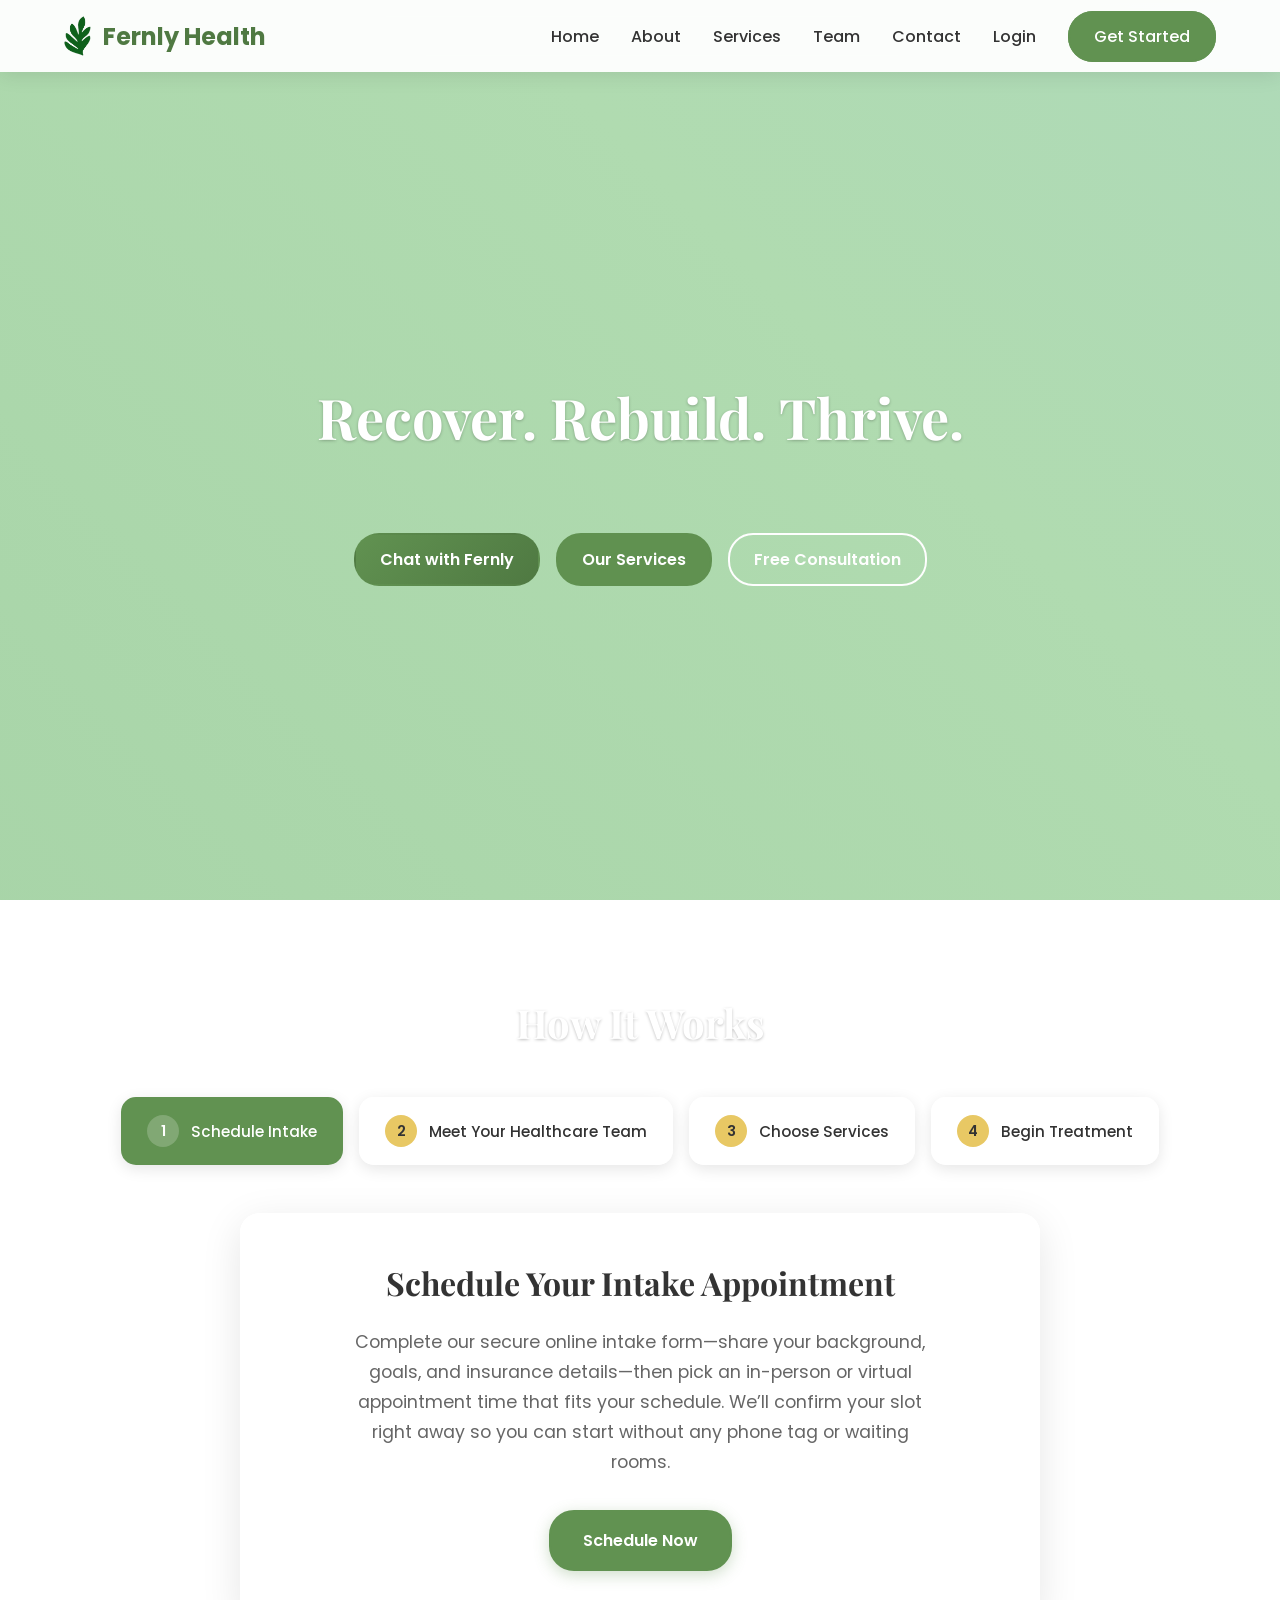
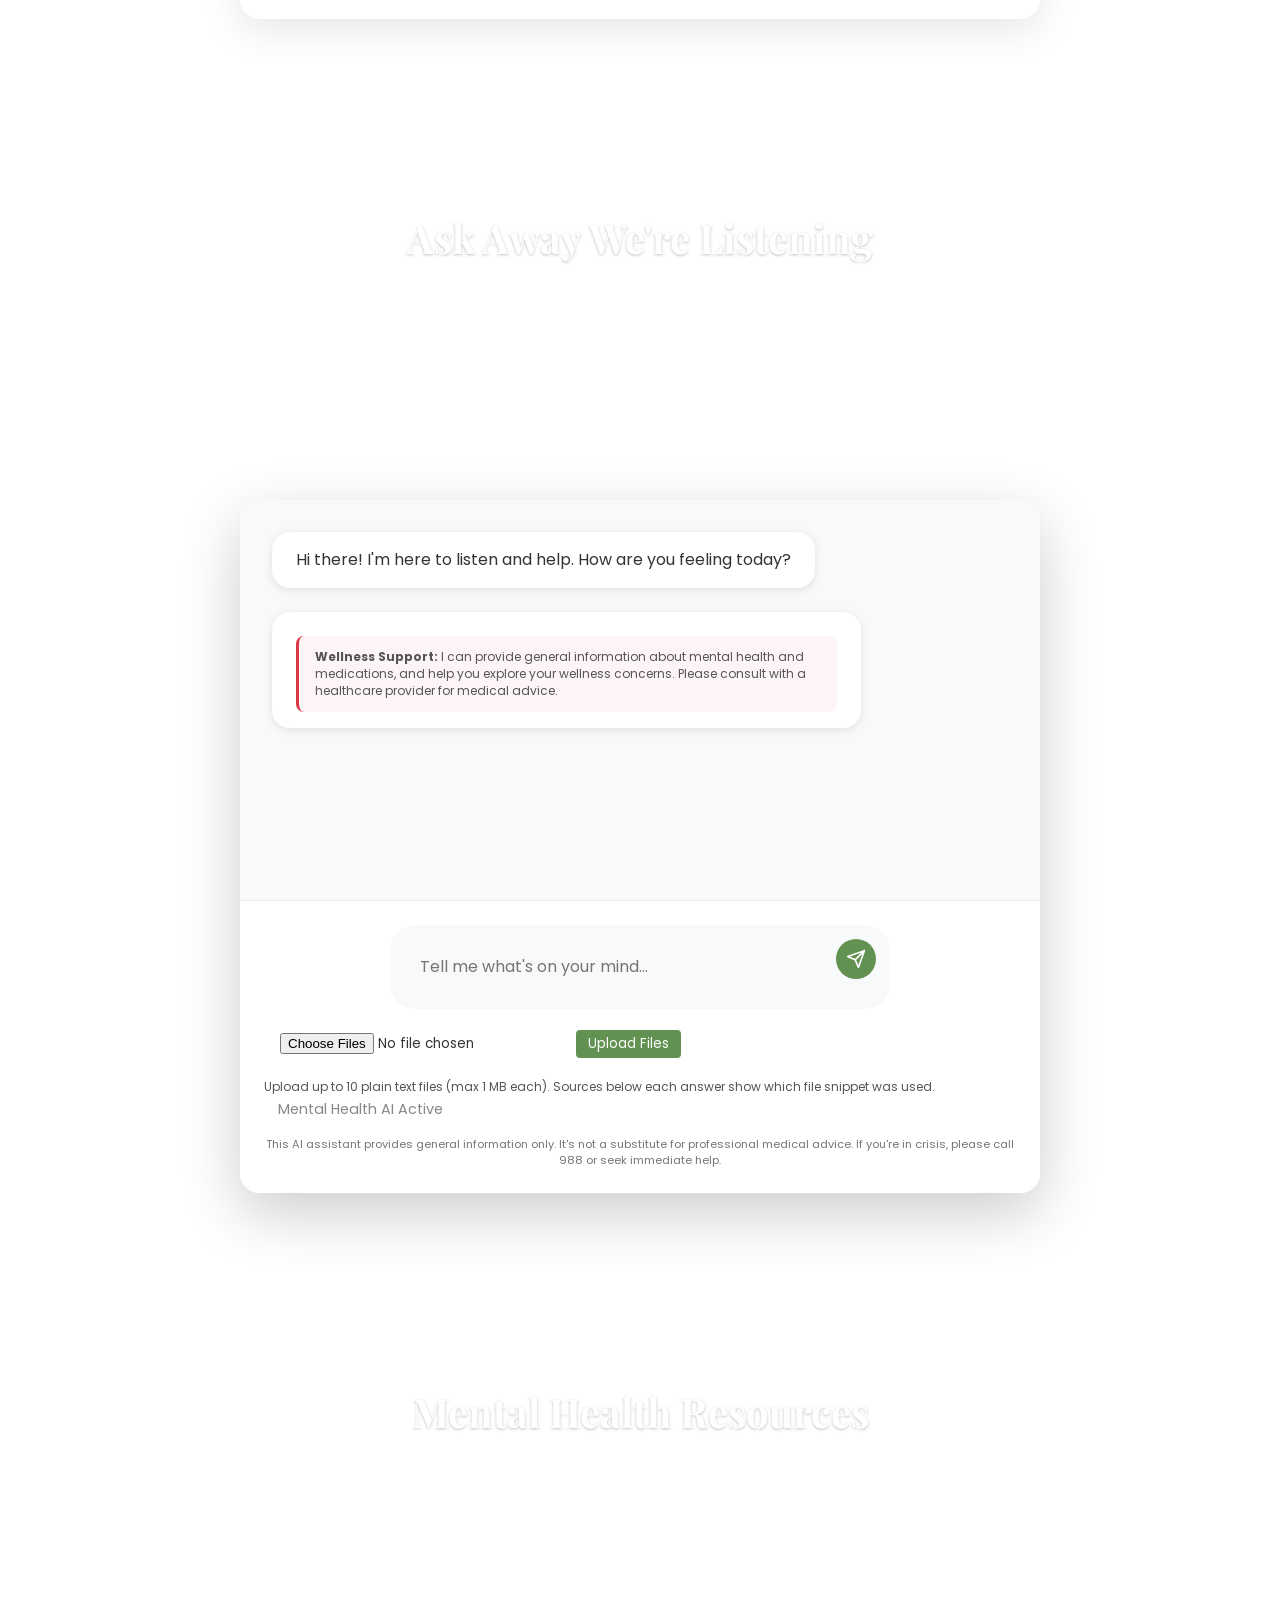
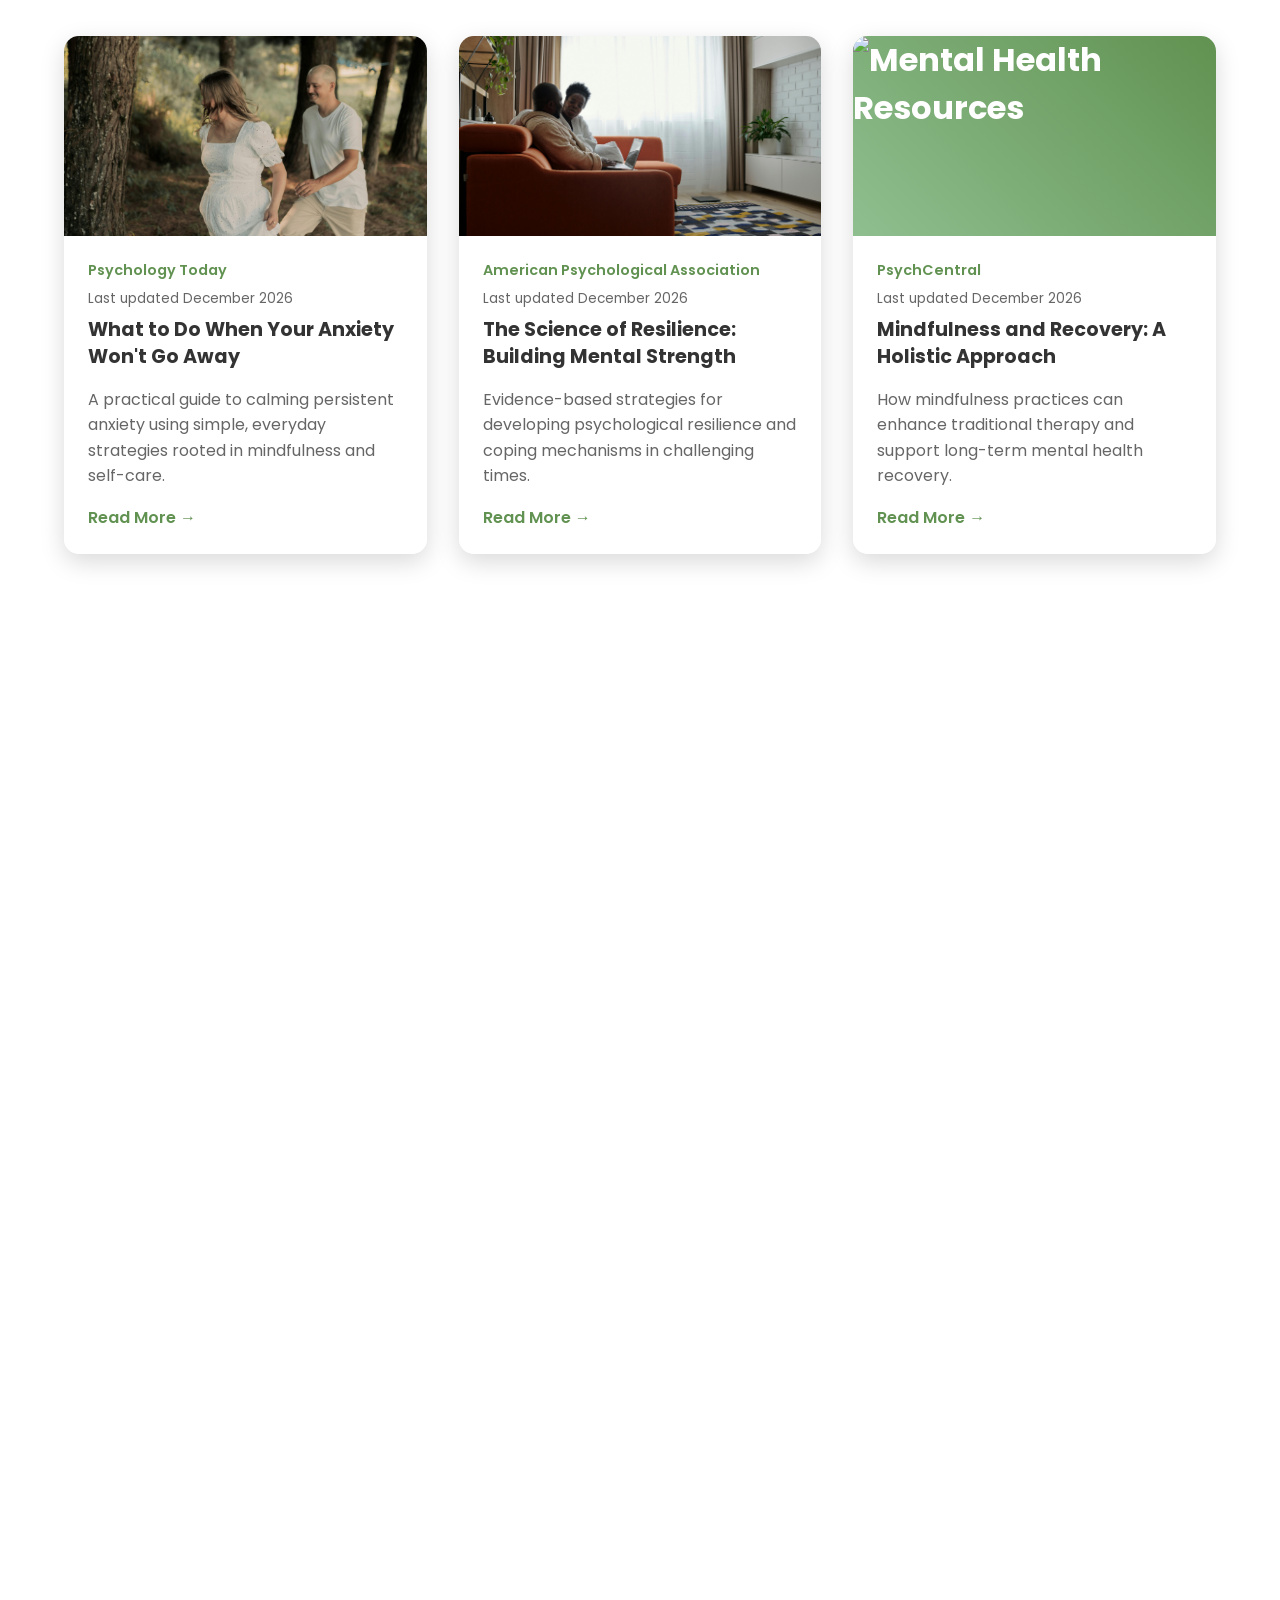
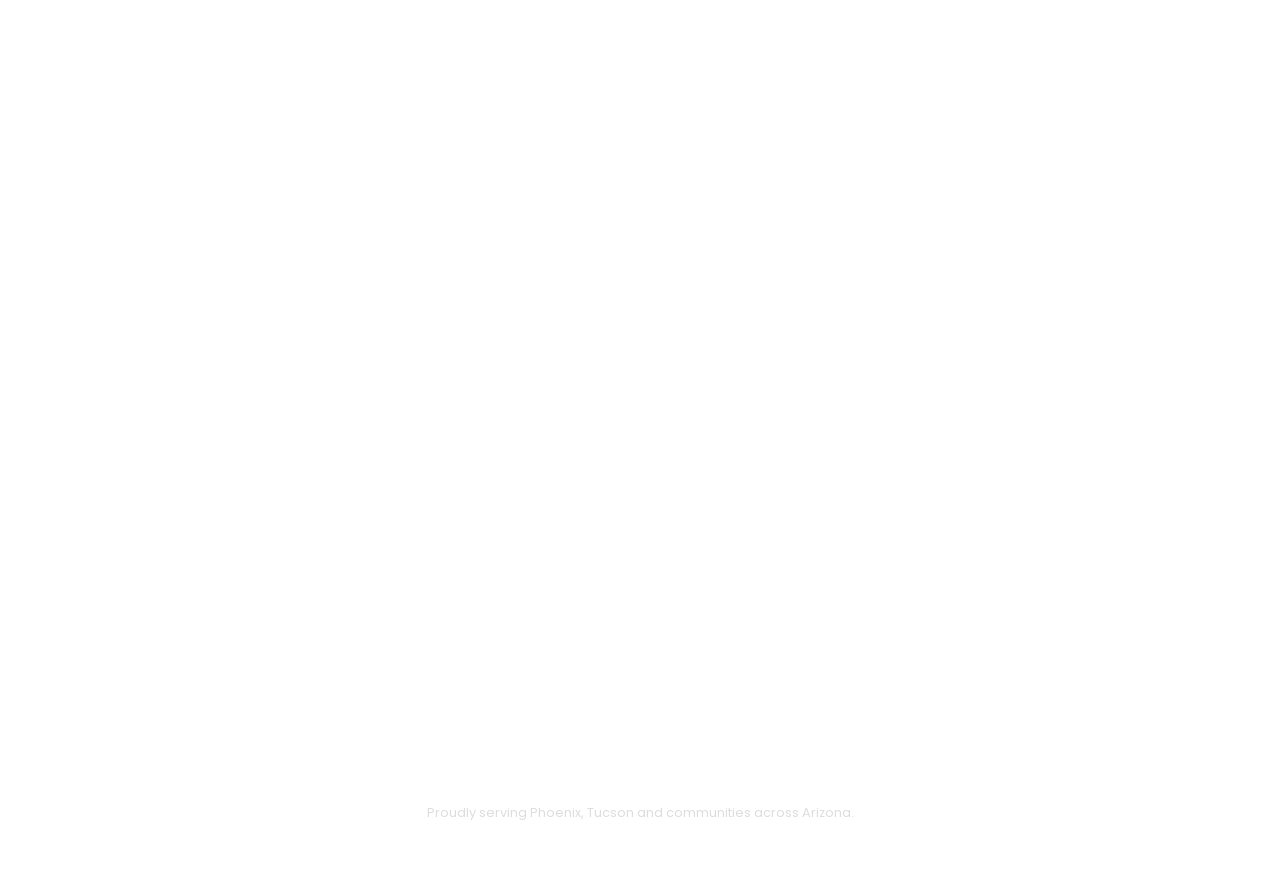
==== docs/index.html @ 695d9b99 "Uniform spacing between sections" ====
<!DOCTYPE html>
<html lang="en">
<!-- 
GitHub Pages Redeploy Fix: This comment was added to force GitHub Pages to redeploy 
and properly serve all files including ai.js. The deployment should be configured 
with GitHub Pages source set to /docs directory.
Date: December 2024
-->

<head>
  <meta charset="UTF-8">
  <meta name="viewport" content="width=device-width, initial-scale=1.0">
  <title>Fernly Health - Mental Wellness Reimagined</title>
  <link href="https://fonts.googleapis.com/css2?family=Poppins:wght@300;400;500;600;700&family=Playfair+Display:wght@400;700&display=swap" rel="stylesheet">
  <!-- AOS (Animate On Scroll) Library -->
  <link rel="stylesheet" href="https://unpkg.com/aos@2.3.1/dist/aos.css">
  <!-- SMART AI SYSTEM - BROWSER-COMPATIBLE INTELLIGENT RESPONSES -->
  <!-- Reliable pattern-based AI with comprehensive mental health knowledge -->
  <!-- No external dependencies - works perfectly with static hosting -->
  <!-- License: Custom implementation - Suitable for commercial use -->
  <!-- Benefits: Fast loading, reliable operation, contextual responses, offline capable -->
  <!-- Fallback data must load before AI chat functionality -->
  <script src="fallback-data.js" onerror="console.warn('Fallback data failed to load - AI chat may have limited functionality')"></script>
  <!-- Basic DSM-5 disorder summaries -->
  <script src="dsm5-data.js" onerror="console.warn('DSM-5 data failed to load - mental health information may be limited')"></script>
  <script src="medications-data.js" onerror="console.warn('Medications data failed to load - medication information may be limited')"></script>
  <script src="therapy-speech.js" onerror="console.warn('Therapy speech data failed to load - therapeutic responses may be limited')"></script>
  <!-- AI Chat functionality -->
  <script src="ai.js" onerror="console.warn('AI chat functionality failed to load - chat feature may not work')"></script>
  <!-- Dependencies checking script for AI data files -->
  <script>
    (function(){
      const status = document.getElementById('aiAIStatus');
      
      // Check if required dependencies are loaded
      function checkDependencies() {
        const missingDeps = [];
        if (!window.fallbackData) missingDeps.push('fallback-data.js');
        if (!window.dsm5Data) missingDeps.push('dsm5-data.js');
        if (!window.medicationsData) missingDeps.push('medications-data.js');
        if (!window.therapySpeechData) missingDeps.push('therapy-speech.js');
        
        if (missingDeps.length > 0 && status) {
          status.innerText = `Some resources failed to load: ${missingDeps.join(', ')}. AI chat may have limited functionality.`;
          status.style.color = '#ff6b35';
        }
      }
      
      // Check dependencies when page loads
      window.addEventListener('load', checkDependencies);
    })();
  </script>
  <!-- CSS STYLES WILL GO HERE -->
  <style>
    :root {
      --scroll-duration: 14s;
      --slot-width: 140px;
      --slot-height: 55px;
      --g1: #8fbf8f;
      --g2: #9ac99a;
      --g3: #a6d3a6;
      --g4: #b1dcb1;
      --g5: #add9c5;
      --g6: #e8c864;
      
      /* Stepper component colors */
      --stepper-primary: #619251;
      --stepper-primary-hover: #4F7942;
      --stepper-secondary: #8fbf8f;
      --stepper-accent: #e8c864;
      --stepper-text: #333;
      --stepper-text-light: #666;
      --stepper-background: rgba(255, 255, 255, 0.95);
      --stepper-border: rgba(255, 255, 255, 0.2);
    }
    * {
      margin: 0;
      padding: 0;
      box-sizing: border-box;
    }

    html,
    body {
      height: 100%;
      font-family: 'Poppins', sans-serif;
      color: #333;
    }

    h1,
    h2 {
      font-family: 'Playfair Display', serif;
    }

    body {
      background-color: #8fbf8f;
      background: linear-gradient(
          45deg,
          var(--g1) 0%,
          var(--g2) 15%,
          var(--g3) 30%,
          var(--g4) 45%,
          var(--g5) 60%,
          var(--g6) 100%
      );
      background-size: 600% 600%;
      animation: moodShift 12s ease-in-out infinite;
      background-attachment: fixed;
      will-change: background;
      margin: 0;
      padding: 0;
      overflow-x: hidden; /* Prevent horizontal scrolling */
      position: relative;
    }

    body::before {
      content: '';
      position: fixed;
      inset: 0;
      background-image: url("[data-uri]");
      background-size: 8px 8px;
      opacity: .02;
      pointer-events: none;
    }

    /* Ensure seamless gradient across all sections */
    section,
    footer {
      background: inherit;
      background-size: inherit;
      animation: inherit;
    }

    section {
      margin: 0;
      padding: 4rem 0;
    }



    @keyframes moodShift {
      0% {
        background-position: 0% 50%;
      }
      50% {
        background-position: 100% 50%;
      }
      100% {
        background-position: 0% 50%;
      }
    }


    a {
      text-decoration: none;
      color: inherit;
    }

    .container {
      width: 90%;
      max-width: 1200px;
      margin: 0 auto;
    }

    /* Loading Screen */
    .loading-screen {
      position: fixed;
      top: 0;
      left: 0;
      width: 100%;
      height: 100%;
      background: linear-gradient(
          45deg,
          var(--g1) 0%,
          var(--g2) 15%,
          var(--g3) 30%,
          var(--g4) 45%,
          var(--g5) 60%,
          var(--g6) 100%
      );
      background-size: 600% 600%;
      animation: moodShift 12s ease-in-out infinite;
      display: flex;
      align-items: center;
      justify-content: center;
      z-index: 9999;
      transition: opacity 1s ease, visibility 1s ease;
    }

    .loading-screen.fade-out {
      opacity: 0;
      visibility: hidden;
    }

    .loading-content {
      text-align: center;
      color: white;
    }

    .loading-text {
      font-size: 2rem;
      font-weight: 600;
      margin-bottom: 1rem;
      opacity: 0;
      animation: fadeInUp 1s ease forwards;
    }

    @keyframes fadeInUp {
      to {
        opacity: 1;
        transform: translateY(0);
      }
    }

    header {
      background: rgba(255, 255, 255, 0.95);
      backdrop-filter: blur(10px);
      box-shadow: 0 2px 20px rgba(0, 0, 0, 0.1);
      position: fixed;
      top: 0;
      left: 0;
      right: 0;
      z-index: 1000;
      transition: all 0.3s ease;
    }

    nav {
      display: flex;
      align-items: center;
      justify-content: space-between;
      padding: 1rem 0;
    }

    .logo {
      display: flex;
      align-items: center;
    }

    .logo img {
      height: 40px;
      margin-right: 0.75rem;
      opacity: 0;
      transform: translateY(-50px) rotate(-15deg);
    }

    .logo.start-animation img {
      animation: leafDrop 2s ease-out forwards;
      animation-delay: 0.5s;
    }

    @keyframes leafDrop {
      0% {
        opacity: 0;
        transform: translateY(-50px) rotate(-15deg);
      }
      30% {
        opacity: 0.3;
        transform: translateY(-30px) rotate(-10deg);
      }
      60% {
        opacity: 0.7;
        transform: translateY(-10px) rotate(-5deg);
      }
      80% {
        opacity: 0.9;
        transform: translateY(-2px) rotate(-2deg);
      }
      100% {
        opacity: 1;
        transform: translateY(0) rotate(0deg);
      }
    }

    .logo span {
      font-size: 1.5rem;
      font-weight: 700;
      color: #4F7942;
      opacity: 0;
      transform: translateY(20px);
    }

    .logo.start-animation span {
      animation: fadeInUp 0.8s ease forwards;
      animation-delay: 2.5s;
    }

    .nav-links {
      list-style: none;
      display: flex;
      gap: 2rem;
      align-items: center;
    }

    .nav-links a {
      font-weight: 500;
      transition: color 0.3s ease;
      position: relative;
    }

    .nav-links a:hover {
      color: #619251;
    }

    .nav-links a::after {
      content: '';
      position: absolute;
      width: 0;
      height: 2px;
      bottom: -5px;
      left: 0;
      background-color: #619251;
      transition: width 0.3s ease;
    }

    .nav-links a:hover::after {
      width: 100%;
    }

    /* ORIGINAL WORKING BUTTON STYLES */
    .btn-primary {
      background: #619251;
      color: #fff;
      padding: 0.75rem 1.5rem;
      border-radius: 25px;
      font-weight: 600;
      transition: all 0.3s ease;
      border: 2px solid #619251;
    }

    .btn-primary:hover {
      background: transparent;
      color: #619251;
      transform: translateY(-2px) scale(1.03);
    }

    .btn-secondary {
      background: transparent;
      color: #fff;
      padding: 0.75rem 1.5rem;
      border-radius: 25px;
      font-weight: 600;
      border: 2px solid #fff;
      transition: all 0.3s ease;
    }

    .btn-secondary:hover {
      background: #fff;
      color: #333;
      transform: translateY(-2px) scale(1.03);
    }

    /* AI Chat Button */
    .btn-ai {
      background: linear-gradient(135deg, #619251, #4F7942);
      color: #fff;
      padding: 0.75rem 1.5rem;
      border-radius: 25px;
      font-weight: 600;
      transition: all 0.3s ease;
      border: 2px solid transparent;
      position: relative;
      overflow: hidden;
    }

    .btn-ai:hover {
      transform: translateY(-2px) scale(1.03);
      box-shadow: 0 8px 25px rgba(97, 146, 81, 0.4);
    }

    .btn-ai::before {
      content: '';
      position: absolute;
      top: 0;
      left: -100%;
      width: 100%;
      height: 100%;
      background: linear-gradient(90deg, transparent, rgba(255, 255, 255, 0.2), transparent);
      transition: left 0.5s;
    }

    .btn-ai:hover::before {
      left: 100%;
    }

    .hero {
      text-align: center;
      padding: 8rem 1rem 4rem;
      color: #fff;
      min-height: 100vh;
      display: flex;
      align-items: center;
      justify-content: center;
    }

    .hero h1 {
      font-size: 3.5rem;
      margin-bottom: 1rem;
      text-shadow: 0 1px 3px rgba(0, 0, 0, 0.25);
      font-weight: 700;
    }

    .hero .tagline {
      font-size: 1.3rem;
      max-width: 700px;
      margin: 0 auto 2rem;
      text-shadow: 0 1px 3px rgba(0, 0, 0, 0.25);
      font-weight: 300;
      opacity: 0;
      transform: translateY(20px);
      transition: all 1.2s ease;
    }

    .hero .tagline.show {
      opacity: 1;
      transform: translateY(0);
    }

    .hero h1 .word {
      display: inline-block;
      opacity: 0;
      animation: smoothRise 0.9s ease-out forwards;
      animation-play-state: paused; /* Triggered via JavaScript */
    }

    .hero h1 .word:nth-child(1) { animation-delay: 0s; }
    .hero h1 .word:nth-child(2) { animation-delay: 0.9s; }
    .hero h1 .word:nth-child(3) { animation-delay: 1.8s; }

    @keyframes smoothRise {
      0% {
        opacity: 0;
        transform: translateY(30px) scale(0.96);
        filter: blur(3px);
      }
      60% {
        opacity: 1;
        transform: translateY(-4px) scale(1.02);
        filter: blur(0px);
      }
      100% {
        opacity: 1;
        transform: translateY(0) scale(1);
      }
    }

    .hero-buttons {
      display: flex;
      gap: 1rem;
      justify-content: center;
      flex-wrap: wrap;
    }

    /* AI Chat Section Styles */
    #ai-chat {
      padding: 6rem 0; /* Reduced from 8rem to 6rem */
      background: transparent;
    }

    .chat-intro {
      text-align: center;
      color: #fff;
      font-size: 1.1rem;
      margin-bottom: 3rem;
      max-width: 600px;
      margin-left: auto;
      margin-right: auto;
      line-height: 1.6;
    }

    .chat-interface {
      max-width: 800px;
      margin: 0 auto;
      background: rgba(255, 255, 255, 0.95);
      border-radius: 20px;
      box-shadow: 0 20px 60px rgba(0, 0, 0, 0.2);
      overflow: hidden;
    }

    /* AI Status Indicator */
    .ai-status-indicator {
      background: linear-gradient(135deg, #667eea 0%, #764ba2 100%);
      color: white;
      padding: 8px 16px;
      font-size: 0.9em;
      border-bottom: 1px solid rgba(255, 255, 255, 0.1);
    }

    .ai-status-indicator.loading {
      background: linear-gradient(135deg, #ffa726 0%, #ff7043 100%);
    }

    .ai-status-indicator.ai-active {
      background: linear-gradient(135deg, #66bb6a 0%, #43a047 100%);
    }

    .ai-status-indicator.fallback-active {
      background: linear-gradient(135deg, #42a5f5 0%, #1e88e5 100%);
    }

    .ai-status-indicator.error {
      background: linear-gradient(135deg, #ef5350 0%, #d32f2f 100%);
    }

    .status-content {
      display: flex;
      align-items: center;
      justify-content: center;
      gap: 8px;
    }

    .status-icon {
      font-size: 1.1em;
    }

    .status-text {
      font-weight: 500;
    }

    .chat-messages {
      height: 400px;
      overflow-y: auto;
      padding: 2rem;
      display: flex;
      flex-direction: column;
      gap: 1.5rem;
      background: #f8f9fa;
    }

    .message {
      display: flex;
      align-items: flex-start;
      gap: 1rem;
    }

    .message.user {
      flex-direction: row-reverse;
    }

    .message-content {
      display: flex;
      align-items: flex-start;
      gap: 0.75rem;
      max-width: 80%;
    }

    .message.user .message-content {
      flex-direction: row-reverse;
    }


    .message-text {
      background: white;
      padding: 1rem 1.5rem;
      border-radius: 18px;
      box-shadow: 0 2px 8px rgba(0, 0, 0, 0.1);
      line-height: 1.5;
      color: #333;
    }

    .message.user .message-text {
      background: #619251;
      color: white;
    }

    /* Error notification styling */
    .message.error-notification .message-text {
      background: #fff3cd;
      border: 1px solid #ffeaa7;
      color: #856404;
    }


    /* Fallback mode styling - subtle indicator */
    .message.fallback-response .message-text {
      background: #f8f9ff;
      border-left: 3px solid #42a5f5;
    }

    .message.fallback-response .message-text::after {
      content: "🛡️";
      float: right;
      opacity: 0.3;
      font-size: 0.8em;
      margin-left: 10px;
    }

    .chat-input-area {
      padding: 1.5rem;
      background: white;
      border-top: 1px solid #eee;
    }

    .input-container {
      display: flex;
      align-items: flex-end;
      gap: 0.75rem;
      background: #f8f9fa;
      border-radius: 25px;
      padding: 0.75rem;
      border: 2px solid transparent;
      transition: border-color 0.3s ease;
    }

    .input-container:focus-within {
      border-color: #619251;
    }

    .chat-input {
      flex: 1;
      border: none;
      background: transparent;
      resize: none;
      font-family: inherit;
      font-size: 1rem;
      line-height: 1.5;
      max-height: 120px;
      min-height: 24px;
      outline: none;
    }

    .chat-send {
      background: #619251;
      color: white;
      border: none;
      border-radius: 50%;
      width: 40px;
      height: 40px;
      cursor: pointer;
      transition: all 0.3s ease;
      display: flex;
      align-items: center;
      justify-content: center;
      flex-shrink: 0;
    }

    .chat-send:hover {
      background: #4F7942;
      transform: scale(1.05);
    }

    .chat-send:disabled {
      background: #ccc;
      cursor: not-allowed;
      transform: none;
    }

    .disclaimer {
      font-size: 0.7rem; /* smaller for less visual weight */
      color: #777;       /* softer gray tone */
      text-align: center;
      margin-top: 1rem;
      line-height: 1.4;
    }

    .upload-help {
      font-size: 0.75rem;
      color: #555;
      margin-top: 0.5rem;
    }

    #aiFileInput {
      margin-top: 0.5rem;
    }

    #aiUploadBtn {
      background: #619251;
      color: white;
      border: none;
      padding: 0.25rem 0.75rem;
      border-radius: 4px;
      cursor: pointer;
      margin-left: 0.25rem;
    }

    #aiUploadBtn:hover {
      background: #4F7942;
    }

    /* Medical Disclaimer - NEW */
    .medical-disclaimer {
      background: rgba(219, 54, 69, 0.05); /* lighter background */
      border-left: 3px solid #db3645;
      padding: 0.8rem 1rem;
      margin-top: 0.5rem;
      border-radius: 8px;
      font-size: 0.75rem;  /* slightly smaller */
      line-height: 1.4;
      color: #555;        /* grey tone */
    }

    /* Medication Info Style - NEW */
    .medication-info {
      background: rgba(97, 146, 81, 0.1);
      border: 1px solid #619251;
      border-radius: 8px;
      padding: 12px;
      margin: 10px 0;
    }

    .medication-info h4 {
      color: #4F7942;
      margin-bottom: 8px;
    }

    .medication-info ul {
      margin: 8px 0;
      padding-left: 20px;
    }

    .medication-info .med-disclaimer {
      font-style: italic;
      font-size: 0.9em;
      margin-top: 8px;
      color: #666;
    }

    .medication-info .verify-link {
      display: inline-block;
      margin-top: 8px;
      color: #4F7942;
      font-weight: 600;
    }

    /* Wellness Assessment Style - NEW */
    .wellness-assessment {
      background: rgba(255, 255, 255, 0.8);
      border-radius: 12px;
      padding: 15px;
      margin-top: 15px;
    }

    .wellness-assessment h4 {
      color: #4F7942;
      margin-bottom: 10px;
    }

    .wellness-assessment .assessment-areas {
      margin: 10px 0;
    }

    .wellness-assessment .area-item {
      background: #f0f8f1;
      border-left: 3px solid #619251;
      padding: 8px 12px;
      margin-bottom: 8px;
      border-radius: 4px;
    }

    .wellness-assessment .assessment-note {
      font-style: italic;
      margin-top: 12px;
      font-size: 0.9em;
      color: #666;
    }

    .wellness-assessment .assessment-action {
      margin-top: 12px;
      font-weight: 600;
      color: #4F7942;
    }

    /* Typing indicator for the new chat interface */
    .typing-indicator {
      display: flex;
      gap: 4px;
      padding: 1rem 1.5rem;
      background: white;
      border-radius: 18px;
      box-shadow: 0 2px 8px rgba(0, 0, 0, 0.1);
      width: fit-content;
    }

    .typing-indicator span {
      width: 8px;
      height: 8px;
      border-radius: 50%;
      background-color: #619251;
      animation: typing 1.4s infinite ease-in-out;
    }

    .typing-indicator span:nth-child(1) { animation-delay: -0.32s; }
    .typing-indicator span:nth-child(2) { animation-delay: -0.16s; }

    @keyframes typing {
      0%, 80%, 100% {
        transform: scale(0.8);
        opacity: 0.5;
      }
      40% {
        transform: scale(1);
        opacity: 1;
      }
    }

    /* Resource Card - NEW */
    .resource-card {
      background: #f8f9fa;
      border: 1px solid #e0e0e0;
      border-radius: 12px;
      padding: 1rem;
      margin: 0.5rem 0;
      transition: box-shadow 0.3s ease, transform 0.3s ease;
    }

    .resource-card:hover {
      box-shadow: 0 12px 25px rgba(0, 0, 0, 0.2);
      transform: translateY(-8px) scale(1.03);
    }
    
    .resource-card h4 {
      color: #4F7942;
      margin-bottom: 0.5rem;
    }
    
    .resource-links {
      display: flex;
      gap: 0.5rem;
      flex-wrap: wrap;
    }
    
    .resource-link {
      background: #e7f1e8;
      color: #4F7942;
      padding: 0.3rem 0.6rem;
      border-radius: 15px;
      font-size: 0.8rem;
      transition: all 0.2s ease;
    }
    
    .resource-link:hover {
      background: #4F7942;
      color: white;
    }

    /* How It Works Stepper Component */
    #how-it-works {
      padding: 6rem 0;
      background: transparent;
    }

    .stepper-nav {
      display: flex;
      justify-content: center;
      gap: 1rem;
      margin-bottom: 3rem;
      flex-wrap: wrap;
    }

    .stepper-nav__item {
      background: var(--stepper-background);
      border: 2px solid var(--stepper-border);
      border-radius: 15px;
      padding: 1rem 1.5rem;
      cursor: pointer;
      transition: all 0.3s ease;
      display: flex;
      align-items: center;
      gap: 0.75rem;
      color: var(--stepper-text);
      font-family: 'Poppins', sans-serif;
      font-weight: 500;
      text-decoration: none;
      box-shadow: 0 4px 15px rgba(0, 0, 0, 0.1);
      position: relative;
      overflow: hidden;
    }

    .stepper-nav__item:hover {
      transform: translateY(-2px);
      box-shadow: 0 6px 20px rgba(0, 0, 0, 0.15);
      background: rgba(255, 255, 255, 1);
    }

    .stepper-nav__item--active {
      background: var(--stepper-primary);
      color: white;
      border-color: var(--stepper-primary);
    }

    .stepper-nav__item--active:hover {
      background: var(--stepper-primary-hover);
      border-color: var(--stepper-primary-hover);
    }

    .stepper-nav__number {
      background: var(--stepper-accent);
      color: var(--stepper-text);
      width: 32px;
      height: 32px;
      border-radius: 50%;
      display: flex;
      align-items: center;
      justify-content: center;
      font-weight: 600;
      font-size: 0.9rem;
      flex-shrink: 0;
    }

    .stepper-nav__item--active .stepper-nav__number {
      background: rgba(255, 255, 255, 0.2);
      color: white;
    }

    .stepper-nav__label {
      font-size: 0.95rem;
      white-space: nowrap;
    }

    .stepper-content {
      max-width: 800px;
      margin: 0 auto;
      position: relative;
      min-height: 250px;
    }

    .stepper-content__panel {
      background: var(--stepper-background);
      border-radius: 20px;
      padding: 3rem;
      box-shadow: 0 10px 40px rgba(0, 0, 0, 0.1);
      text-align: center;
      opacity: 0;
      transform: translateY(20px);
      transition: all 0.4s ease;
      position: absolute;
      top: 0;
      left: 0;
      right: 0;
      visibility: hidden;
    }

    .stepper-content__panel--active {
      opacity: 1;
      transform: translateY(0);
      visibility: visible;
      position: relative;
    }

    .stepper-content__title {
      font-family: 'Playfair Display', serif;
      font-size: 2rem;
      color: var(--stepper-text);
      margin-bottom: 1.5rem;
      font-weight: 700;
    }

    .stepper-content__text {
      font-size: 1.1rem;
      line-height: 1.7;
      color: var(--stepper-text-light);
      margin-bottom: 2rem;
      max-width: 600px;
      margin-left: auto;
      margin-right: auto;
    }

    .stepper-content__cta {
      display: inline-block;
      background: var(--stepper-primary);
      color: white;
      padding: 1rem 2rem;
      border-radius: 25px;
      text-decoration: none;
      font-weight: 600;
      transition: all 0.3s ease;
      box-shadow: 0 4px 15px rgba(97, 146, 81, 0.3);
    }

    .stepper-content__cta:hover {
      background: var(--stepper-primary-hover);
      transform: translateY(-2px);
      box-shadow: 0 6px 20px rgba(97, 146, 81, 0.4);
    }

    /* Mobile responsive design */
    @media (max-width: 768px) {
      .stepper-nav {
        flex-direction: column;
        align-items: center;
        gap: 0.75rem;
      }

      .stepper-nav__item {
        width: 100%;
        max-width: 320px;
        justify-content: center;
      }

      .stepper-content__panel {
        padding: 2rem 1.5rem;
      }

      .stepper-content__title {
        font-size: 1.5rem;
      }

      .stepper-content__text {
        font-size: 1rem;
      }
    }

    @media (max-width: 480px) {
      .stepper-nav__label {
        font-size: 0.9rem;
      }

      .stepper-nav__item {
        padding: 0.75rem 1rem;
      }

      .stepper-content__panel {
        padding: 1.5rem 1rem;
      }
    }

    /* Chat Bubble Component */
    .chat-bubble {
      position: fixed;
      bottom: 20px;
      left: 20px;
      max-width: 280px;
      background: var(--stepper-background);
      border-radius: 20px;
      box-shadow: 0 8px 32px rgba(0, 0, 0, 0.15);
      padding: 1.5rem;
      transform: translateY(100px);
      opacity: 0;
      visibility: hidden;
      transition: all 0.4s ease;
      z-index: 1000;
      border: 1px solid rgba(255, 255, 255, 0.3);
    }

    .chat-bubble--visible {
      transform: translateY(0);
      opacity: 1;
      visibility: visible;
    }

    .chat-bubble__content {
      margin-bottom: 1rem;
    }

    .chat-bubble__text {
      font-size: 1rem;
      color: var(--stepper-text);
      font-weight: 500;
      margin-bottom: 1rem;
      line-height: 1.4;
    }

    .chat-bubble__actions {
      display: flex;
      flex-direction: column;
      gap: 0.5rem;
    }

    .chat-bubble__link {
      background: var(--stepper-primary);
      color: white;
      padding: 0.75rem 1rem;
      border-radius: 10px;
      text-decoration: none;
      font-weight: 500;
      font-size: 0.9rem;
      text-align: center;
      transition: all 0.3s ease;
    }

    .chat-bubble__link:hover {
      background: var(--stepper-primary-hover);
      transform: translateY(-1px);
    }

    .chat-bubble__close {
      position: absolute;
      top: 8px;
      right: 12px;
      background: none;
      border: none;
      font-size: 1.5rem;
      color: var(--stepper-text-light);
      cursor: pointer;
      width: 24px;
      height: 24px;
      border-radius: 50%;
      display: flex;
      align-items: center;
      justify-content: center;
      transition: all 0.3s ease;
    }

    .chat-bubble__close:hover {
      background: rgba(0, 0, 0, 0.1);
      color: var(--stepper-text);
    }

    /* Mobile adjustments for chat bubble */
    @media (max-width: 768px) {
      .chat-bubble {
        bottom: 15px;
        left: 15px;
        right: 15px;
        max-width: none;
        width: calc(100% - 30px);
      }
    }

    /* Blank section between hero and resources */
    .blank-section {
      display: none;
    }

    #blog {
      padding: 6rem 0;
      background: transparent;
    }

    .section-title {
      text-align: center;
      color: #fff;
      font-size: 2.5rem;
      margin-bottom: 3rem;
      text-shadow: 0 1px 3px rgba(0, 0, 0, 0.25);
    }


    .blog-grid {
      display: grid;
      grid-template-columns: repeat(auto-fit, minmax(350px, 1fr));
      gap: 2rem;
      margin-top: 3rem;
    }

    .resource-description {
      color: #fff;
      text-align: center;
      margin: 1rem auto 2rem;
      max-width: 800px;
      line-height: 1.6;
    }

    .blog-date {
      color: #666;
      font-size: 0.85rem;
      margin-bottom: 0.5rem;
    }

    /* ORIGINAL WORKING BLOG CARD STYLES */
    .blog-card {
      background: rgba(255, 255, 255, 0.95);
      border-radius: 15px;
      overflow: hidden;
      box-shadow: 0 8px 25px rgba(0, 0, 0, 0.15);
      transition: all 0.3s ease;
    }

    .blog-card:hover {
      transform: translateY(-14px) scale(1.08);
      box-shadow: 0 30px 70px rgba(0, 0, 0, 0.35);
      background: #fff;
    }

    .blog-image {
      height: 200px;
      background: linear-gradient(45deg, #8fbf8f, #619251);
      display: flex;
      align-items: center;
      justify-content: center;
      color: white;
      font-size: 2rem;
      font-weight: 700;
      overflow: hidden;
      position: relative;
    }

    .blog-image img {
      width: 100%;
      height: 100%;
      object-fit: cover;
      object-position: center;
    }



    .blog-content {
      padding: 1.5rem;
    }

    .blog-source {
      color: #619251;
      font-size: 0.9rem;
      font-weight: 600;
      margin-bottom: 0.5rem;
    }

    .blog-title {
      color: #333;
      font-size: 1.2rem;
      margin-bottom: 1rem;
      line-height: 1.4;
    }

    .blog-excerpt {
      color: #666;
      line-height: 1.6;
      margin-bottom: 1rem;
    }

    .read-more {
      color: #619251;
      font-weight: 600;
      transition: color 0.3s ease;
    }

    .read-more:hover {
      color: #4F7942;
    }

    section#about,
    section#contact {
      background: transparent;
      padding: 6rem 1rem;
      color: #fff;
      text-align: center;
    }

    section#about {
      margin-bottom: 0;
    }

    section#contact {
      padding-bottom: 6rem;
    }



    #about p {
      max-width: 800px;
      margin: 0 auto;
      color: #fff;
      line-height: 1.8;
      font-size: 1.1rem;
    }

    .contact-cta {
      font-size: 1.2rem;
      margin-bottom: 2rem;
      font-weight: 300;
    }

    form {
      max-width: 500px;
      margin: 0 auto;
      display: flex;
      flex-direction: column;
      gap: 1rem;
    }

    input,
    textarea {
      padding: 1rem;
      border: none;
      border-radius: 8px;
      background: rgba(255, 255, 255, 0.95);
      font-family: inherit;
      transition: all 0.3s ease;
    }

    input:focus,
    textarea:focus {
      outline: none;
      box-shadow: 0 0 0 3px rgba(97, 146, 81, 0.3);
    }

    button {
      align-self: flex-start;
      font-family: inherit;
      cursor: pointer;
    }

    footer {
      text-align: center;
      font-size: 0.9rem;
      color: #fff;
      padding: 2rem 1rem;
      background: transparent;
    }

    .footer-flex {
      display: flex;
      flex-direction: column;
      gap: 0.5rem;
      align-items: center;
    }

    .footer-links a {
      color: #fff;
      margin: 0 0.25rem;
    }

    .footer-blurb {
      font-size: 0.8rem;
      color: #ddd;
      margin: 0;
    }

    .back-to-top {
      position: fixed;
      bottom: 2rem;
      right: 2rem;
      background: #619251;
      color: #fff;
      border: none;
      border-radius: 50%;
      width: 50px;
      height: 50px;
      font-size: 1.5rem;
      cursor: pointer;
      transition: all 0.3s ease;
      opacity: 0;
      visibility: hidden;
      z-index: 1000;
    }

    .back-to-top.visible {
      opacity: 1;
      visibility: visible;
    }

    .back-to-top:hover {
      background: #4F7942;
      transform: translateY(-3px);
    }

    /* Cursor Trail Effect */
    .cursor-trail {
      position: fixed;
      width: 6px;
      height: 6px;
      background: rgba(97, 146, 81, 0.8);
      border-radius: 50%;
      pointer-events: none;
      z-index: 9999;
      transition: all 0.1s ease;
    }

    html {
      scroll-behavior: smooth;
    }


    @media (max-width: 768px) {
      .nav-links {
        display: none;
      }

      .hero h1 {
        font-size: 2.5rem;
      }

      .hero .tagline {
        font-size: 1.1rem;
      }

      .hero-buttons {
        flex-direction: column;
        align-items: center;
      }

      .blog-grid {
        grid-template-columns: 1fr;
      }


      .container {
        padding: 0 1rem;
      }

      /* Mobile responsiveness for chat */
      .chat-interface {
        margin: 0 1rem;
      }
      
      .chat-messages {
        height: 300px;
        padding: 1rem;
      }
      
      .message-content {
        max-width: 90%;
      }


  .message-text {
    padding: 0.75rem 1rem;
  }
}
@media (min-width: 769px) {
}
  </style>
</head>

  <div class="loading-screen" id="loadingScreen">
    <div class="loading-content">
      <div class="loading-text">Welcome to Fernly Health</div>
    </div>
  </div>


  <header>
    <div class="container">
      <nav>
        <div class="logo">
          <img src="images/Fernly-logo.png" alt="Fernly Health Logo">
          <span>Fernly Health</span>
        </div>
        <ul class="nav-links">
          <li><a href="#home">Home</a></li>
          <li><a href="#about">About</a></li>
          <li><a href="services.html">Services</a></li>
          <li><a href="team.html">Team</a></li>
          <li><a href="#contact">Contact</a></li>
          <li><a href="login.html">Login</a></li>
          <li><a href="#contact" class="btn-primary">Get Started</a></li>
        </ul>
      </nav>
    </div>
  </header>

  <section id="home" class="hero">
    <div class="container">
      <h1>
        <span class="word" data-word="Recover.">Recover.</span>
        <span class="word" data-word="Rebuild.">Rebuild.</span>
        <span class="word" data-word="Thrive.">Thrive.</span>
      </h1>
      <p class="tagline">Because just 'okay' isn't good enough</p>
      <div class="hero-buttons">
        <a href="#ai-chat" class="btn-ai">Chat with Fernly</a>
        <a href="services.html" class="btn-primary">Our Services</a>
        <a href="#contact" class="btn-secondary">Free Consultation</a>
      </div>
    </div>
  </section>


  <!-- How It Works Stepper Section -->
  <section id="how-it-works" data-aos="fade-up">
    <div class="container">
      <h2 class="section-title" data-aos="fade-up" data-aos-delay="100">How It Works</h2>
      
      <!-- Stepper Navigation -->
      <div class="stepper-nav" role="tablist" aria-label="How It Works Steps">
        <button class="stepper-nav__item stepper-nav__item--active" 
                role="tab" 
                aria-selected="true" 
                aria-controls="step-1-content" 
                id="step-1-tab"
                data-step="1">
          <span class="stepper-nav__number">1</span>
          <span class="stepper-nav__label">Schedule Intake</span>
        </button>
        <button class="stepper-nav__item" 
                role="tab" 
                aria-selected="false" 
                aria-controls="step-2-content" 
                id="step-2-tab"
                data-step="2">
          <span class="stepper-nav__number">2</span>
          <span class="stepper-nav__label">Meet Your Healthcare Team</span>
        </button>
        <button class="stepper-nav__item" 
                role="tab" 
                aria-selected="false" 
                aria-controls="step-3-content" 
                id="step-3-tab"
                data-step="3">
          <span class="stepper-nav__number">3</span>
          <span class="stepper-nav__label">Choose Services</span>
        </button>
        <button class="stepper-nav__item" 
                role="tab" 
                aria-selected="false" 
                aria-controls="step-4-content" 
                id="step-4-tab"
                data-step="4">
          <span class="stepper-nav__number">4</span>
          <span class="stepper-nav__label">Begin Treatment</span>
        </button>
      </div>

      <!-- Step Content Panels -->
      <div class="stepper-content">
        <div class="stepper-content__panel stepper-content__panel--active" 
             role="tabpanel" 
             aria-labelledby="step-1-tab" 
             id="step-1-content">
          <h3 class="stepper-content__title">Schedule Your Intake Appointment</h3>
          <p class="stepper-content__text">Complete our secure online intake form—share your background, goals, and insurance details—then pick an in-person or virtual appointment time that fits your schedule. We’ll confirm your slot right away so you can start without any phone tag or waiting rooms.</p>
          <a href="#contact" class="stepper-content__cta btn-primary">Schedule Now</a>
        </div>
        
        <div class="stepper-content__panel" 
             role="tabpanel" 
             aria-labelledby="step-2-tab" 
             id="step-2-content">
          <h3 class="stepper-content__title">Meet Your Dedicated Healthcare Team</h3>
          <p class="stepper-content__text">Join a 20-minute welcome session—either in our bright, Tucson clinic or via HIPAA-secure video—with your care coordinator and board-certified PMHNP (or therapist). You’ll review your intake, discuss your history, and define clear, personalized treatment goals.</p>
          <a href="team.html" class="stepper-content__cta btn-primary">Meet Our Team</a>
        </div>
        
        <div class="stepper-content__panel" 
             role="tabpanel" 
             aria-labelledby="step-3-tab" 
             id="step-3-content">
          <h3 class="stepper-content__title">Choose Your Treatment Services</h3>
          <p class="stepper-content__text">Browse our full continuum of care: day-long Partial Hospitalization (PHP), three-times-weekly Intensive Outpatient (IOP) groups, individual therapy, medication-assisted treatment (MAT), and skill-building workshops. Mix and match in-person or telehealth options to build the plan that’s right for you.</p>
          <a href="services.html" class="stepper-content__cta btn-primary">View Services</a>
        </div>
        
        <div class="stepper-content__panel" 
             role="tabpanel" 
             aria-labelledby="step-4-tab" 
             id="step-4-content">
          <h3 class="stepper-content__title">Begin Your Treatment Journey</h3>
          <p class="stepper-content__text">Kick off your personalized program with scheduled PHP/IOP attendance, one-on-one therapy, and regular MAT check-ins. You’ll also have 24/7 access to our AI wellness assistant and optional peer support groups, so you’re supported every step of the way.</p>
        </div>
      </div>
    </div>
  </section>

  <!-- AI Chat Section -->

  <section id="ai-chat" data-aos="fade-up">
    <div class="container">
      <h2 class="section-title" data-aos="fade-up" data-aos-delay="100">Ask Away We're Listening</h2>
      <p class="chat-intro" data-aos="fade-up" data-aos-delay="200">Have a quick question about your prescription or wellness plan but can’t make it into the clinic? Fernly AI delivers private, judgment free guidance 24/7 on medications, mental health conditions, and mini wellness check-ins. Just type your question and get clear, expert backed answers in seconds.</p>

      <div class="chat-interface">
        <div class="chat-messages" id="chatMessages">
          <!-- Chat output area for compatibility -->
          <div id="chatOutput" style="display: none;"></div>
          <div class="message bot">
            <div class="message-content">
              <div class="message-text">
                Hi there! I'm here to listen and help. How are you feeling today?
              </div>
            </div>
          </div>
          <!-- AI/Fallback Status Indicator moved below greeting -->
          <div id="aiStatusIndicator" class="ai-status-indicator" style="display: none;">
            <div class="status-content">
              <span class="status-icon">⏳</span>
              <span class="status-text">Loading AI model...</span>
            </div>
          </div>
          <div class="message bot">
            <div class="message-content">
              <div class="message-text">
                <div class="medical-disclaimer">
                  <strong>Wellness Support:</strong> I can provide general information about mental health and medications, and help you explore your wellness concerns. Please consult with a healthcare provider for medical advice.
                </div>
              </div>
            </div>
          </div>
        </div>

        <div class="chat-input-area">
          <form id="chatForm">
            <div class="input-container">
              <textarea 
                class="chat-input" 
                id="chatInput" 
                placeholder="Tell me what's on your mind..."
                rows="1"
              ></textarea>
              <button type="submit" class="chat-send" id="chatSend" aria-label="Send message">
                <svg width="20" height="20" viewBox="0 0 24 24" fill="none" xmlns="http://www.w3.org/2000/svg">
                  <path d="M22 2L11 13M22 2L15 22L11 13M22 2L2 9L11 13" stroke="currentColor" stroke-width="2" stroke-linecap="round" stroke-linejoin="round"/>
                </svg>
              </button>
            </div>
          </form>
          <input type="file" id="aiFileInput" multiple title="Select up to 10 text files under 1 MB each">
          <button id="aiUploadBtn" title="Upload selected files for AI search">Upload Files</button>
          <div class="upload-help">Upload up to 10 plain text files (max 1&nbsp;MB each). Sources below each answer show which file snippet was used.</div>
          <span id="aiFileStatus" style="font-size:0.9em;color:#888;"></span>
          <span id="aiAIStatus" style="font-size:0.9em;color:#888;margin-left:1em;"></span>
          <div class="disclaimer">
            This AI assistant provides general information only. It's not a substitute for professional medical advice. If you're in crisis, please call 988 or seek immediate help.
          </div>
        </div>
      </div>
    </div>
  </section>


  <section id="blog" data-aos="fade-up">
    <div class="container">
      <h2 class="section-title" data-aos="fade-up" data-aos-delay="100">Mental Health Resources</h2>
      <div class="resource-description" data-aos="fade-up" data-aos-delay="150">
        Whether you’re seeking practical self care tips, evidence based strategies, or expert insights, our hand picked articles and guides are here to help you build resilience, manage stress, and take charge of your well being. We refresh this collection every month with the latest research and actionable techniques. Dive in and start thriving today!
      </div>
      <div class="blog-grid">
        <div class="blog-card" data-aos="fade-up" data-aos-delay="200">
          <div class="blog-image">
            <img src="Images2/pexels-alexander-mass-748453803-31053876.jpg" alt="Mental Health Resources">
          </div>
          <div class="blog-content">
            <div class="blog-source">Psychology Today</div>
            <div class="blog-date"></div>
            <h3 class="blog-title">What to Do When Your Anxiety Won't Go Away</h3>
            <p class="blog-excerpt">A practical guide to calming persistent anxiety using simple, everyday strategies rooted in mindfulness and self-care.</p>
            <a href="https://www.psychologytoday.com/us/blog/anxiety-zen/201505/what-do-when-your-anxiety-won-t-go-away" target="_blank" class="read-more">Read More →</a>
          </div>
        </div>
        <div class="blog-card" data-aos="fade-up" data-aos-delay="300">
          <div class="blog-image">
            <img src="Images2/pexels-diva-plavalaguna-5710721.jpg" alt="Mental Health Resources">
          </div>
          <div class="blog-content">
            <div class="blog-source">American Psychological Association</div>
            <div class="blog-date"></div>
            <h3 class="blog-title">The Science of Resilience: Building Mental Strength</h3>
            <p class="blog-excerpt">Evidence-based strategies for developing psychological resilience and coping mechanisms in challenging times.</p>
            <a href="https://www.apa.org/topics/resilience" target="_blank" class="read-more">Read More →</a>
          </div>
        </div>
        <div class="blog-card" data-aos="fade-up" data-aos-delay="400">
          <div class="blog-image">
            <img src="Images2/pexels-jishu-shill-17629318-10634925.jpg" alt="Mental Health Resources">
          </div>
          <div class="blog-content">
            <div class="blog-source">PsychCentral</div>
            <div class="blog-date"></div>
            <h3 class="blog-title">Mindfulness and Recovery: A Holistic Approach</h3>
            <p class="blog-excerpt">How mindfulness practices can enhance traditional therapy and support long-term mental health recovery.</p>
            <a href="https://psychcentral.com/blog/mindfulness-in-mental-health-recovery" target="_blank" class="read-more">Read More →</a>
          </div>
        </div>
        <div class="blog-card" data-aos="fade-up" data-aos-delay="500">
          <div class="blog-image">
            <img src="Images2/pexels-katerina-holmes-5910849.jpg" alt="Mental Health Resources">
          </div>
          <div class="blog-content">
            <div class="blog-source">PsyPost</div>
            <div class="blog-date"></div>
            <h3 class="blog-title">Latest Research on Depression Treatment</h3>
            <p class="blog-excerpt">New findings on personalized treatment approaches and the role of genetics in depression management.</p>
            <a href="https://www.psypost.org/category/mental-health/depression/" target="_blank" class="read-more">Read More →</a>
          </div>
        </div>
        <div class="blog-card" data-aos="fade-up" data-aos-delay="600">
          <div class="blog-image">
            <img src="Images2/pexels-nicola-barts-7943965.jpg" alt="Mental Health Resources">
          </div>
          <div class="blog-content">
            <div class="blog-source">Verywell Mind</div>
            <div class="blog-date"></div>
            <h3 class="blog-title">8 Ways to Provide Emotional Support for Your Partner</h3>
            <p class="blog-excerpt">Practical, emotionally grounded tips—like active listening, meaningful gestures, and emotional validation—to help partners feel seen, heard, and supported during tough times.</p>
            <a href="https://www.verywellmind.com/how-to-provide-emotional-support-for-your-partner-7505967" target="_blank" class="read-more">Read More →</a>
          </div>
        </div>
        <div class="blog-card" data-aos="fade-up" data-aos-delay="700">
          <div class="blog-image">
            <img src="Images2/pexels-tuan-pm-1320993433-29133902.jpg" alt="Mental Health Resources">
          </div>
          <div class="blog-content">
            <div class="blog-source">MedlinePlus</div>
            <div class="blog-date"></div>
            <h3 class="blog-title">Psychiatric Medications Guide</h3>
            <p class="blog-excerpt">Comprehensive information about mental health conditions, symptoms, and treatment approaches for various psychological wellbeing concerns.</p>
            <a href="https://medlineplus.gov/mentalhealthmedicines.html" target="_blank" class="read-more">Read More →</a>
          </div>
        </div>
      </div>
    </div>
  </section>

  <section id="about" data-aos="fade-up">
    <div class="container">
      <h2 class="section-title" data-aos="fade-up" data-aos-delay="100">Reclaim Your Well Being with Fernly Health</h2>
      <p data-aos="fade-up" data-aos-delay="200">At Fernly Health, we partner with you every step of your mental health and recovery journey. Helping you heal, grow, and reclaim balance. Our Arizona wide team of board certified psychiatrists, psychologists, therapists, and psychiatric nurse practitioners deliver compassionate, evidence based care in person or online. Ready to take the first step? Visit us today.</p>
    </div>
  </section>

  <section id="contact" data-aos="fade-up">
    <div class="container">
      <h2 class="section-title" data-aos="fade-up" data-aos-delay="100">Contact Us</h2>
      <p class="contact-cta" data-aos="fade-up" data-aos-delay="200">Reach out for a free consultation – your healing starts here.</p>
      <form id="contactForm">
        <input type="text" placeholder="Name" required>
        <input type="email" placeholder="Email" required>
        <textarea rows="4" placeholder="How can we help?" required></textarea>
        <button type="submit" class="btn-primary">Send Message</button>
      </form>
    </div>
  </section>

  <!-- Chat Bubble Component -->
  <div class="chat-bubble" id="chatBubble" aria-hidden="true">
    <div class="chat-bubble__content">
      <div class="chat-bubble__text">Not sure where to begin? Start here.</div>
      <div class="chat-bubble__actions">
        <a href="services.html" class="chat-bubble__link">View Services</a>
        <a href="#contact" class="chat-bubble__link">Book Consultation</a>
      </div>
    </div>
    <button class="chat-bubble__close" aria-label="Close chat bubble">&times;</button>
  </div>

  <footer>
    <div class="container footer-flex">
      <div class="footer-links">
        <a href="privacy.html" target="_blank">Privacy Policy</a> |
        <a href="#">Careers</a>
      </div>
      <p class="footer-blurb">Proudly serving Phoenix, Tucson and communities across Arizona.</p>
      <p>&copy; 2025 Fernly Health. All rights reserved.</p>
    </div>
  </footer>

  <!-- Back to Top Button -->
  <button type="button" id="backToTop" class="back-to-top" aria-label="Back to top">↑</button>

  <!-- JAVASCRIPT WILL GO HERE -->
  <script>
// Initialize loading screen and AI
  window.addEventListener('load', () => {
    // AI system loads from ai.js with pattern-based responses
    console.log('Smart AI system initialized');
    if (typeof updateAIStatusIndicator === 'function') {
      updateAIStatusIndicator('ai-active', 'Smart AI Active');
    }

  setTimeout(() => {
    document.getElementById('loadingScreen').classList.add('fade-out');
    
    // Start hero words animation immediately as fade-out begins for seamless transition
    const logo = document.querySelector('.logo');
    if (logo) logo.classList.add('start-animation');
    startHeroWordsAnimation();
    
    // Initialize AI and hide loading screen after fade completes
    setTimeout(async () => {
      document.getElementById('loadingScreen').style.display = 'none';
      if (typeof initializeAIChat === 'function') {
        await initializeAIChat();
      }
    }, 1000);
  }, 3000);
});

// Smooth scrolling
document.querySelectorAll('a[href^="#"]').forEach(anchor => {
  anchor.addEventListener('click', function(e) {
    e.preventDefault();
    const target = document.querySelector(this.getAttribute('href'));
    if (target) {
      target.scrollIntoView({
        behavior: 'smooth',
        block: 'start'
      });
    }
  });
});

// Navbar scroll effect
window.addEventListener('scroll', function() {
  const header = document.querySelector('header');
  if (window.scrollY > 100) {
    header.style.background = 'rgba(255,255,255,0.98)';
  } else {
    header.style.background = 'rgba(255,255,255,0.95)';
  }
});

// Back to top button
const backToTopBtn = document.getElementById('backToTop');
window.addEventListener('scroll', function() {
  if (window.scrollY > 300) {
    backToTopBtn.classList.add('visible');
  } else {
    backToTopBtn.classList.remove('visible');
  }
});

backToTopBtn.addEventListener('click', function() {
  window.scrollTo({
    top: 0,
    behavior: 'smooth'
  });
});

// Hero words animation sequence
function startHeroWordsAnimation() {
  const words = document.querySelectorAll('.hero h1 .word');
  words.forEach(word => {
    word.style.animationPlayState = 'running';
  });

  // Show tagline once the last word finishes
  setTimeout(() => {
    const tagline = document.querySelector('.hero .tagline');
    if (tagline) {
      tagline.classList.add('show');
    }
  }, 2700);
}

// Tagline animation - now handled by startHeroWordsAnimation()
// setTimeout(() => {
//   const tagline = document.querySelector('.hero .tagline');
//   tagline.classList.add('show');
// }, 5000);


// Cursor trail effect
let cursorTrails = [];
const maxTrails = 20;

document.addEventListener('mousemove', function(e) {
  const trail = document.createElement('div');
  trail.className = 'cursor-trail';
  trail.style.left = e.pageX - 3 + 'px';
  trail.style.top = e.pageY - 3 + 'px';
  document.body.appendChild(trail);

  cursorTrails.push(trail);

  if (cursorTrails.length > maxTrails) {
    const oldTrail = cursorTrails.shift();
    if (oldTrail && oldTrail.parentNode) {
      oldTrail.parentNode.removeChild(oldTrail);
    }
  }

  setTimeout(() => {
    if (trail.parentNode) {
      trail.style.opacity = '0';
      trail.style.transform = 'scale(0.5)';
      setTimeout(() => {
        if (trail.parentNode) {
          trail.parentNode.removeChild(trail);
        }
      }, 200);
    }
  }, 100);
});

// AI Chatbot Functionality for the new interface
const chatMessages = document.getElementById('chatMessages');
const chatInput = document.getElementById('chatInput');
const chatSend = document.getElementById('chatSend');

// Auto-resize textarea
chatInput.addEventListener('input', () => {
  chatInput.style.height = 'auto';
  chatInput.style.height = Math.min(chatInput.scrollHeight, 120) + 'px';
});

// Send message on Enter key (but allow Shift+Enter for new lines)
chatInput.addEventListener('keydown', (e) => {
  if (e.key === 'Enter' && !e.shiftKey) {
    e.preventDefault();
    sendMessage();
  }
});

// Send message on button click
chatSend.addEventListener('click', sendMessage);

// Handle form submission
document.getElementById('chatForm').addEventListener('submit', function(e) {
  e.preventDefault();
  sendMessage();
});

// Enhanced message sending function with AI and realistic timing
async function sendMessage() {
  const message = chatInput.value.trim();
  if (!message) return;

  // Disable send button and input
  chatSend.disabled = true;
  chatInput.disabled = true;

  // Add user message
  addMessage(message, 'user');
  chatInput.value = '';
  chatInput.style.height = 'auto';

  // Show typing indicator
  const typingIndicator = addTypingIndicator();
  
  // Add small realistic delay before processing (100-300ms)
  const processingDelay = 100 + Math.random() * 200;
  
  await new Promise(resolve => setTimeout(resolve, processingDelay));
  
  try {
    // Generate response using mental health AI system
    const aiResponse = await window.generateAIResponse(message);

    // Remove typing indicator and add AI response
    if (typingIndicator && typingIndicator.parentNode) {
      chatMessages.removeChild(typingIndicator);
    }

    // Check if this is a "thinking" message
    if (aiResponse && (aiResponse.includes('Let me think') || aiResponse.includes('considering') || aiResponse.includes('reflect'))) {
      // Add the thinking message
      addMessage(aiResponse, 'bot');
      
      // Don't re-enable inputs yet, wait for the actual response
      // The generateAIResponse function will handle the delayed actual response
      return;
    }

    addMessage(aiResponse, 'bot');
  } catch (error) {
    console.error('Error generating response:', error);
    if (typingIndicator && typingIndicator.parentNode) {
      chatMessages.removeChild(typingIndicator);
    }
    
    // Fallback to basic response if AI fails
    const fallbackResponse = "I'm here to listen and support you. Could you tell me more about what's on your mind?";
    addMessage(fallbackResponse, 'bot');
  } finally {
    // Re-enable send button and input
    chatSend.disabled = false;
    chatInput.disabled = false;
    chatInput.focus();
  }
}

// Enhanced message display function
function addMessage(text, type) {
  const messageDiv = document.createElement('div');
  messageDiv.className = `message ${type}`;
  
  // Check if the message contains HTML (for resource cards)
  if (text.includes('<div class="medication-info">') || text.includes('<div class="wellness-assessment">') || text.includes('<div class="resource-card">')) {
    messageDiv.innerHTML = `
      <div class="message-content">
        <div class="message-text">${text}</div>
      </div>
    `;
  } else {
    messageDiv.innerHTML = `
      <div class="message-content">
        <div class="message-text">${text}</div>
      </div>
    `;
  }
  
  chatMessages.appendChild(messageDiv);
  chatMessages.scrollTop = chatMessages.scrollHeight;
  return messageDiv;
}

// Typing indicator function
function addTypingIndicator() {
  const messageDiv = document.createElement('div');
  messageDiv.className = 'message bot';
  
  messageDiv.innerHTML = `
    <div class="message-content">
      <div class="typing-indicator">
        <span></span>
        <span></span>
        <span></span>
      </div>
    </div>
  `;
  
  chatMessages.appendChild(messageDiv);
  chatMessages.scrollTop = chatMessages.scrollHeight;
  return messageDiv;
}

// Contact form submission
document.getElementById('contactForm').addEventListener('submit', function(e) {
  e.preventDefault();
  alert('Thank you for your message! We\'ll get back to you soon.');
  this.reset();
});


</script>

<script type="module">
// Optional file upload functionality - independent of main mental health AI
try {
  const { aiHandleFileUpload, aiGetAnswer } = await import('./aiAssistant.js');
  window.aiGetAnswer = aiGetAnswer;
  window.aiHandleFileUpload = aiHandleFileUpload;
  document.getElementById('aiUploadBtn').onclick = () => aiHandleFileUpload('aiFileInput', 'aiFileStatus');
} catch (error) {
  console.log('File upload AI not available - mental health chat still fully functional');
  document.getElementById('aiUploadBtn').style.display = 'none';
  document.getElementById('aiFileInput').style.display = 'none';
  const uploadHelpElement = document.querySelector('.upload-help');
  if (uploadHelpElement) {
    uploadHelpElement.style.display = 'none';
  }
}

// Update status to indicate mental health AI is active
if (document.getElementById('aiAIStatus')) {
  document.getElementById('aiAIStatus').innerText = 'Mental Health AI Active';
}
</script>

<!-- How It Works Stepper Component JavaScript -->
<script>
document.addEventListener('DOMContentLoaded', function() {
  const stepperNavItems = document.querySelectorAll('.stepper-nav__item');
  const stepperPanels = document.querySelectorAll('.stepper-content__panel');
  
  // Initialize stepper functionality
  function initializeStepper() {
    stepperNavItems.forEach((item, index) => {
      item.addEventListener('click', function() {
        activateStep(index + 1);
      });
      
      // Add keyboard navigation
      item.addEventListener('keydown', function(e) {
        if (e.key === 'Enter' || e.key === ' ') {
          e.preventDefault();
          activateStep(index + 1);
        }
        
        // Arrow key navigation
        if (e.key === 'ArrowLeft' || e.key === 'ArrowRight') {
          e.preventDefault();
          const direction = e.key === 'ArrowLeft' ? -1 : 1;
          const newIndex = index + direction;
          
          if (newIndex >= 0 && newIndex < stepperNavItems.length) {
            stepperNavItems[newIndex].focus();
            activateStep(newIndex + 1);
          }
        }
      });
    });
  }
  
  // Activate a specific step
  function activateStep(stepNumber) {
    // Update nav items
    stepperNavItems.forEach((item, index) => {
      const isActive = index + 1 === stepNumber;
      item.classList.toggle('stepper-nav__item--active', isActive);
      item.setAttribute('aria-selected', isActive);
    });
    
    // Update panels with smooth transition
    stepperPanels.forEach((panel, index) => {
      const isActive = index + 1 === stepNumber;
      
      if (isActive) {
        panel.classList.add('stepper-content__panel--active');
        panel.setAttribute('aria-hidden', 'false');
      } else {
        panel.classList.remove('stepper-content__panel--active');
        panel.setAttribute('aria-hidden', 'true');
      }
    });
  }
  
  // Initialize the stepper
  initializeStepper();
});
</script>

<!-- Chat Bubble Component JavaScript -->
<script>
document.addEventListener('DOMContentLoaded', function() {
  const chatBubble = document.getElementById('chatBubble');
  const chatBubbleClose = document.querySelector('.chat-bubble__close');
  let chatBubbleTimer;
  let isUserInteracting = false;
  let chatBubbleShown = false;
  
  // Check if we're on a page with AI chat functionality
  function isAIChatActive() {
    const chatInterface = document.querySelector('.chat-interface');
    const chatInput = document.getElementById('chatInput');
    
    // Check if chat interface exists and if user is actively typing
    if (chatInterface && chatInput) {
      return chatInput === document.activeElement || 
             chatInput.value.length > 0 ||
             document.querySelector('.message.user'); // Check if user has sent messages
    }
    return false;
  }
  
  // Show chat bubble
  function showChatBubble() {
    if (!chatBubbleShown && !isAIChatActive()) {
      chatBubble.classList.add('chat-bubble--visible');
      chatBubble.setAttribute('aria-hidden', 'false');
      chatBubbleShown = true;
    }
  }
  
  // Hide chat bubble
  function hideChatBubble() {
    chatBubble.classList.remove('chat-bubble--visible');
    chatBubble.setAttribute('aria-hidden', 'true');
    chatBubbleShown = false;
  }
  
  // Start timer for chat bubble
  function startChatBubbleTimer() {
    clearTimeout(chatBubbleTimer);
    chatBubbleTimer = setTimeout(() => {
      if (!isUserInteracting && !isAIChatActive()) {
        showChatBubble();
      }
    }, 60000); // 1 minute
  }
  
  // Reset timer on user interaction
  function resetChatBubbleTimer() {
    isUserInteracting = true;
    hideChatBubble();
    clearTimeout(chatBubbleTimer);
    
    // Reset interaction flag after a short delay
    setTimeout(() => {
      isUserInteracting = false;
      // Only restart timer if we're still in the hero section
      if (isInHeroSection()) {
        startChatBubbleTimer();
      }
    }, 2000);
  }
  
  // Check if user is in hero section
  function isInHeroSection() {
    const heroSection = document.getElementById('home');
    if (!heroSection) return false;
    
    const heroRect = heroSection.getBoundingClientRect();
    const viewportHeight = window.innerHeight;
    
    // Consider user in hero section if hero is visible in viewport
    return heroRect.top < viewportHeight && heroRect.bottom > 0;
  }
  
  // Handle scroll events
  function handleScroll() {
    resetChatBubbleTimer();
    
    // Hide chat bubble if user scrolls past hero section
    if (!isInHeroSection()) {
      hideChatBubble();
      clearTimeout(chatBubbleTimer);
    }
  }
  
  // Initialize chat bubble functionality
  function initializeChatBubble() {
    // Close button functionality
    chatBubbleClose.addEventListener('click', function() {
      hideChatBubble();
      clearTimeout(chatBubbleTimer);
    });
    
    // Start timer when page loads if in hero section
    if (isInHeroSection()) {
      startChatBubbleTimer();
    }
    
    // Listen for scroll events
    window.addEventListener('scroll', handleScroll, { passive: true });
    
    // Listen for mouse movement and keyboard activity
    document.addEventListener('mousemove', resetChatBubbleTimer, { passive: true });
    document.addEventListener('keydown', resetChatBubbleTimer, { passive: true });
    document.addEventListener('click', resetChatBubbleTimer, { passive: true });
    
    // Hide chat bubble when AI chat is being used
    const chatInput = document.getElementById('chatInput');
    if (chatInput) {
      chatInput.addEventListener('focus', hideChatBubble);
      chatInput.addEventListener('input', hideChatBubble);
    }
  }
  
  // Initialize the chat bubble
  initializeChatBubble();
});
</script>

<script>
  document.addEventListener('DOMContentLoaded', function() {
    const dateEls = document.querySelectorAll('.blog-date');
    const now = new Date();
    const monthYear = now.toLocaleString('default', { month: 'long', year: 'numeric' });
    dateEls.forEach(el => {
      el.textContent = 'Last updated ' + monthYear;
    });
  });
</script>

<!-- AOS (Animate On Scroll) JavaScript -->
<script src="https://unpkg.com/aos@2.3.1/dist/aos.js"></script>
<script>
  // Initialize AOS with custom settings
  AOS.init({
    duration: 800,
    easing: 'ease-out',
    once: true,
    offset: 100,
    disable: false
  });
</script>
</body>

</html>
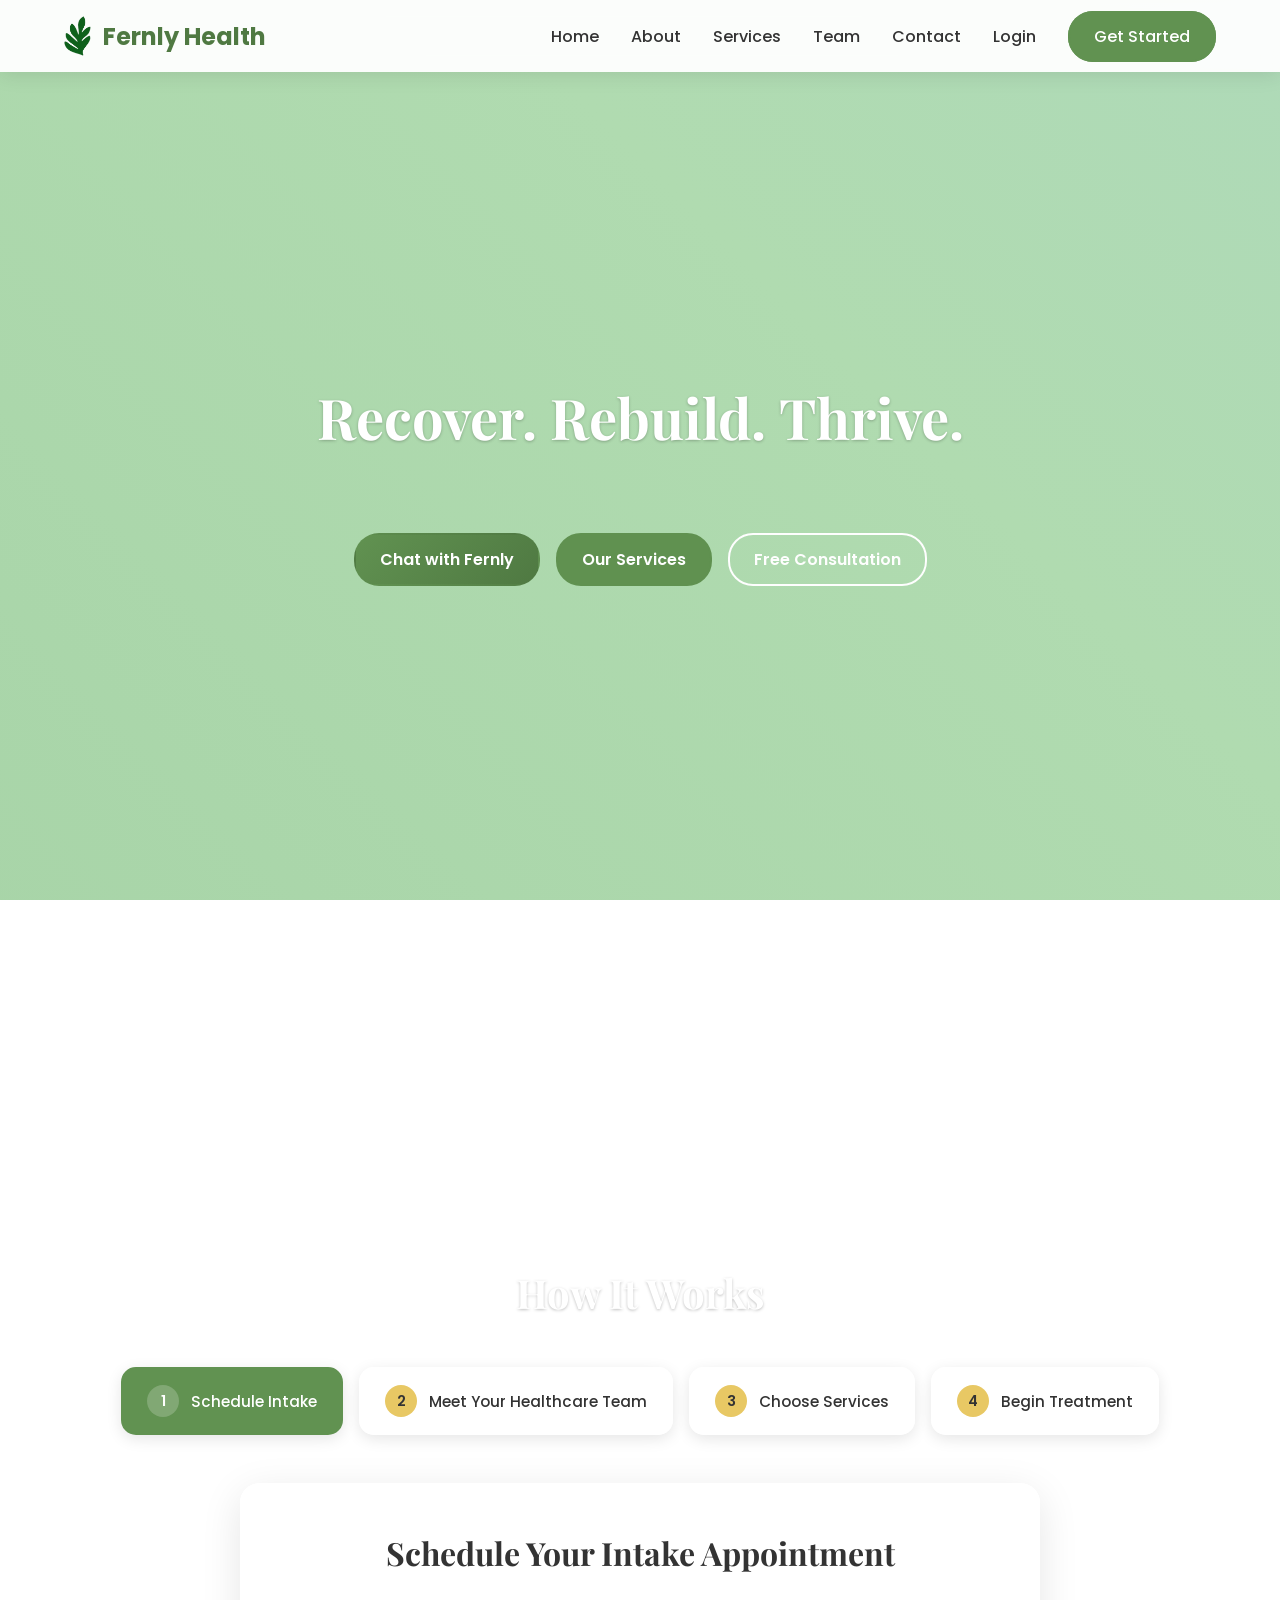
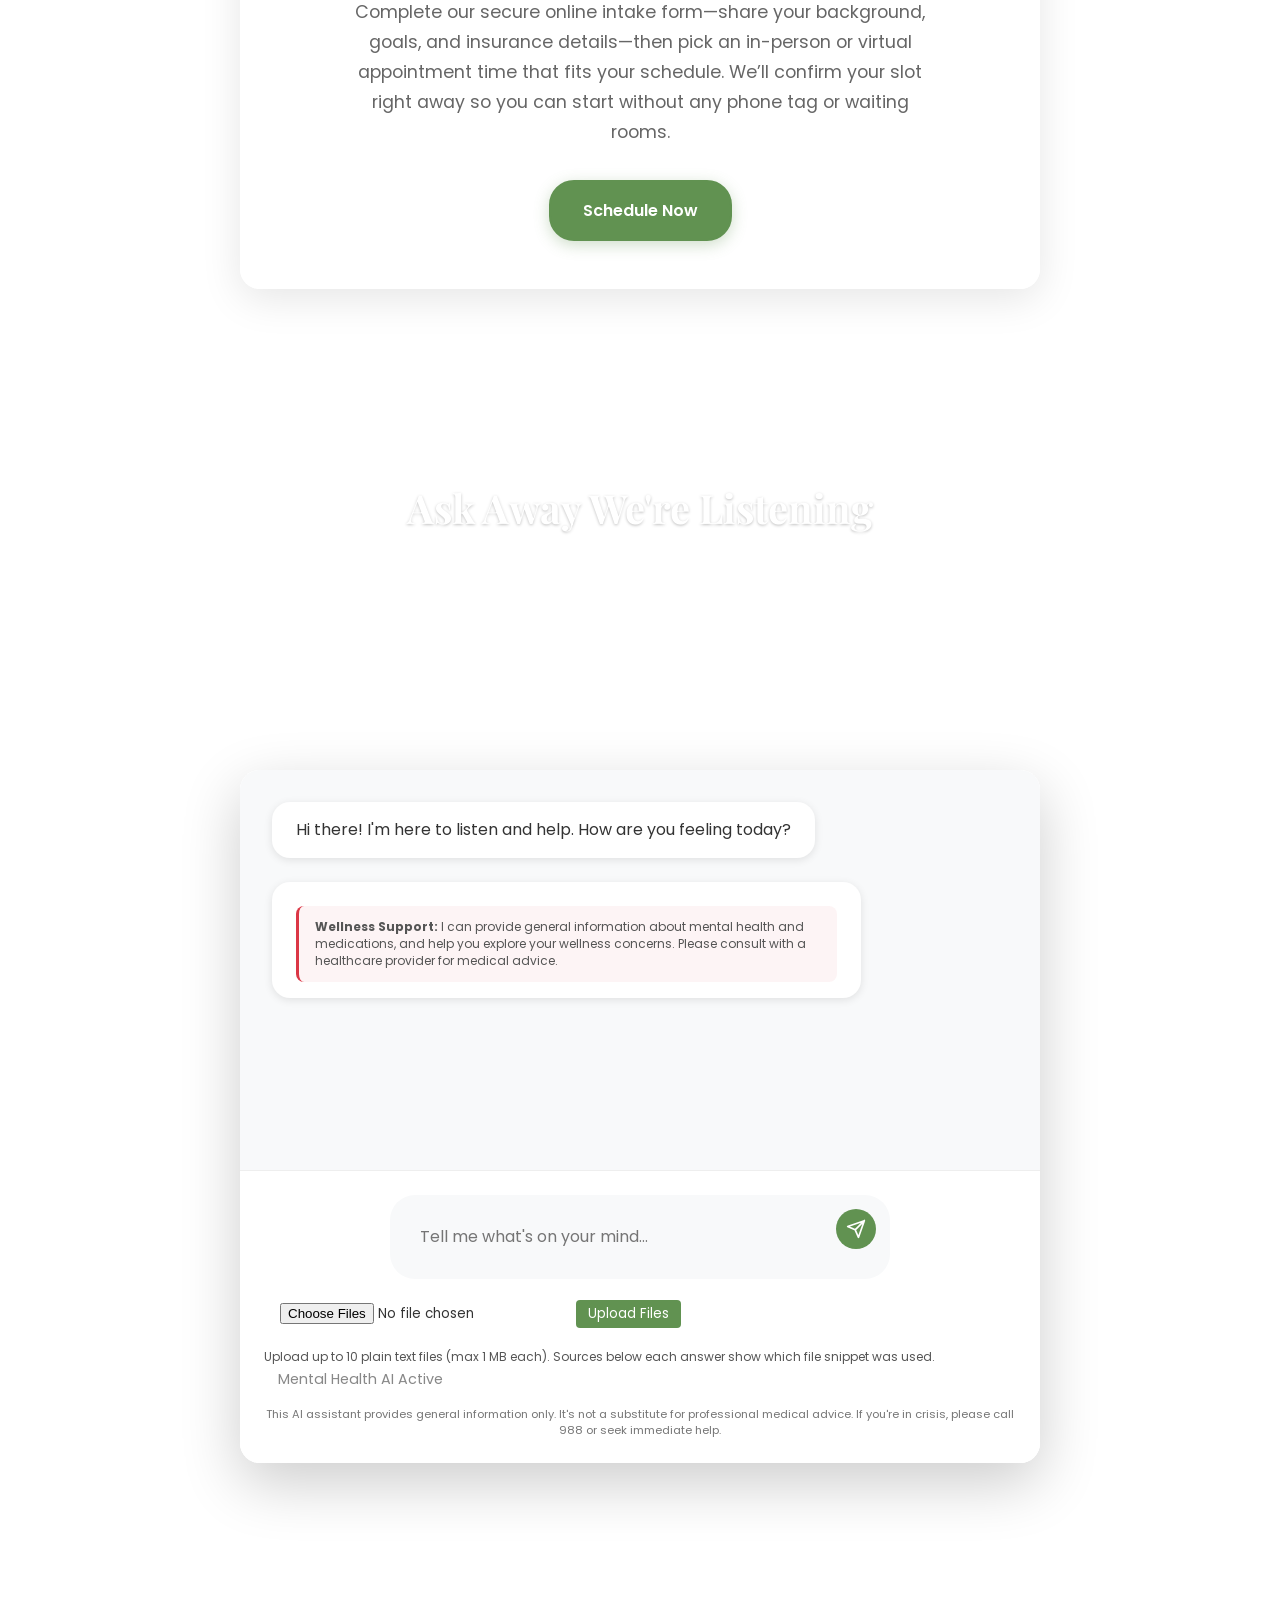
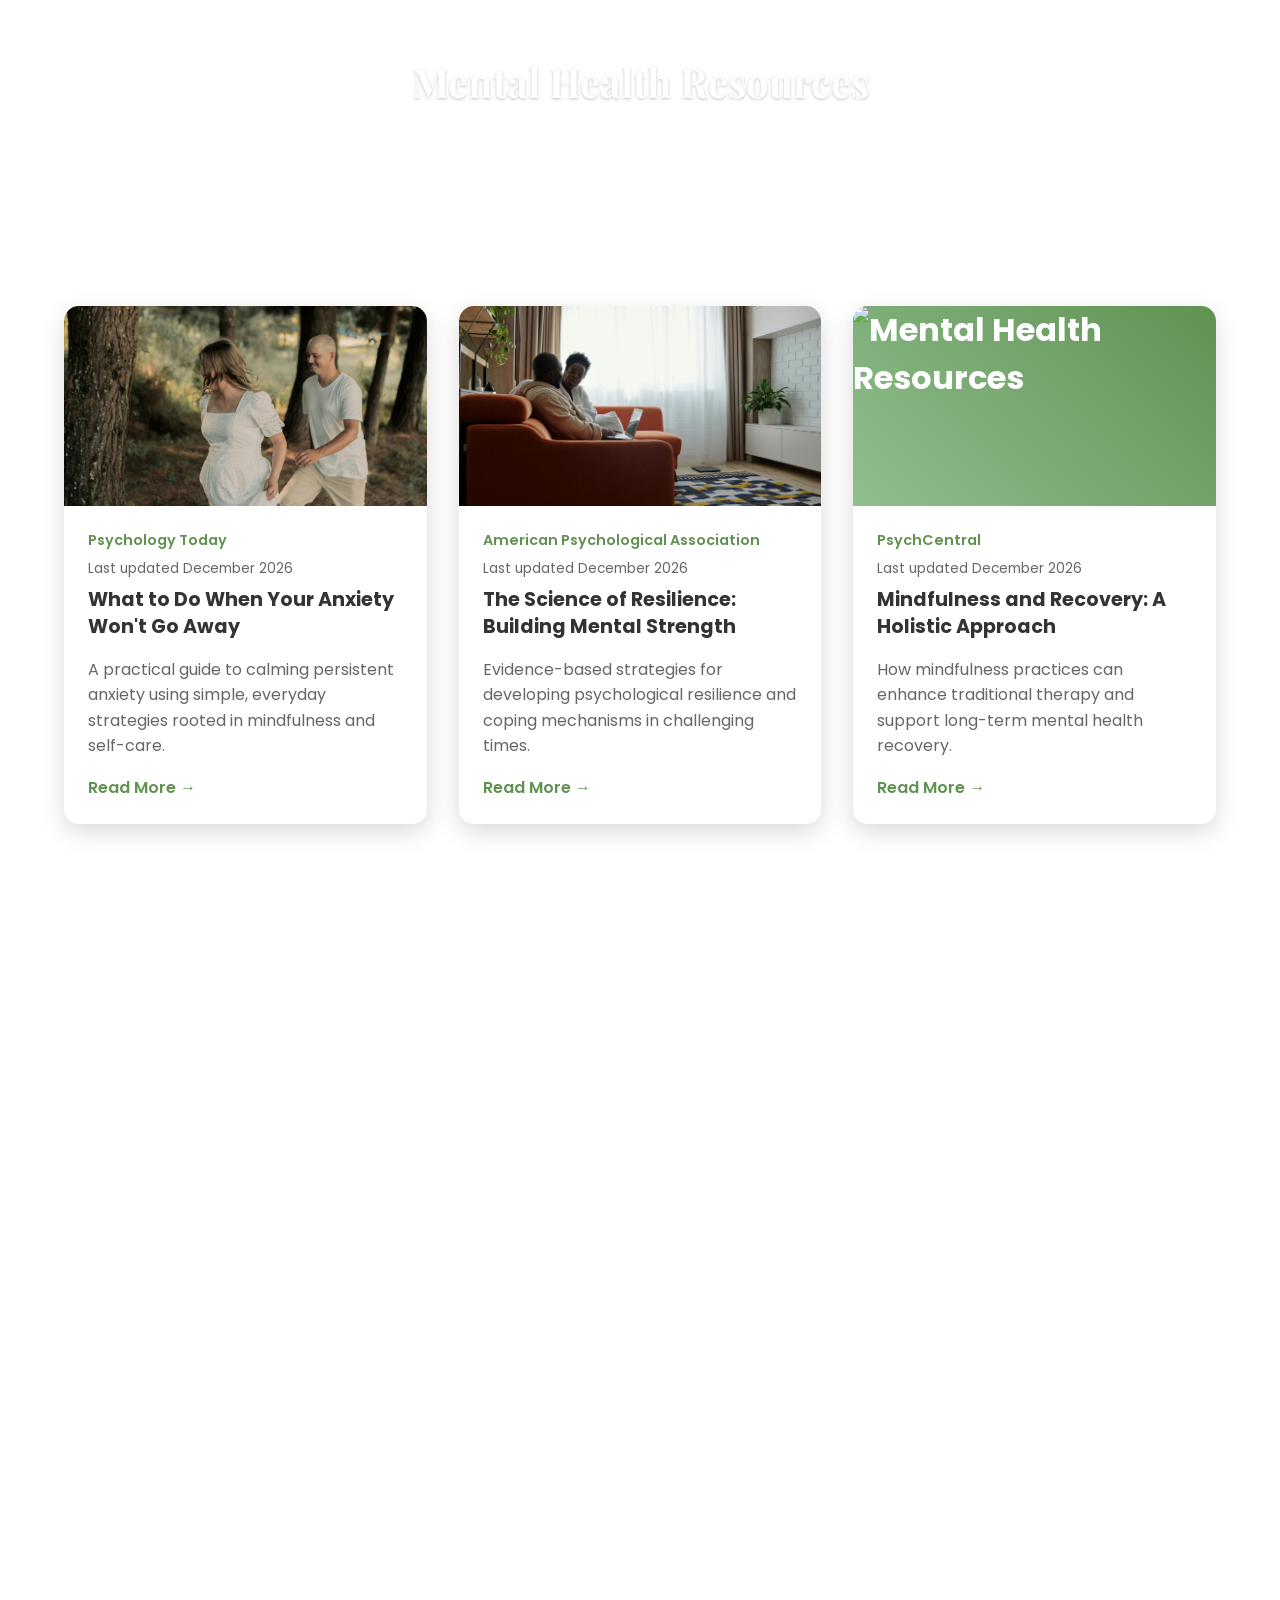
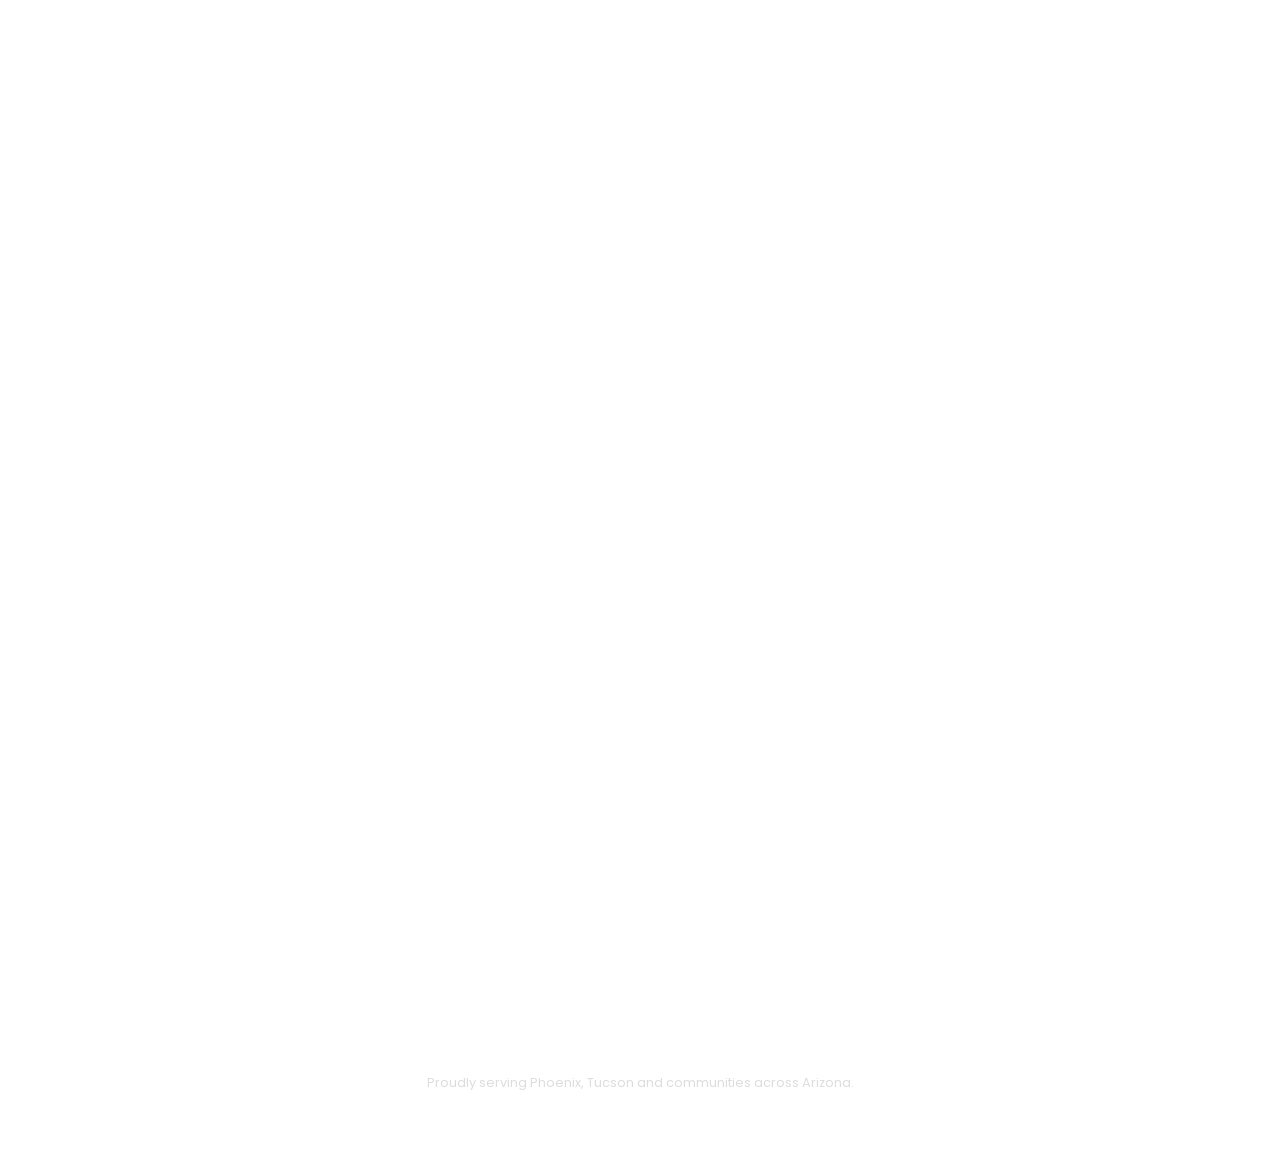
==== commit 5de6672a: "Adjust section spacing" ====
--- a/docs/index.html
+++ b/docs/index.html
@@ -132,7 +132,7 @@
 
     section {
       margin: 0;
-      padding: 4rem 0;
+      padding: 6rem 0;
     }
 
 
@@ -1105,9 +1105,10 @@
       }
     }
 
-    /* Blank section between hero and resources */
+    /* Blank section placeholder */
     .blank-section {
-      display: none;
+      height: 30vh; /* Reduced from 50vh to 30vh */
+      background: transparent;
     }
 
     #blog {
@@ -1222,14 +1223,6 @@
       padding: 6rem 1rem;
       color: #fff;
       text-align: center;
-    }
-
-    section#about {
-      margin-bottom: 0;
-    }
-
-    section#contact {
-      padding-bottom: 6rem;
     }
 
 
@@ -1443,6 +1436,8 @@
     </div>
   </section>
 
+  <!-- Blank section between hero and how it works -->
+  <section class="blank-section"></section>
 
   <!-- How It Works Stepper Section -->
   <section id="how-it-works" data-aos="fade-up">
@@ -1593,7 +1588,6 @@
       </div>
     </div>
   </section>
-
 
   <section id="blog" data-aos="fade-up">
     <div class="container">
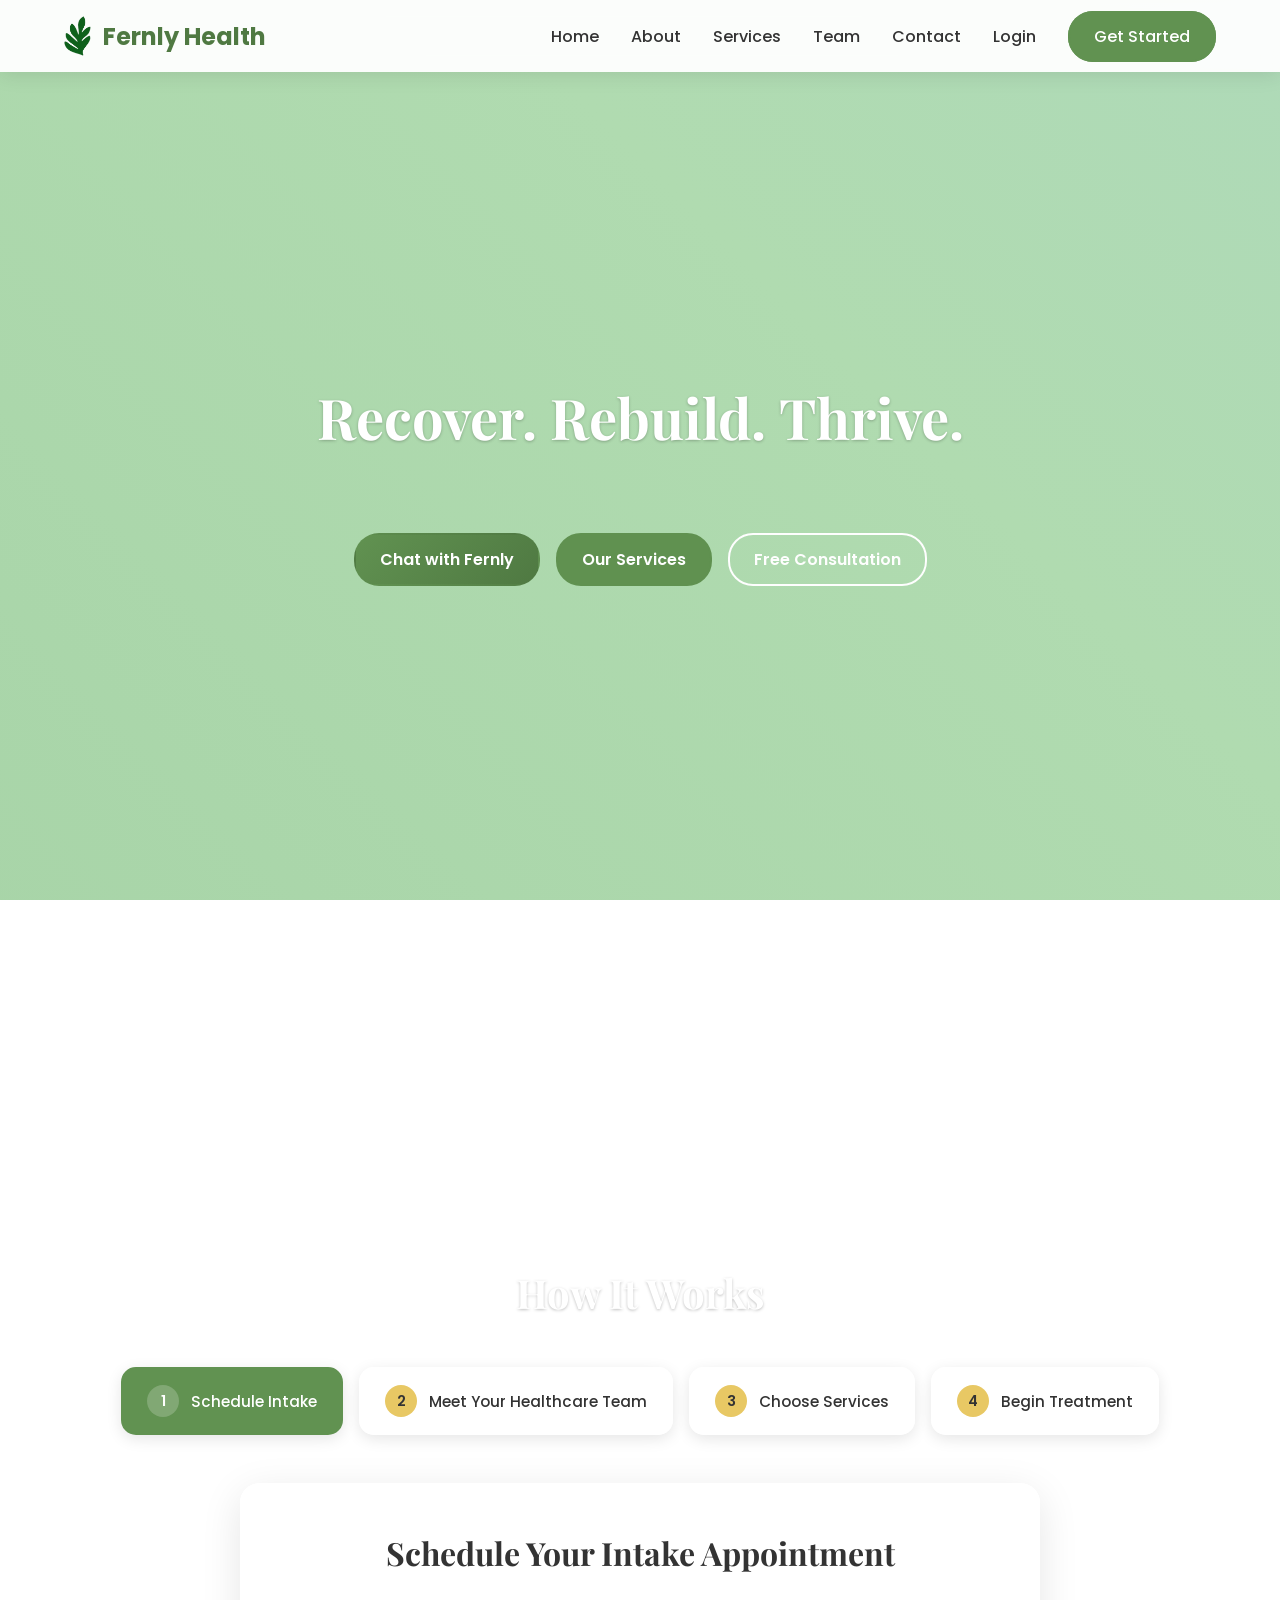
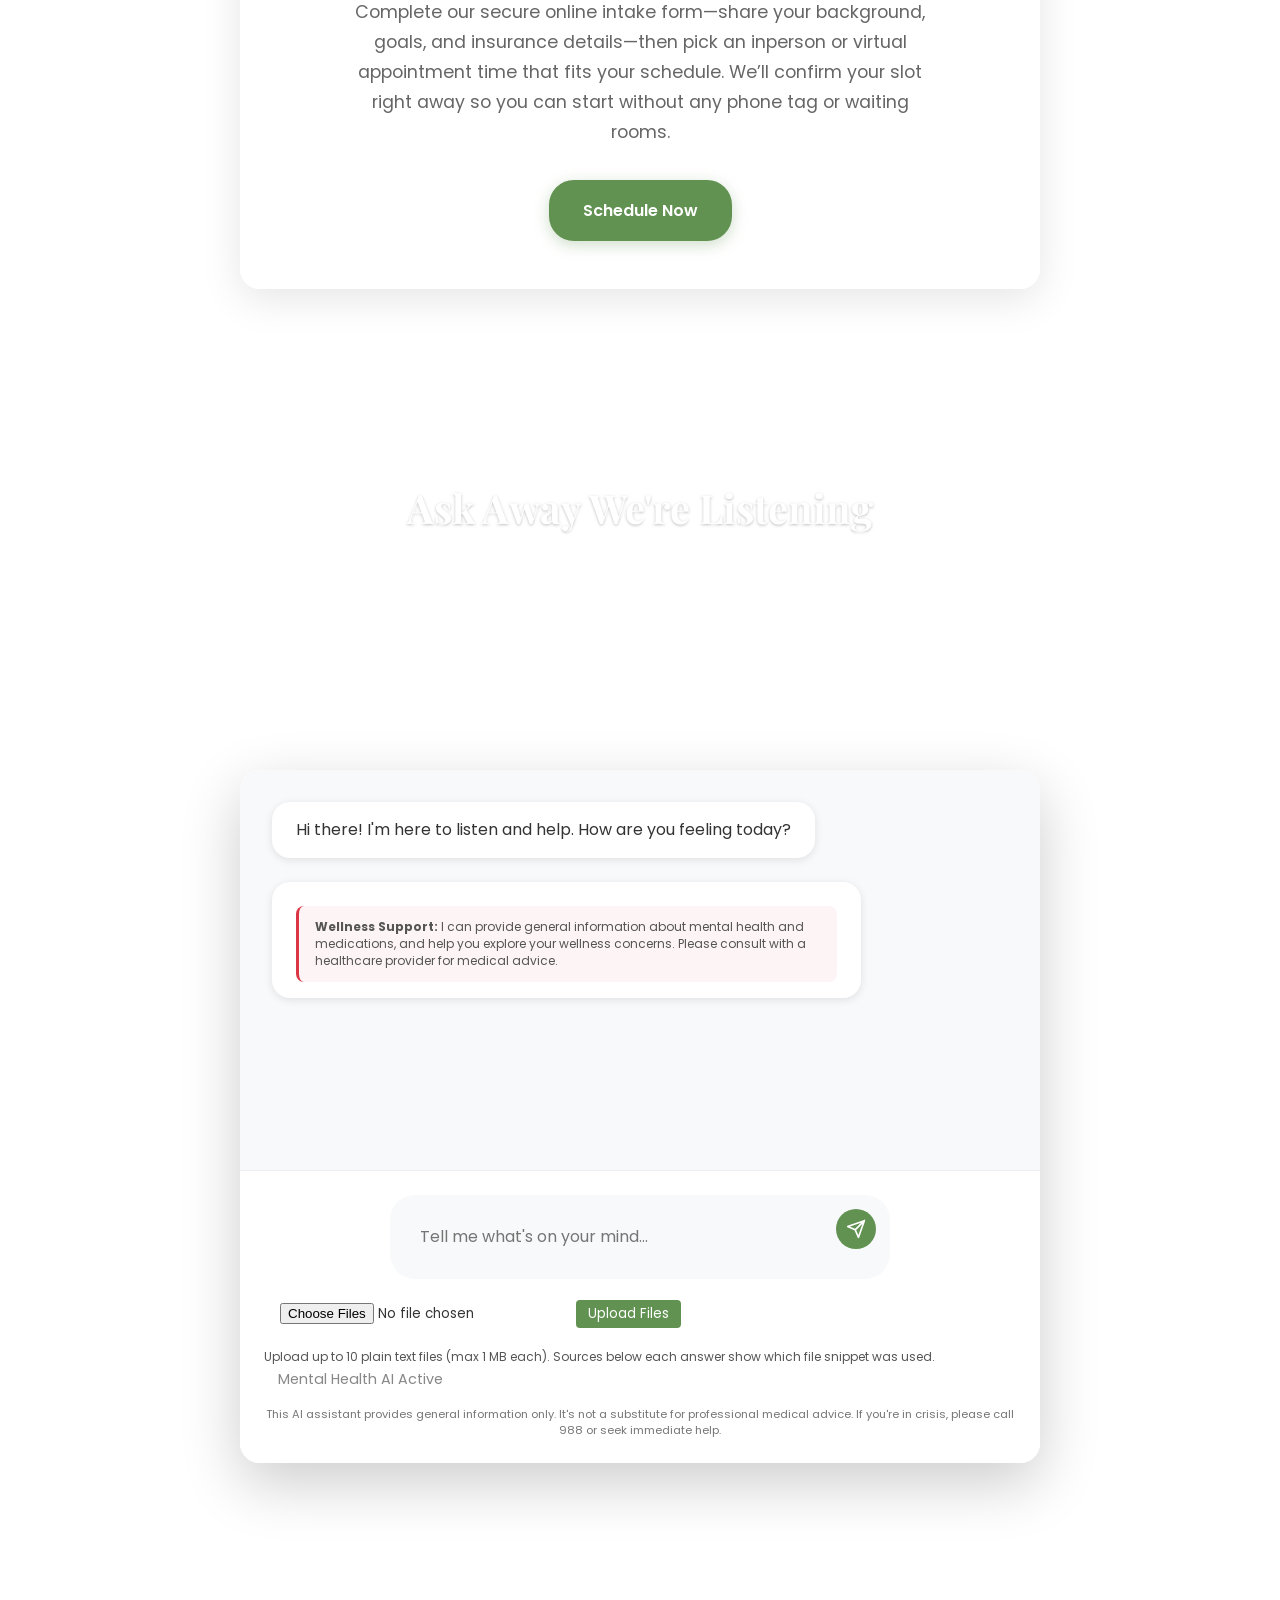
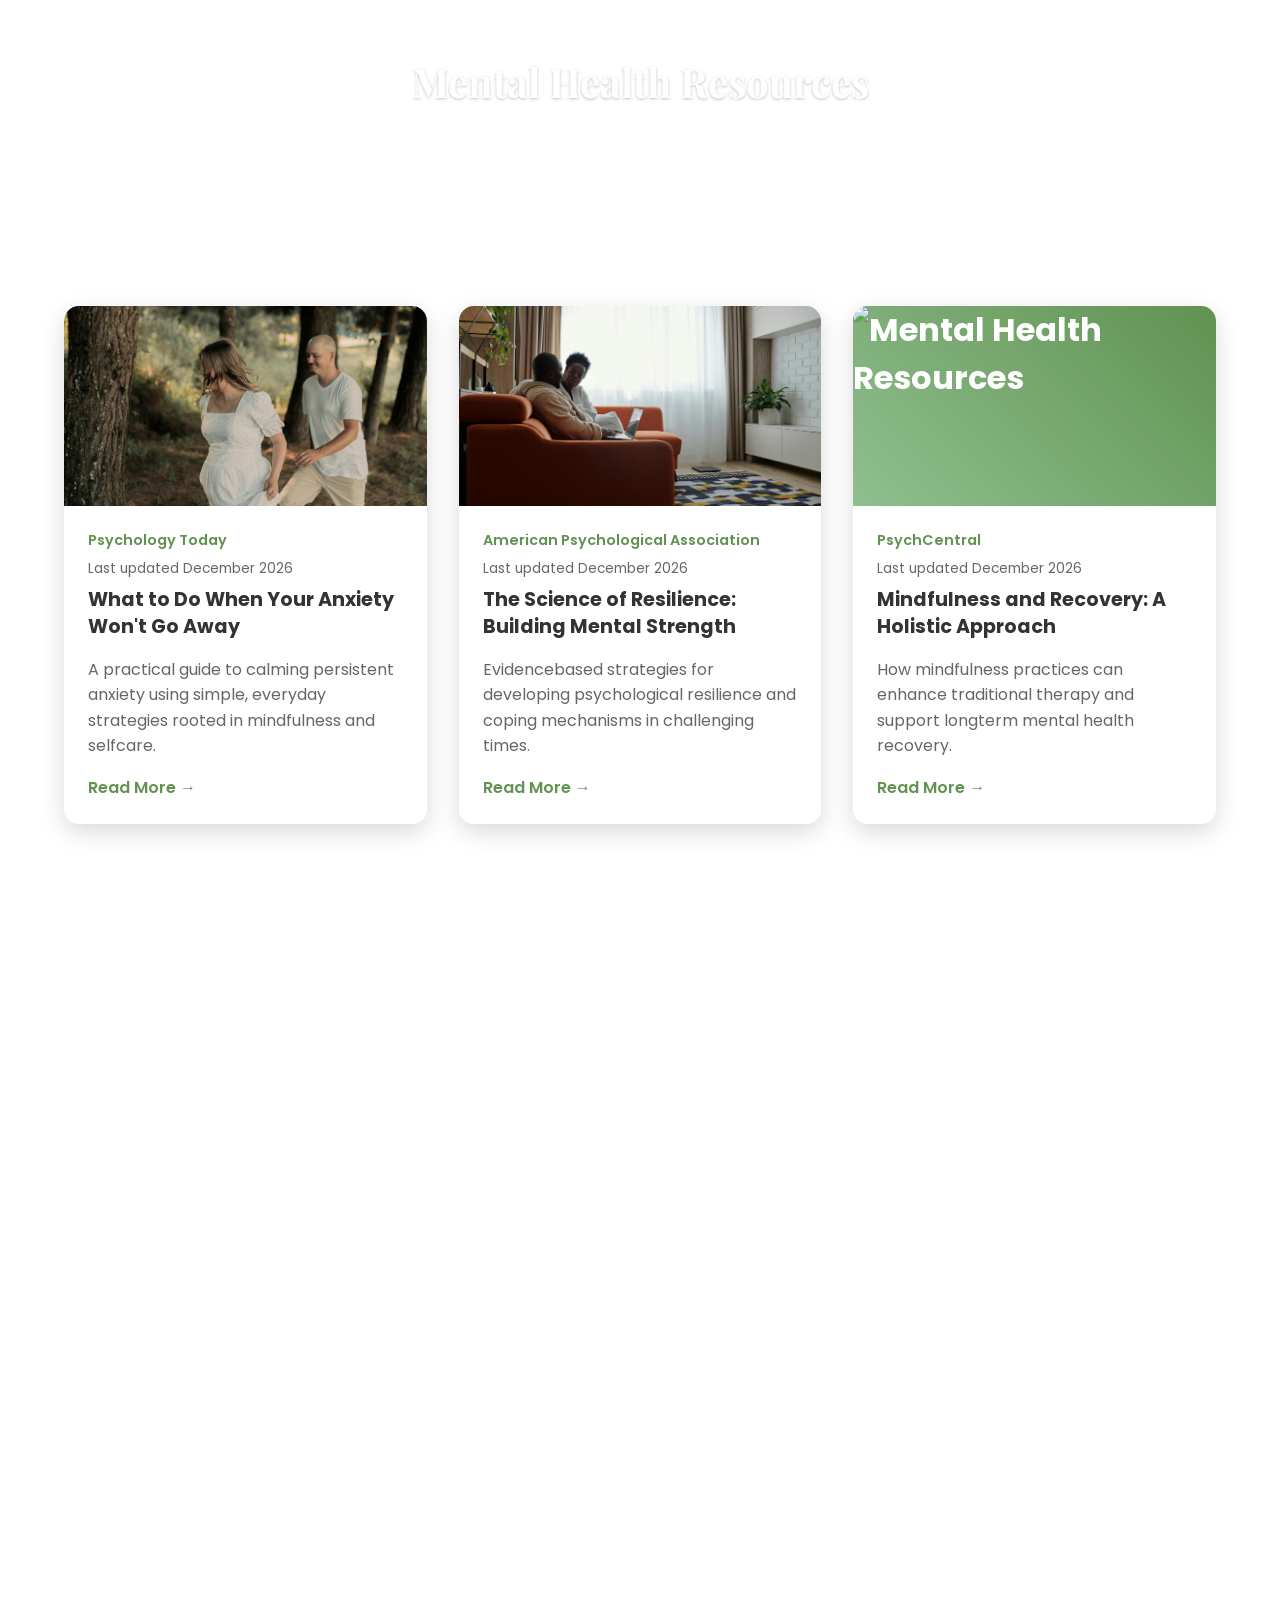
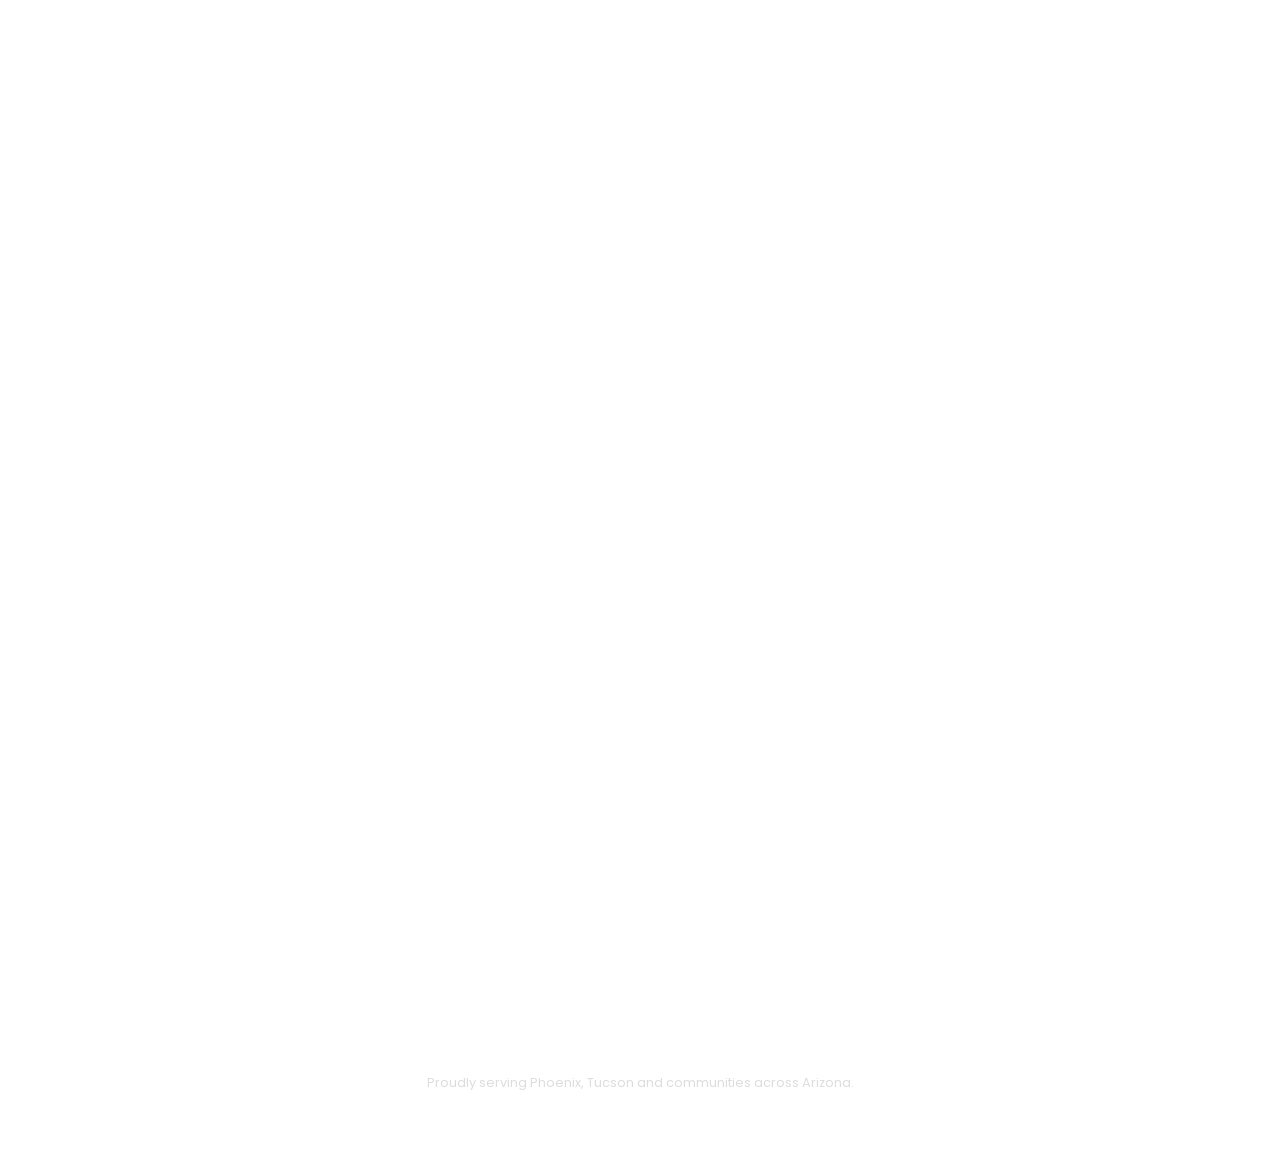
==== commit ed65ce7a: "Remove hyphens from home page text" ====
--- a/docs/index.html
+++ b/docs/index.html
@@ -1491,7 +1491,7 @@
              aria-labelledby="step-1-tab" 
              id="step-1-content">
           <h3 class="stepper-content__title">Schedule Your Intake Appointment</h3>
-          <p class="stepper-content__text">Complete our secure online intake form—share your background, goals, and insurance details—then pick an in-person or virtual appointment time that fits your schedule. We’ll confirm your slot right away so you can start without any phone tag or waiting rooms.</p>
+          <p class="stepper-content__text">Complete our secure online intake form—share your background, goals, and insurance details—then pick an inperson or virtual appointment time that fits your schedule. We’ll confirm your slot right away so you can start without any phone tag or waiting rooms.</p>
           <a href="#contact" class="stepper-content__cta btn-primary">Schedule Now</a>
         </div>
         
@@ -1500,7 +1500,7 @@
              aria-labelledby="step-2-tab" 
              id="step-2-content">
           <h3 class="stepper-content__title">Meet Your Dedicated Healthcare Team</h3>
-          <p class="stepper-content__text">Join a 20-minute welcome session—either in our bright, Tucson clinic or via HIPAA-secure video—with your care coordinator and board-certified PMHNP (or therapist). You’ll review your intake, discuss your history, and define clear, personalized treatment goals.</p>
+          <p class="stepper-content__text">Join a 20minute welcome session—either in our bright, Tucson clinic or via HIPAAsecure video—with your care coordinator and boardcertified PMHNP (or therapist). You’ll review your intake, discuss your history, and define clear, personalized treatment goals.</p>
           <a href="team.html" class="stepper-content__cta btn-primary">Meet Our Team</a>
         </div>
         
@@ -1509,7 +1509,7 @@
              aria-labelledby="step-3-tab" 
              id="step-3-content">
           <h3 class="stepper-content__title">Choose Your Treatment Services</h3>
-          <p class="stepper-content__text">Browse our full continuum of care: day-long Partial Hospitalization (PHP), three-times-weekly Intensive Outpatient (IOP) groups, individual therapy, medication-assisted treatment (MAT), and skill-building workshops. Mix and match in-person or telehealth options to build the plan that’s right for you.</p>
+          <p class="stepper-content__text">Browse our full continuum of care: daylong Partial Hospitalization (PHP), threetimesweekly Intensive Outpatient (IOP) groups, individual therapy, medicationassisted treatment (MAT), and skillbuilding workshops. Mix and match inperson or telehealth options to build the plan that’s right for you.</p>
           <a href="services.html" class="stepper-content__cta btn-primary">View Services</a>
         </div>
         
@@ -1518,7 +1518,7 @@
              aria-labelledby="step-4-tab" 
              id="step-4-content">
           <h3 class="stepper-content__title">Begin Your Treatment Journey</h3>
-          <p class="stepper-content__text">Kick off your personalized program with scheduled PHP/IOP attendance, one-on-one therapy, and regular MAT check-ins. You’ll also have 24/7 access to our AI wellness assistant and optional peer support groups, so you’re supported every step of the way.</p>
+          <p class="stepper-content__text">Kick off your personalized program with scheduled PHP/IOP attendance, oneonone therapy, and regular MAT checkins. You’ll also have 24/7 access to our AI wellness assistant and optional peer support groups, so you’re supported every step of the way.</p>
         </div>
       </div>
     </div>
@@ -1529,7 +1529,7 @@
   <section id="ai-chat" data-aos="fade-up">
     <div class="container">
       <h2 class="section-title" data-aos="fade-up" data-aos-delay="100">Ask Away We're Listening</h2>
-      <p class="chat-intro" data-aos="fade-up" data-aos-delay="200">Have a quick question about your prescription or wellness plan but can’t make it into the clinic? Fernly AI delivers private, judgment free guidance 24/7 on medications, mental health conditions, and mini wellness check-ins. Just type your question and get clear, expert backed answers in seconds.</p>
+      <p class="chat-intro" data-aos="fade-up" data-aos-delay="200">Have a quick question about your prescription or wellness plan but can’t make it into the clinic? Fernly AI delivers private, judgment free guidance 24/7 on medications, mental health conditions, and mini wellness checkins. Just type your question and get clear, expert backed answers in seconds.</p>
 
       <div class="chat-interface">
         <div class="chat-messages" id="chatMessages">
@@ -1604,7 +1604,7 @@
             <div class="blog-source">Psychology Today</div>
             <div class="blog-date"></div>
             <h3 class="blog-title">What to Do When Your Anxiety Won't Go Away</h3>
-            <p class="blog-excerpt">A practical guide to calming persistent anxiety using simple, everyday strategies rooted in mindfulness and self-care.</p>
+            <p class="blog-excerpt">A practical guide to calming persistent anxiety using simple, everyday strategies rooted in mindfulness and selfcare.</p>
             <a href="https://www.psychologytoday.com/us/blog/anxiety-zen/201505/what-do-when-your-anxiety-won-t-go-away" target="_blank" class="read-more">Read More →</a>
           </div>
         </div>
@@ -1616,7 +1616,7 @@
             <div class="blog-source">American Psychological Association</div>
             <div class="blog-date"></div>
             <h3 class="blog-title">The Science of Resilience: Building Mental Strength</h3>
-            <p class="blog-excerpt">Evidence-based strategies for developing psychological resilience and coping mechanisms in challenging times.</p>
+            <p class="blog-excerpt">Evidencebased strategies for developing psychological resilience and coping mechanisms in challenging times.</p>
             <a href="https://www.apa.org/topics/resilience" target="_blank" class="read-more">Read More →</a>
           </div>
         </div>
@@ -1628,7 +1628,7 @@
             <div class="blog-source">PsychCentral</div>
             <div class="blog-date"></div>
             <h3 class="blog-title">Mindfulness and Recovery: A Holistic Approach</h3>
-            <p class="blog-excerpt">How mindfulness practices can enhance traditional therapy and support long-term mental health recovery.</p>
+            <p class="blog-excerpt">How mindfulness practices can enhance traditional therapy and support longterm mental health recovery.</p>
             <a href="https://psychcentral.com/blog/mindfulness-in-mental-health-recovery" target="_blank" class="read-more">Read More →</a>
           </div>
         </div>
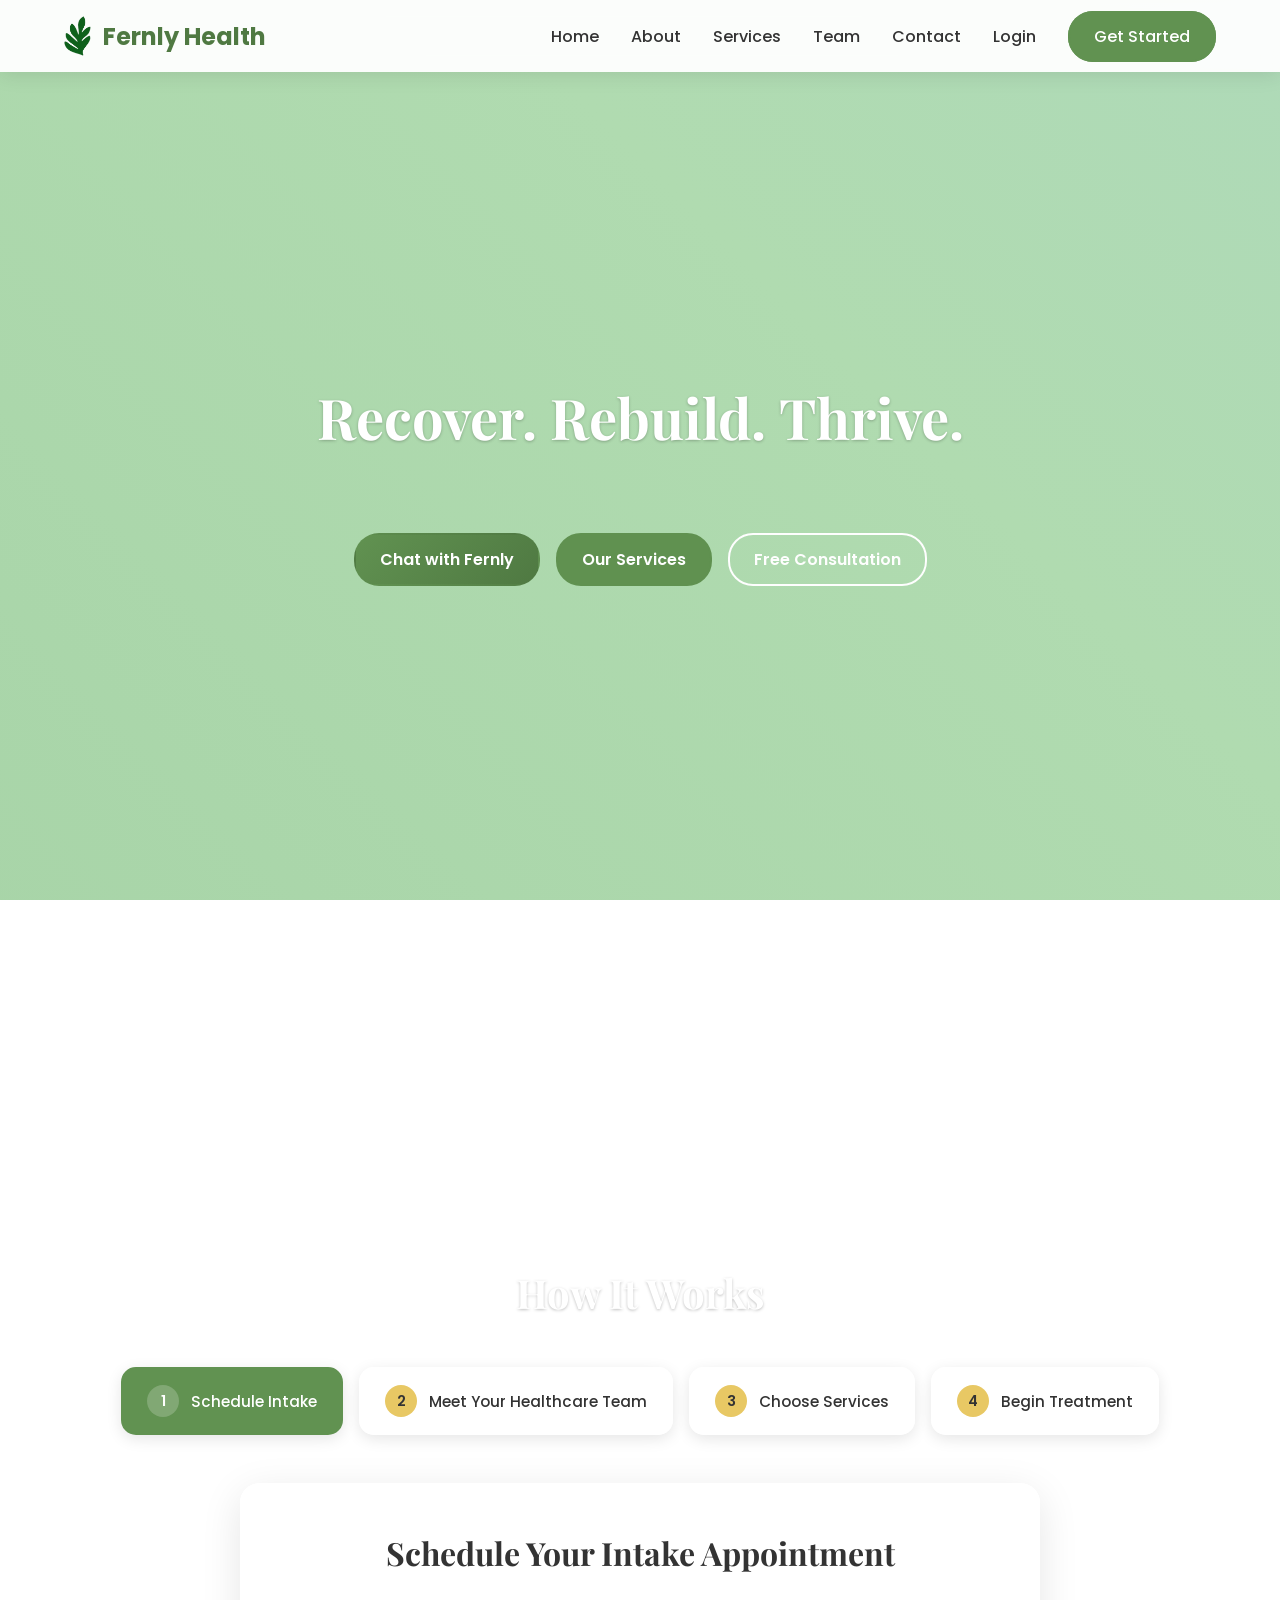
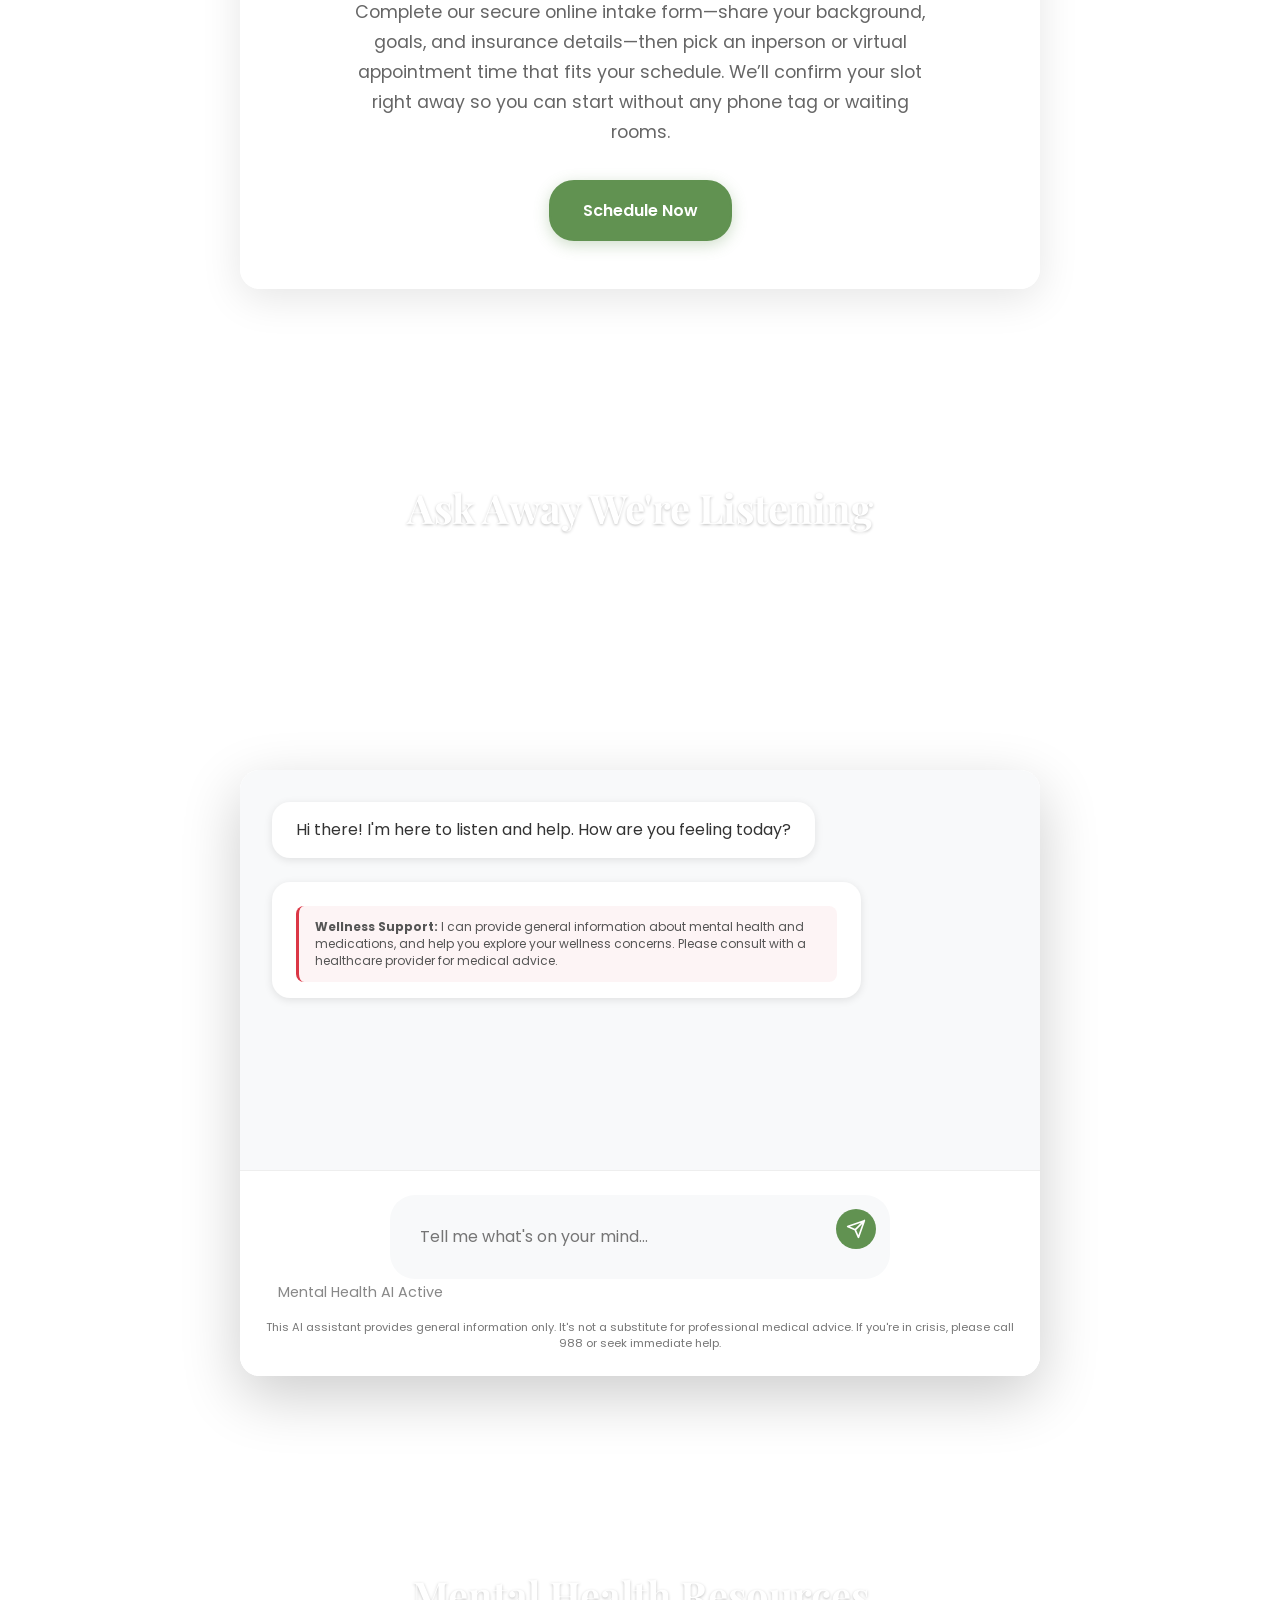
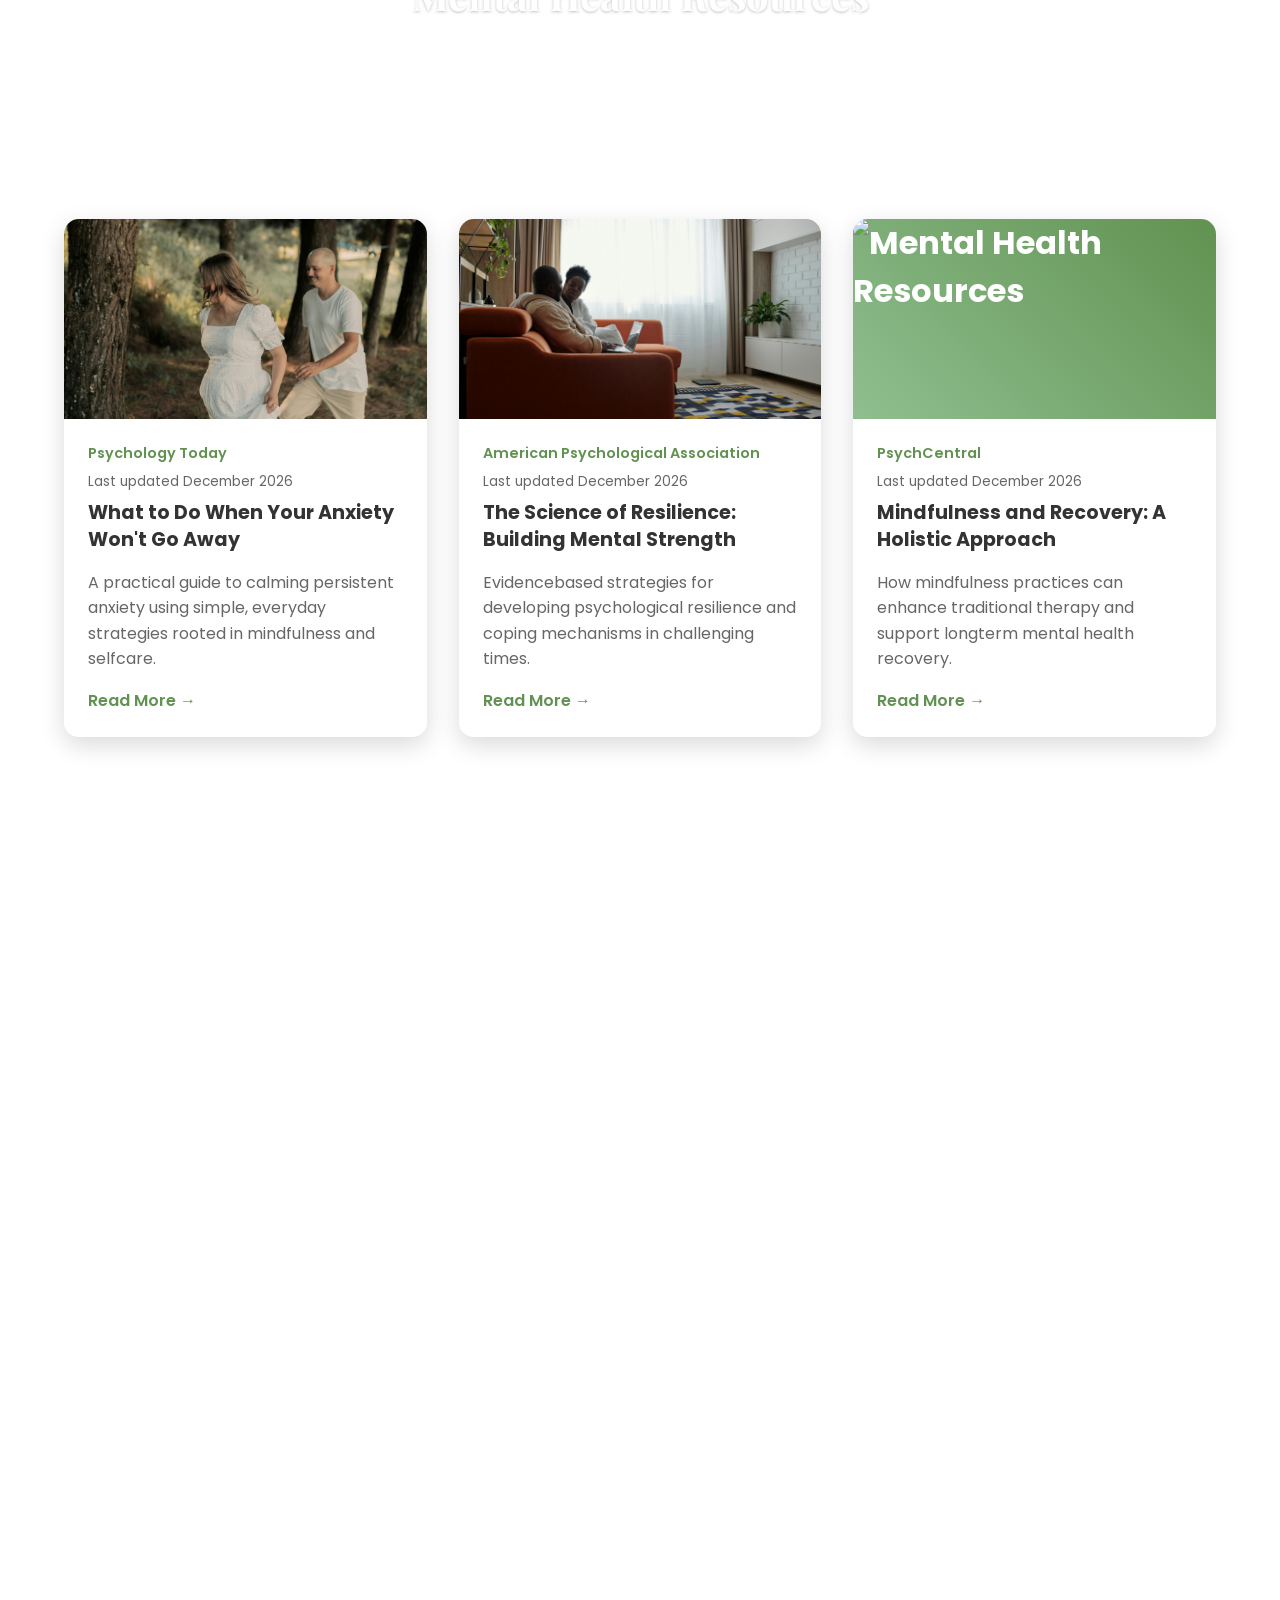
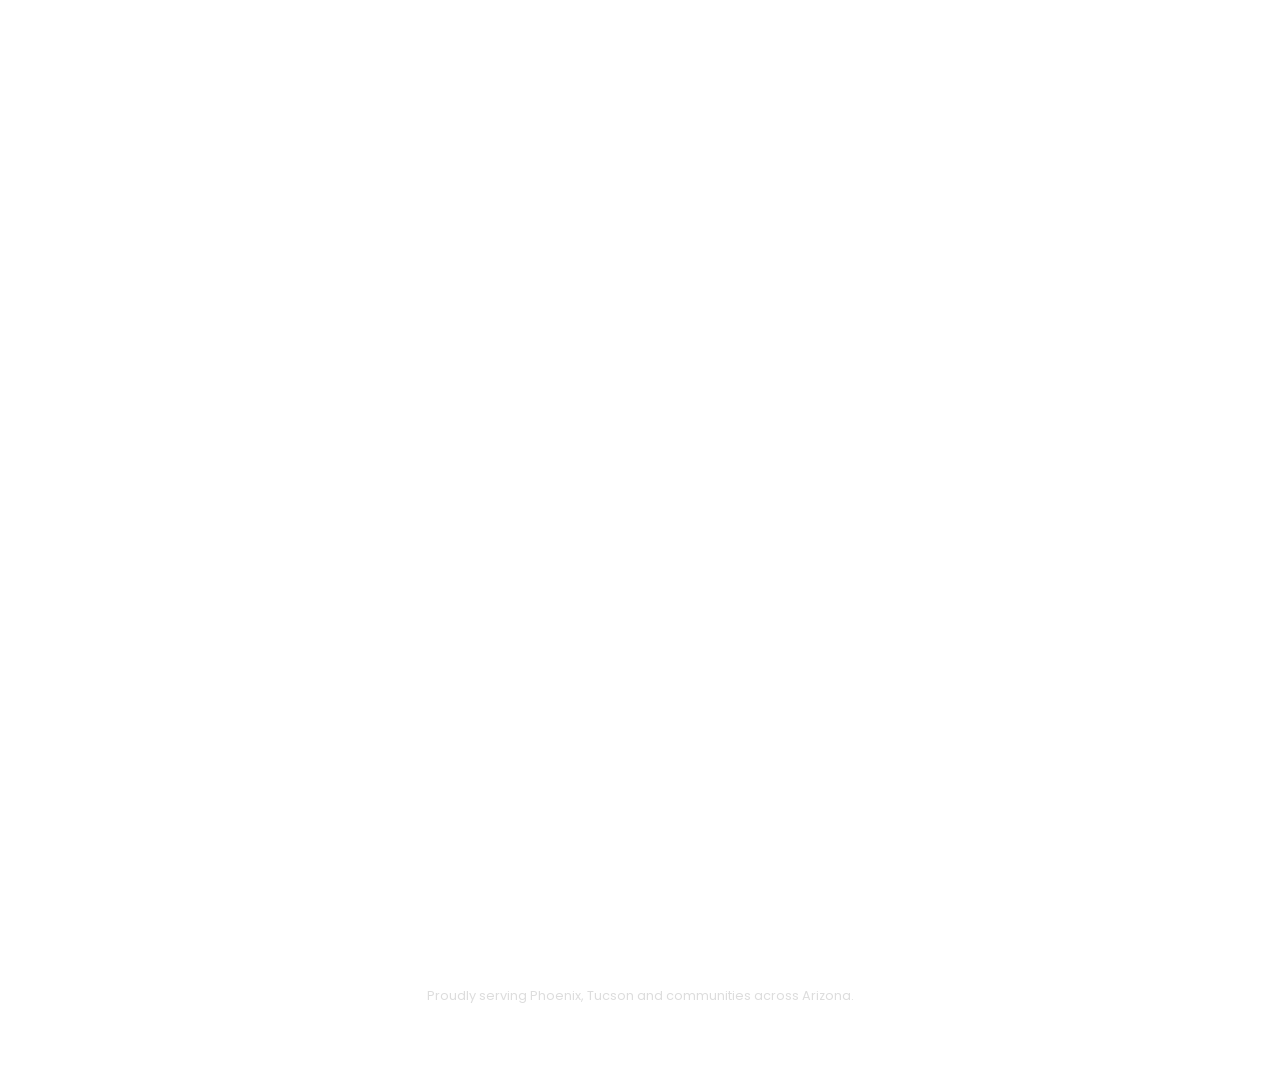
==== commit 184a0eb4: "Remove file upload features and expand AI knowledge" ====
--- a/docs/index.html
+++ b/docs/index.html
@@ -651,29 +651,6 @@
       line-height: 1.4;
     }
 
-    .upload-help {
-      font-size: 0.75rem;
-      color: #555;
-      margin-top: 0.5rem;
-    }
-
-    #aiFileInput {
-      margin-top: 0.5rem;
-    }
-
-    #aiUploadBtn {
-      background: #619251;
-      color: white;
-      border: none;
-      padding: 0.25rem 0.75rem;
-      border-radius: 4px;
-      cursor: pointer;
-      margin-left: 0.25rem;
-    }
-
-    #aiUploadBtn:hover {
-      background: #4F7942;
-    }
 
     /* Medical Disclaimer - NEW */
     .medical-disclaimer {
@@ -1529,7 +1506,7 @@
   <section id="ai-chat" data-aos="fade-up">
     <div class="container">
       <h2 class="section-title" data-aos="fade-up" data-aos-delay="100">Ask Away We're Listening</h2>
-      <p class="chat-intro" data-aos="fade-up" data-aos-delay="200">Have a quick question about your prescription or wellness plan but can’t make it into the clinic? Fernly AI delivers private, judgment free guidance 24/7 on medications, mental health conditions, and mini wellness checkins. Just type your question and get clear, expert backed answers in seconds.</p>
+      <p class="chat-intro" data-aos="fade-up" data-aos-delay="200">Have a quick question about your prescription or wellness plan but can’t make it into the clinic? Fernly AI delivers private, judgment free guidance 24/7 on medications, mental health conditions, and mini wellness check-ins. Just type your question and get clear, expert backed answers in seconds.</p>
 
       <div class="chat-interface">
         <div class="chat-messages" id="chatMessages">
@@ -1576,10 +1553,6 @@
               </button>
             </div>
           </form>
-          <input type="file" id="aiFileInput" multiple title="Select up to 10 text files under 1 MB each">
-          <button id="aiUploadBtn" title="Upload selected files for AI search">Upload Files</button>
-          <div class="upload-help">Upload up to 10 plain text files (max 1&nbsp;MB each). Sources below each answer show which file snippet was used.</div>
-          <span id="aiFileStatus" style="font-size:0.9em;color:#888;"></span>
           <span id="aiAIStatus" style="font-size:0.9em;color:#888;margin-left:1em;"></span>
           <div class="disclaimer">
             This AI assistant provides general information only. It's not a substitute for professional medical advice. If you're in crisis, please call 988 or seek immediate help.
@@ -1986,22 +1959,6 @@
 </script>
 
 <script type="module">
-// Optional file upload functionality - independent of main mental health AI
-try {
-  const { aiHandleFileUpload, aiGetAnswer } = await import('./aiAssistant.js');
-  window.aiGetAnswer = aiGetAnswer;
-  window.aiHandleFileUpload = aiHandleFileUpload;
-  document.getElementById('aiUploadBtn').onclick = () => aiHandleFileUpload('aiFileInput', 'aiFileStatus');
-} catch (error) {
-  console.log('File upload AI not available - mental health chat still fully functional');
-  document.getElementById('aiUploadBtn').style.display = 'none';
-  document.getElementById('aiFileInput').style.display = 'none';
-  const uploadHelpElement = document.querySelector('.upload-help');
-  if (uploadHelpElement) {
-    uploadHelpElement.style.display = 'none';
-  }
-}
-
 // Update status to indicate mental health AI is active
 if (document.getElementById('aiAIStatus')) {
   document.getElementById('aiAIStatus').innerText = 'Mental Health AI Active';
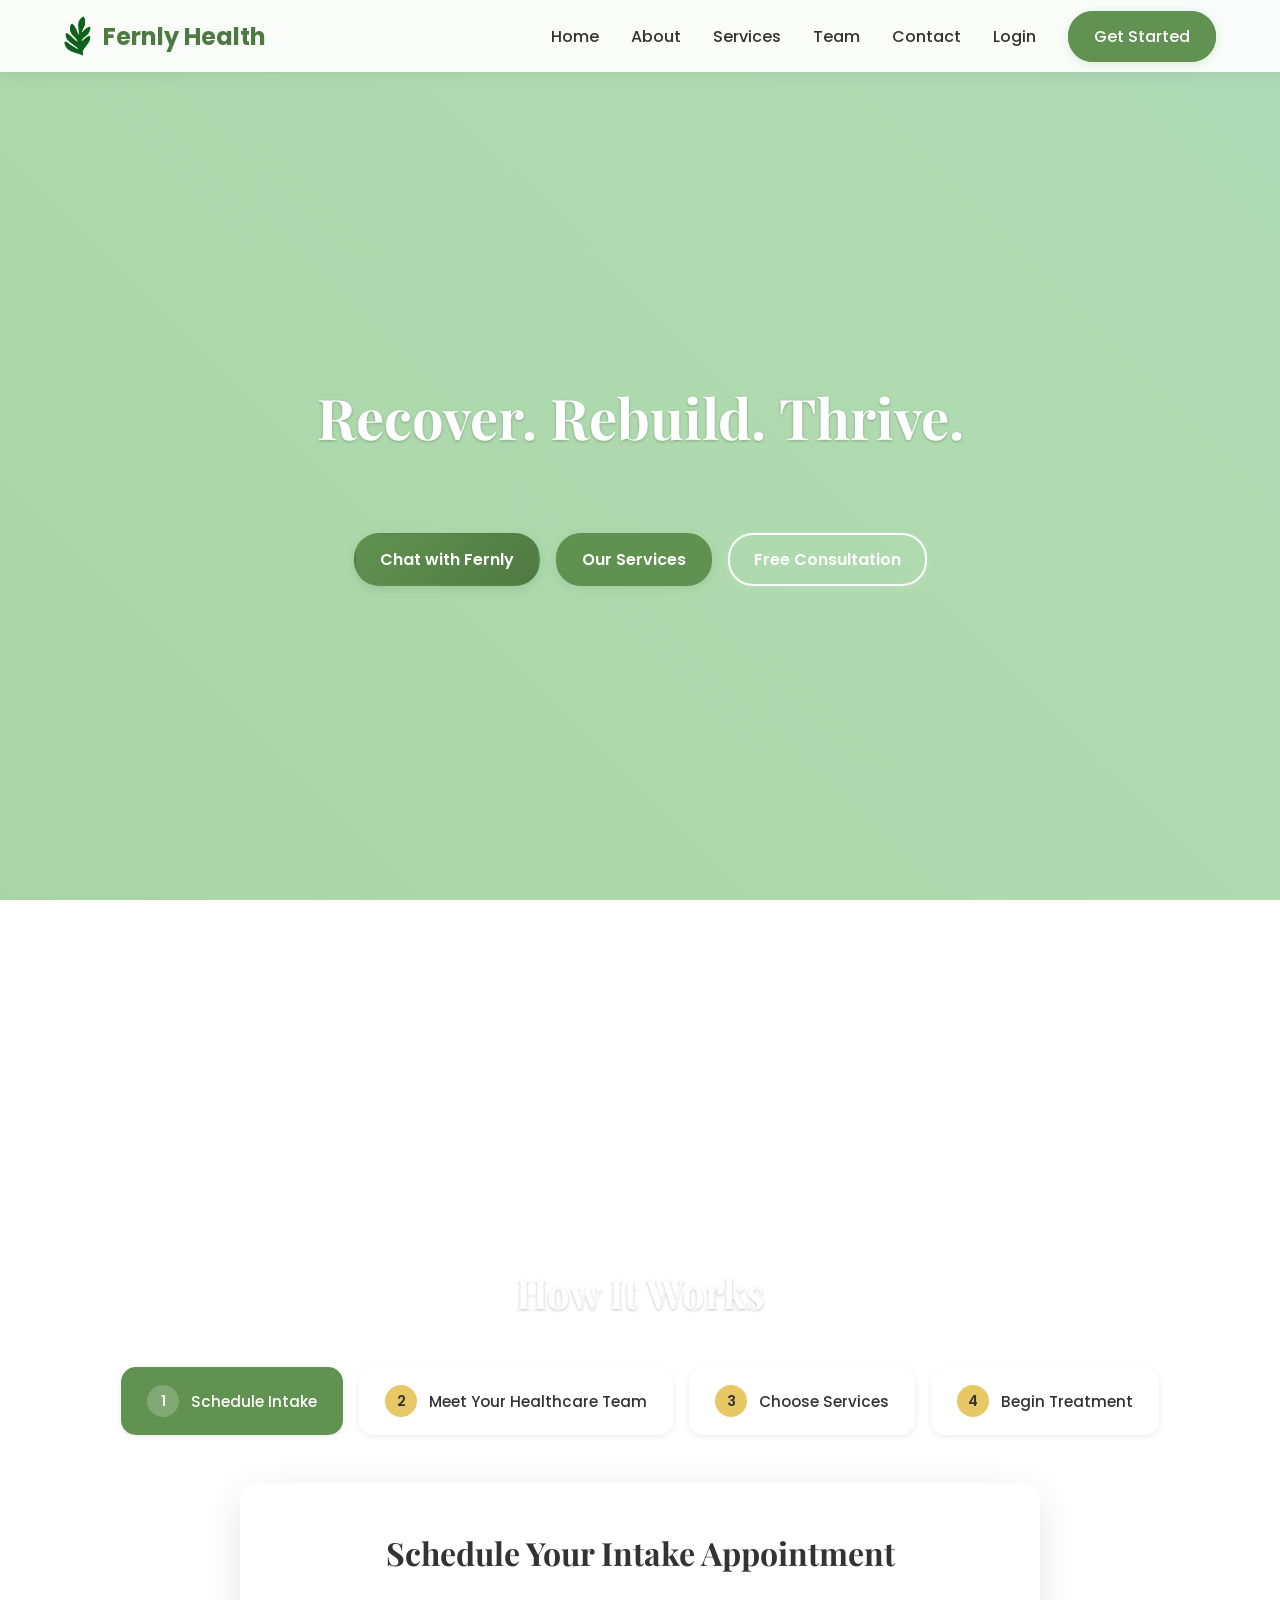
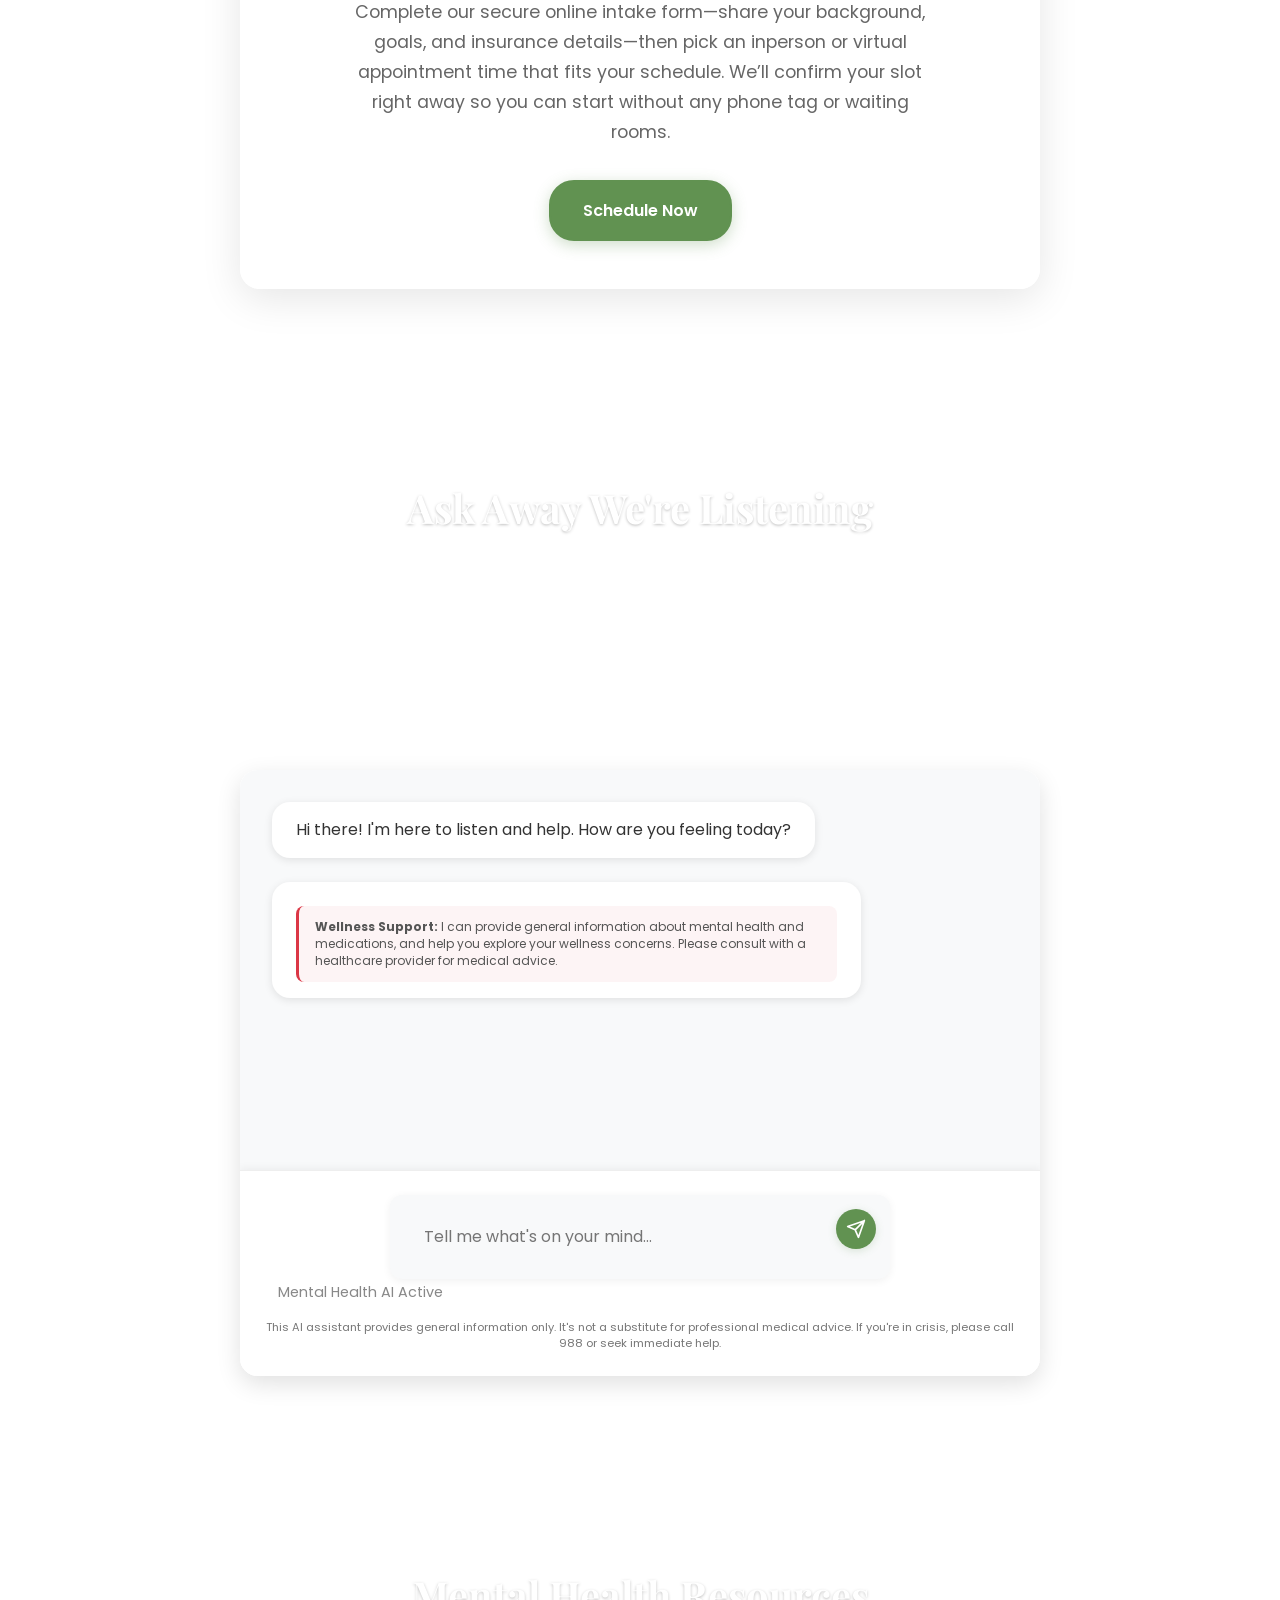
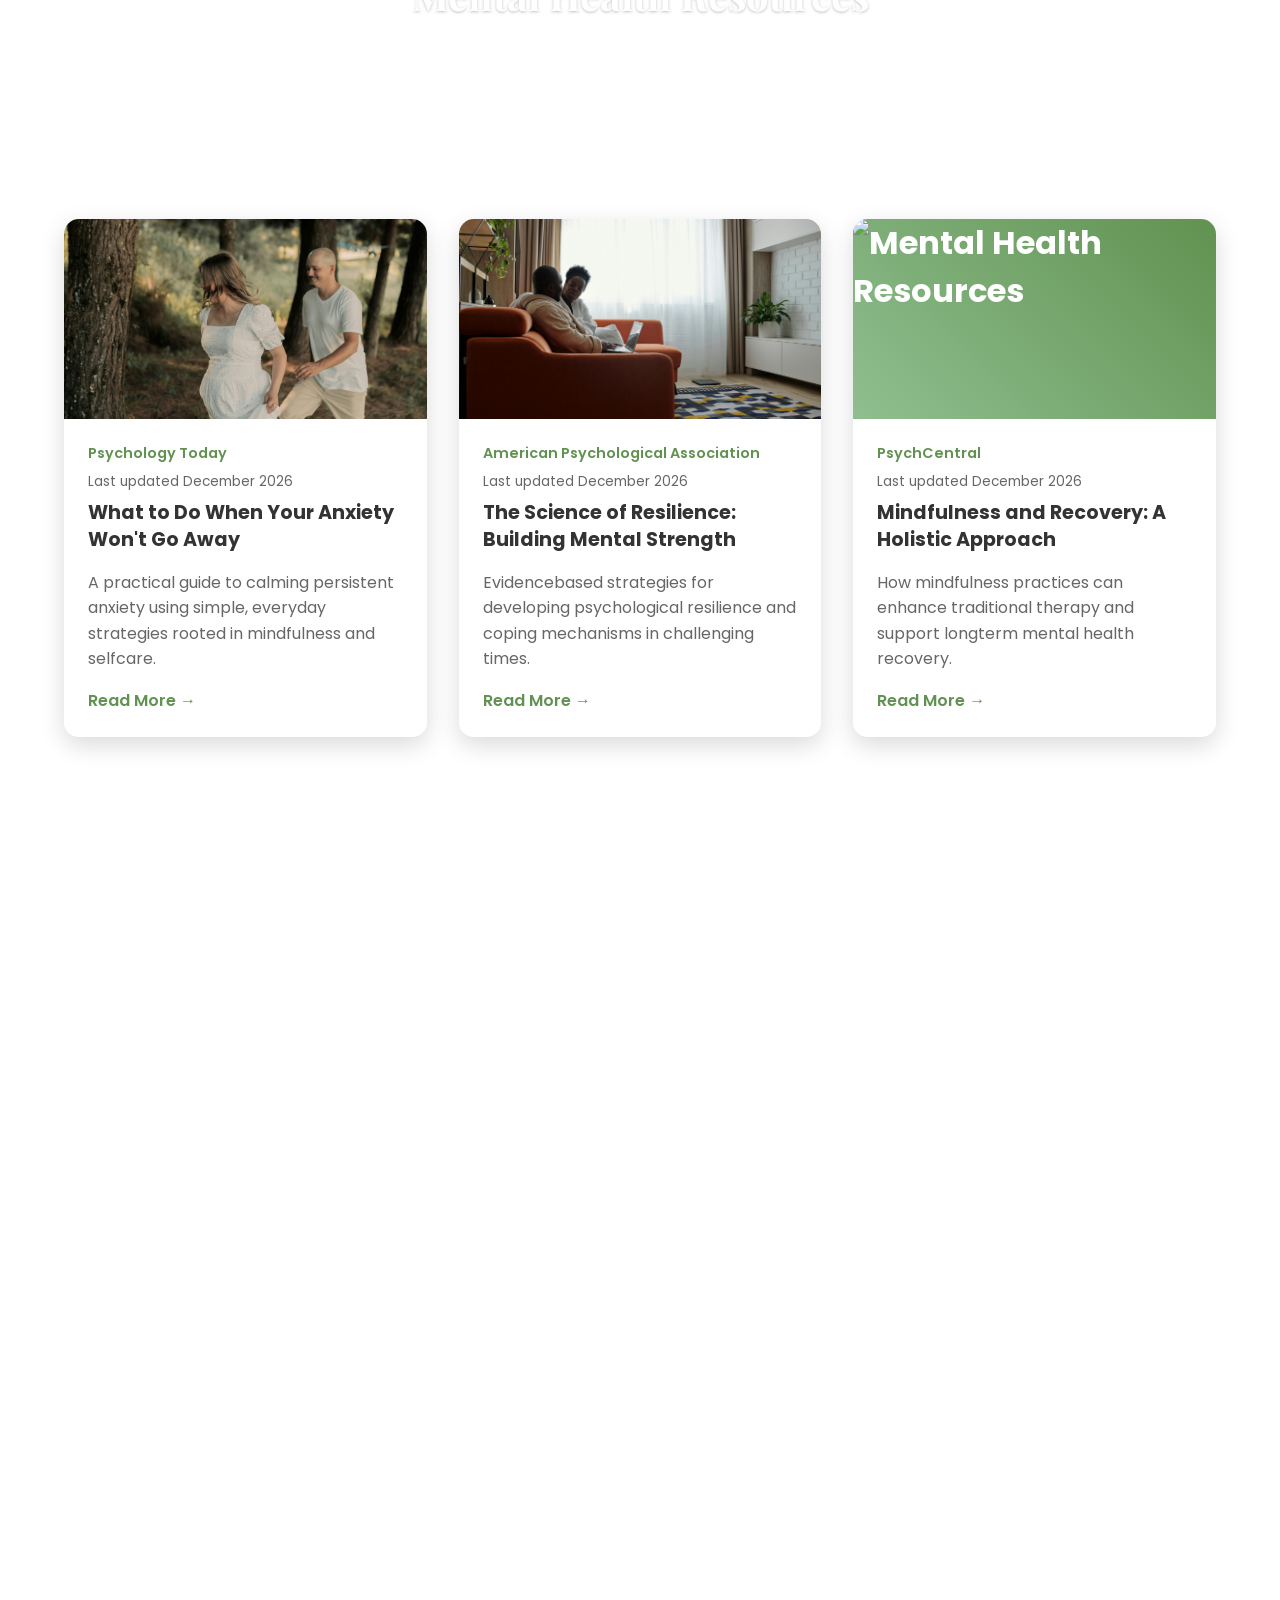
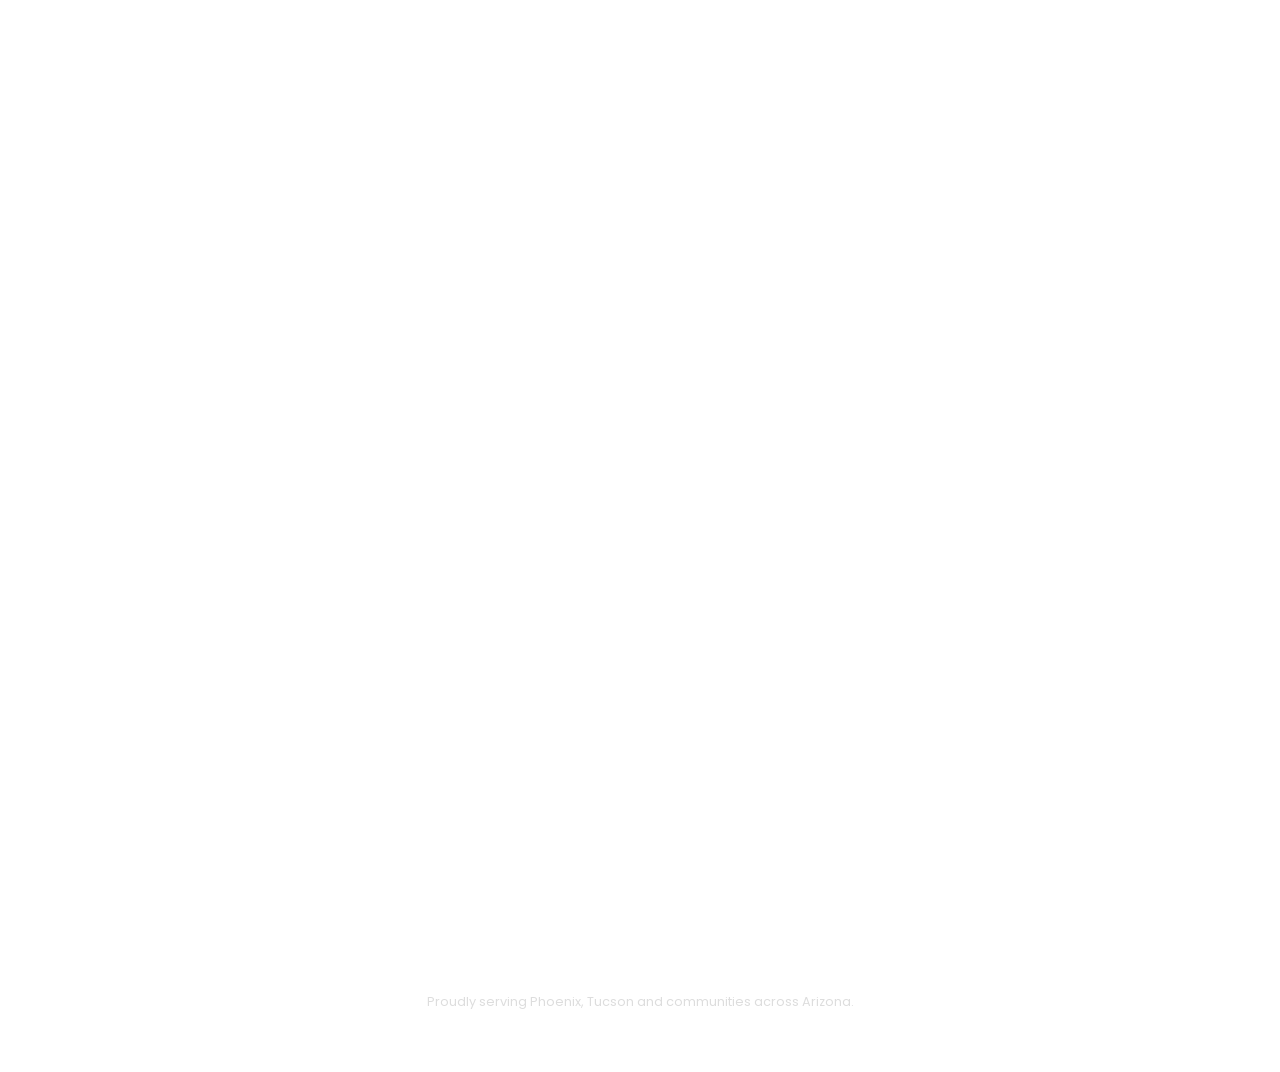
==== commit d257a35e: "Add fernly-polish.css with subtle visual refinements Co-authored-by: Bmn599 <52219053+Bmn599@users.n" ====
--- a/docs/index.html
+++ b/docs/index.html
@@ -14,6 +14,8 @@
   <link href="https://fonts.googleapis.com/css2?family=Poppins:wght@300;400;500;600;700&family=Playfair+Display:wght@400;700&display=swap" rel="stylesheet">
   <!-- AOS (Animate On Scroll) Library -->
   <link rel="stylesheet" href="https://unpkg.com/aos@2.3.1/dist/aos.css">
+  <!-- Fernly Polish - Subtle visual refinements -->
+  <link rel="stylesheet" href="fernly-polish.css">
   <!-- SMART AI SYSTEM - BROWSER-COMPATIBLE INTELLIGENT RESPONSES -->
   <!-- Reliable pattern-based AI with comprehensive mental health knowledge -->
   <!-- No external dependencies - works perfectly with static hosting -->
--- a/docs/fernly-polish.css
+++ b/docs/fernly-polish.css
@@ -0,0 +1,209 @@
+/**
+ * Fernly Health - Professional CSS Polish Override
+ * 
+ * Purpose: Subtle, non-invasive visual refinements
+ * - Does not alter layout, gradients, fonts, colors, or spacing logic
+ * - Only adds polish through shadows, hover effects, and consistency
+ * - Safe to apply over existing styles without conflicts
+ */
+
+/* ==========================================================================
+   CARDS - Consistent border-radius (18px), borders, and shadows
+   ========================================================================== */
+
+/* Service cards (services.html) */
+.card {
+  border-radius: 18px !important;
+  border: 1px solid rgba(255, 255, 255, 0.3) !important;
+  box-shadow: 0 4px 12px rgba(0, 0, 0, 0.08) !important;
+}
+
+.card:hover {
+  box-shadow: 0 12px 32px rgba(0, 0, 0, 0.15) !important;
+  transform: translateY(-8px) !important;
+}
+
+/* Team member cards (team.html) */
+.team-member {
+  border-radius: 18px !important;
+  border: 1px solid rgba(255, 255, 255, 0.3) !important;
+  box-shadow: 0 4px 12px rgba(0, 0, 0, 0.08) !important;
+}
+
+.team-member:hover {
+  box-shadow: 0 12px 32px rgba(0, 0, 0, 0.15) !important;
+  transform: translateY(-6px) !important;
+}
+
+/* Resource cards (index.html - AI chat responses) */
+.resource-card {
+  border-radius: 18px !important;
+  border: 1px solid rgba(224, 224, 224, 0.8) !important;
+  box-shadow: 0 2px 8px rgba(0, 0, 0, 0.06) !important;
+}
+
+.resource-card:hover {
+  box-shadow: 0 8px 20px rgba(0, 0, 0, 0.12) !important;
+  transform: translateY(-4px) !important;
+}
+
+/* Chat interface card */
+.chat-interface {
+  border-radius: 18px !important;
+  box-shadow: 0 8px 24px rgba(0, 0, 0, 0.12) !important;
+}
+
+/* ==========================================================================
+   BUTTONS - Smooth hover with lift and shadow
+   ========================================================================== */
+
+.btn-primary {
+  box-shadow: 0 2px 8px rgba(97, 146, 81, 0.2);
+  transition: all 0.3s ease;
+}
+
+.btn-primary:hover {
+  box-shadow: 0 6px 16px rgba(97, 146, 81, 0.3) !important;
+  transform: translateY(-3px) !important;
+}
+
+.btn-secondary {
+  box-shadow: 0 2px 8px rgba(255, 255, 255, 0.15);
+  transition: all 0.3s ease;
+}
+
+.btn-secondary:hover {
+  box-shadow: 0 6px 16px rgba(255, 255, 255, 0.25) !important;
+  transform: translateY(-3px) !important;
+}
+
+.btn-ai {
+  box-shadow: 0 3px 10px rgba(97, 146, 81, 0.25);
+}
+
+.btn-ai:hover {
+  box-shadow: 0 8px 20px rgba(97, 146, 81, 0.35) !important;
+  transform: translateY(-3px) !important;
+}
+
+/* ==========================================================================
+   CONTACT FORM - Consistent padding, soft radius, green focus ring
+   ========================================================================== */
+
+form input,
+form textarea {
+  padding: 1rem 1.25rem !important;
+  border-radius: 12px !important;
+  border: 1px solid rgba(0, 0, 0, 0.08);
+  transition: all 0.3s ease;
+}
+
+form input:focus,
+form textarea:focus {
+  outline: none !important;
+  box-shadow: 0 0 0 3px rgba(97, 146, 81, 0.25) !important;
+  border-color: rgba(97, 146, 81, 0.4) !important;
+}
+
+form button[type="submit"] {
+  box-shadow: 0 2px 8px rgba(97, 146, 81, 0.2);
+}
+
+form button[type="submit"]:hover {
+  box-shadow: 0 6px 16px rgba(97, 146, 81, 0.3) !important;
+}
+
+/* ==========================================================================
+   RESOURCE CARD IMAGES - Fixed height with object-fit
+   ========================================================================== */
+
+.resource-card img {
+  height: 180px;
+  width: 100%;
+  object-fit: cover;
+  border-radius: 12px;
+}
+
+/* ==========================================================================
+   HEADER - Enhanced translucency and polish
+   ========================================================================== */
+
+header {
+  background: rgba(255, 255, 255, 0.92) !important;
+  backdrop-filter: blur(12px) !important;
+  box-shadow: 0 2px 16px rgba(0, 0, 0, 0.08) !important;
+}
+
+/* ==========================================================================
+   STEPPER COMPONENT - Subtle polish for interactive elements
+   ========================================================================== */
+
+.stepper-nav button {
+  box-shadow: 0 2px 6px rgba(0, 0, 0, 0.08);
+  transition: all 0.3s ease;
+}
+
+.stepper-nav button:hover {
+  box-shadow: 0 4px 12px rgba(0, 0, 0, 0.12);
+  transform: translateY(-2px);
+}
+
+.stepper-nav button.active {
+  box-shadow: 0 4px 12px rgba(97, 146, 81, 0.25);
+}
+
+/* ==========================================================================
+   CHAT INPUT - Polish for chat interface
+   ========================================================================== */
+
+.chat-input-area {
+  box-shadow: 0 -2px 8px rgba(0, 0, 0, 0.05);
+}
+
+.input-container {
+  border-radius: 12px !important;
+  box-shadow: 0 2px 8px rgba(0, 0, 0, 0.06);
+}
+
+.input-container:focus-within {
+  box-shadow: 0 4px 12px rgba(97, 146, 81, 0.15) !important;
+}
+
+/* ==========================================================================
+   NAVIGATION LINKS - Subtle hover enhancement
+   ========================================================================== */
+
+.nav-links a:not(.btn-primary) {
+  transition: all 0.3s ease;
+}
+
+.nav-links a:not(.btn-primary):hover {
+  transform: translateY(-1px);
+}
+
+/* ==========================================================================
+   LOGIN FORM - Polish for login page (if exists)
+   ========================================================================== */
+
+.login-card {
+  border-radius: 18px !important;
+  box-shadow: 0 8px 24px rgba(0, 0, 0, 0.1) !important;
+}
+
+/* ==========================================================================
+   RESPONSIVE ADJUSTMENTS - Maintain polish on smaller screens
+   ========================================================================== */
+
+@media (max-width: 768px) {
+  .card:hover,
+  .team-member:hover,
+  .resource-card:hover {
+    transform: translateY(-4px) !important;
+  }
+  
+  .btn-primary:hover,
+  .btn-secondary:hover,
+  .btn-ai:hover {
+    transform: translateY(-2px) !important;
+  }
+}
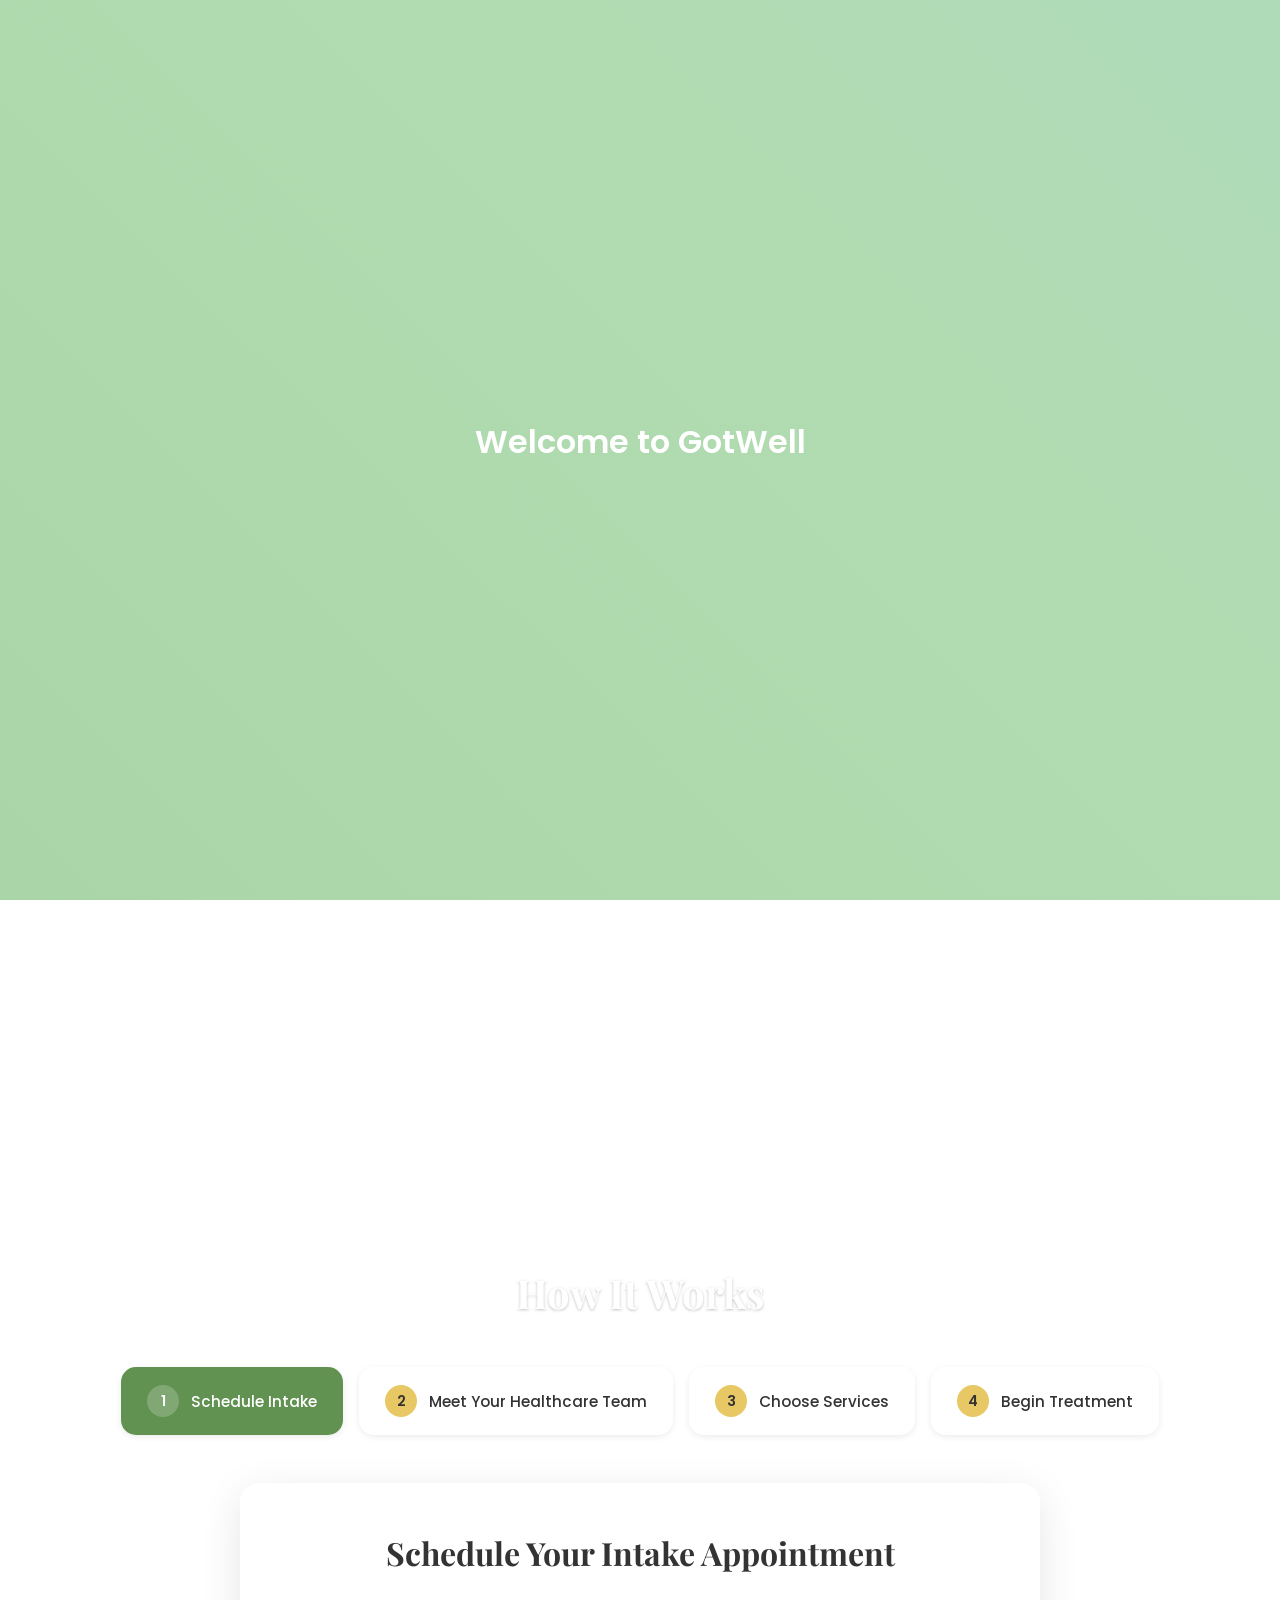
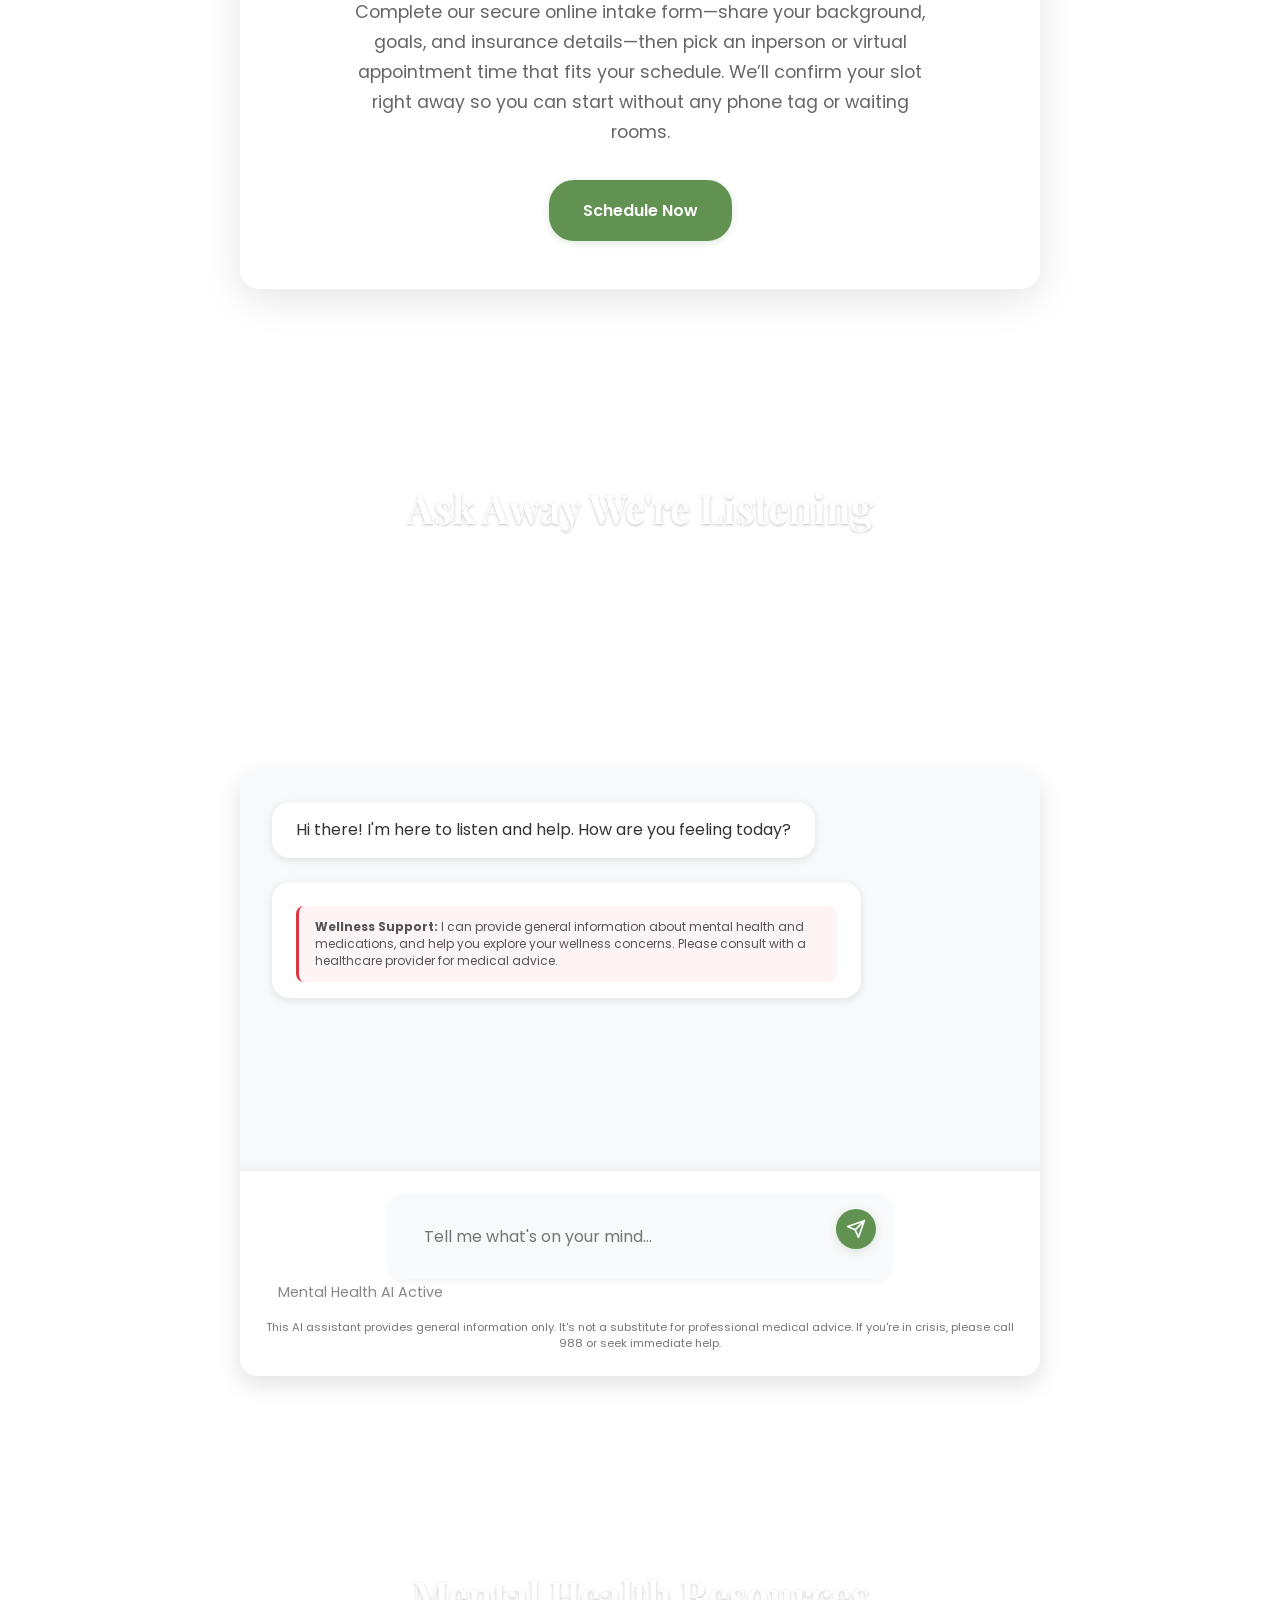
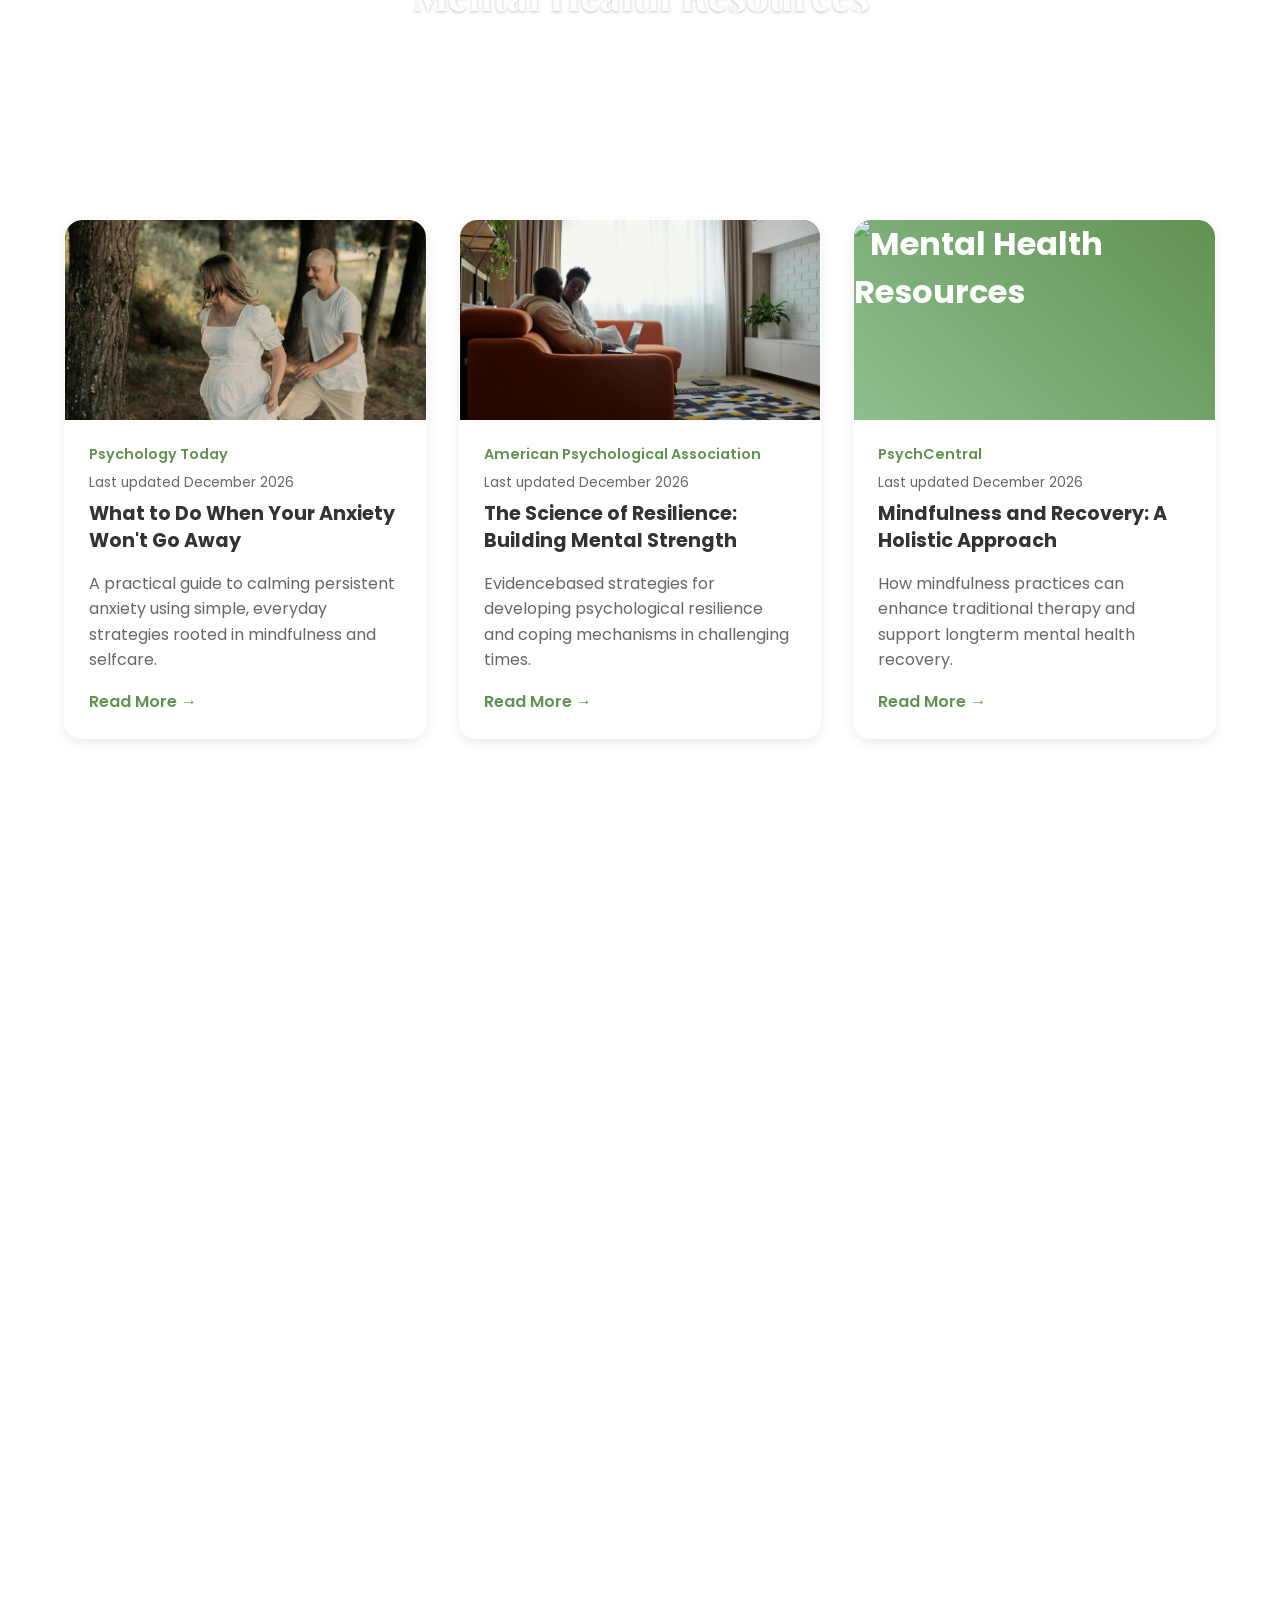
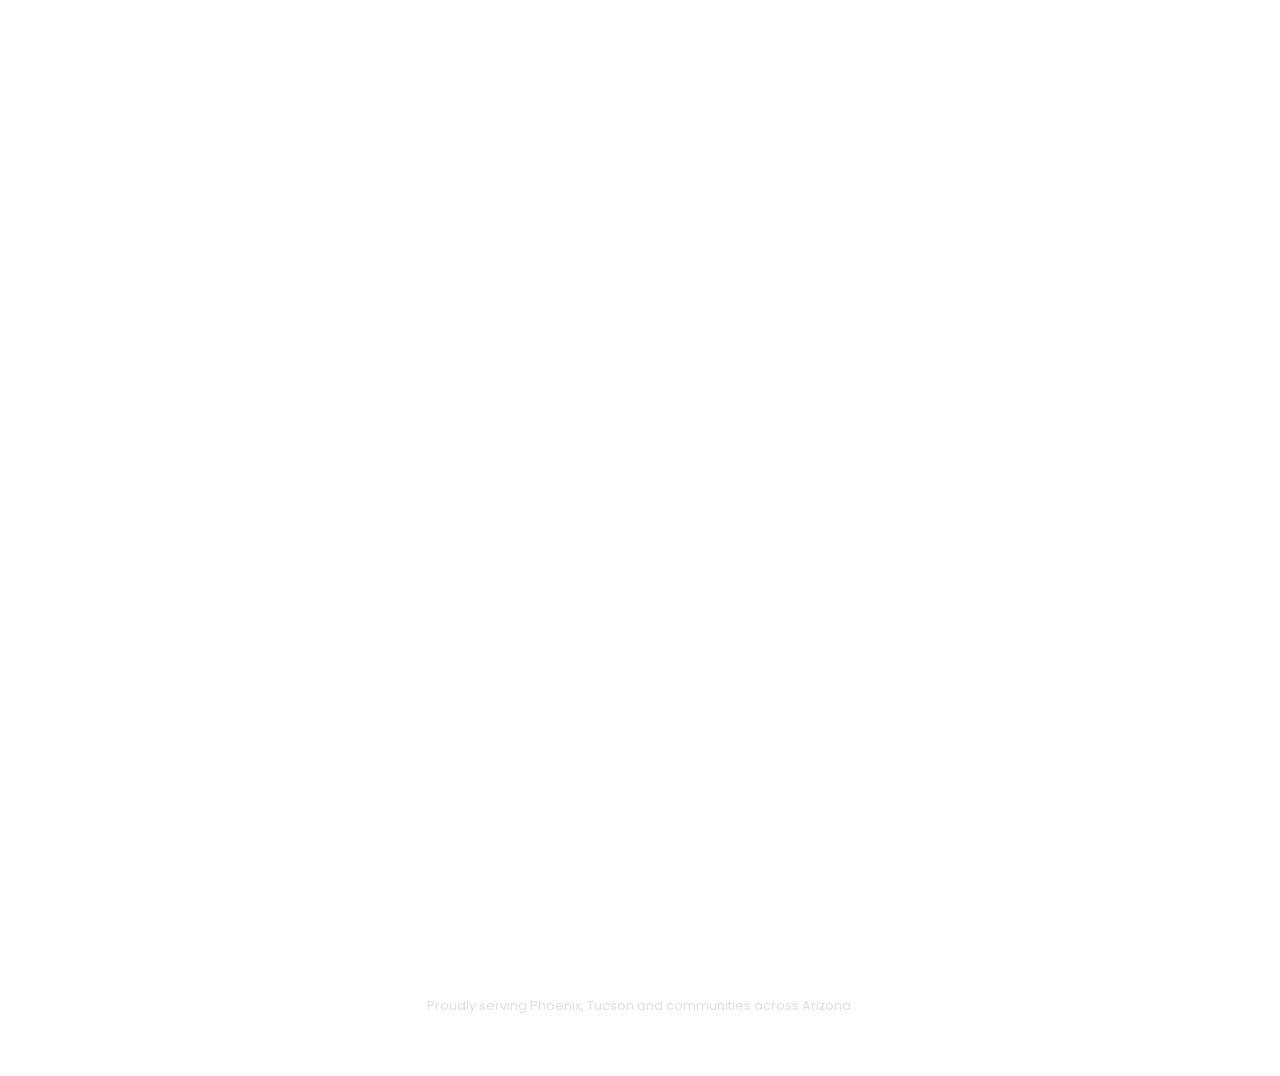
==== commit 482be8b0: "Replace Fernly with GotWell branding throughout codebase Co-authored-by: Bmn599 <52219053+Bmn599@use" ====
--- a/docs/index.html
+++ b/docs/index.html
@@ -10,12 +10,12 @@
 <head>
   <meta charset="UTF-8">
   <meta name="viewport" content="width=device-width, initial-scale=1.0">
-  <title>Fernly Health - Mental Wellness Reimagined</title>
+  <title>GotWell - Mental Wellness Reimagined</title>
   <link href="https://fonts.googleapis.com/css2?family=Poppins:wght@300;400;500;600;700&family=Playfair+Display:wght@400;700&display=swap" rel="stylesheet">
   <!-- AOS (Animate On Scroll) Library -->
   <link rel="stylesheet" href="https://unpkg.com/aos@2.3.1/dist/aos.css">
-  <!-- Fernly Polish - Subtle visual refinements -->
-  <link rel="stylesheet" href="fernly-polish.css">
+  <!-- GotWell Polish - Subtle visual refinements -->
+  <link rel="stylesheet" href="gotwell-polish.css">
   <!-- SMART AI SYSTEM - BROWSER-COMPATIBLE INTELLIGENT RESPONSES -->
   <!-- Reliable pattern-based AI with comprehensive mental health knowledge -->
   <!-- No external dependencies - works perfectly with static hosting -->
@@ -1374,7 +1374,7 @@
 
   <div class="loading-screen" id="loadingScreen">
     <div class="loading-content">
-      <div class="loading-text">Welcome to Fernly Health</div>
+      <div class="loading-text">Welcome to GotWell</div>
     </div>
   </div>
 
@@ -1383,8 +1383,8 @@
     <div class="container">
       <nav>
         <div class="logo">
-          <img src="images/Fernly-logo.png" alt="Fernly Health Logo">
-          <span>Fernly Health</span>
+          <img src="images/GotWell-logo.png" alt="GotWell Logo">
+          <span>GotWell</span>
         </div>
         <ul class="nav-links">
           <li><a href="#home">Home</a></li>
@@ -1408,7 +1408,7 @@
       </h1>
       <p class="tagline">Because just 'okay' isn't good enough</p>
       <div class="hero-buttons">
-        <a href="#ai-chat" class="btn-ai">Chat with Fernly</a>
+        <a href="#ai-chat" class="btn-ai">Chat with GotWell</a>
         <a href="services.html" class="btn-primary">Our Services</a>
         <a href="#contact" class="btn-secondary">Free Consultation</a>
       </div>
@@ -1508,7 +1508,7 @@
   <section id="ai-chat" data-aos="fade-up">
     <div class="container">
       <h2 class="section-title" data-aos="fade-up" data-aos-delay="100">Ask Away We're Listening</h2>
-      <p class="chat-intro" data-aos="fade-up" data-aos-delay="200">Have a quick question about your prescription or wellness plan but can’t make it into the clinic? Fernly AI delivers private, judgment free guidance 24/7 on medications, mental health conditions, and mini wellness check-ins. Just type your question and get clear, expert backed answers in seconds.</p>
+      <p class="chat-intro" data-aos="fade-up" data-aos-delay="200">Have a quick question about your prescription or wellness plan but can’t make it into the clinic? GotWell AI delivers private, judgment free guidance 24/7 on medications, mental health conditions, and mini wellness check-ins. Just type your question and get clear, expert backed answers in seconds.</p>
 
       <div class="chat-interface">
         <div class="chat-messages" id="chatMessages">
@@ -1649,8 +1649,8 @@
 
   <section id="about" data-aos="fade-up">
     <div class="container">
-      <h2 class="section-title" data-aos="fade-up" data-aos-delay="100">Reclaim Your Well Being with Fernly Health</h2>
-      <p data-aos="fade-up" data-aos-delay="200">At Fernly Health, we partner with you every step of your mental health and recovery journey. Helping you heal, grow, and reclaim balance. Our Arizona wide team of board certified psychiatrists, psychologists, therapists, and psychiatric nurse practitioners deliver compassionate, evidence based care in person or online. Ready to take the first step? Visit us today.</p>
+      <h2 class="section-title" data-aos="fade-up" data-aos-delay="100">Reclaim Your Well Being with GotWell</h2>
+      <p data-aos="fade-up" data-aos-delay="200">At GotWell, we partner with you every step of your mental health and recovery journey. Helping you heal, grow, and reclaim balance. Our Arizona wide team of board certified psychiatrists, psychologists, therapists, and psychiatric nurse practitioners deliver compassionate, evidence based care in person or online. Ready to take the first step? Visit us today.</p>
     </div>
   </section>
 
@@ -1686,7 +1686,7 @@
         <a href="#">Careers</a>
       </div>
       <p class="footer-blurb">Proudly serving Phoenix, Tucson and communities across Arizona.</p>
-      <p>&copy; 2025 Fernly Health. All rights reserved.</p>
+      <p>&copy; 2025 GotWell. All rights reserved.</p>
     </div>
   </footer>
 
--- a/docs/gotwell-polish.css
+++ b/docs/gotwell-polish.css
@@ -0,0 +1,227 @@
+/**
+ * GotWell - Professional CSS Polish Override
+ * 
+ * Purpose: Subtle, non-invasive visual refinements
+ * - Does not alter layout, gradients, fonts, colors, or spacing logic
+ * - Only adds polish through shadows, hover effects, and consistency
+ * - Safe to apply over existing styles without conflicts
+ */
+
+/* ==========================================================================
+   CARDS - Consistent border-radius (18px), borders, and shadows
+   ========================================================================== */
+
+/* Service cards (services.html) */
+.card {
+  border-radius: 15px !important;
+  border: 1px solid rgba(255, 255, 255, 0.3) !important;
+  box-shadow: 0 4px 12px rgba(0, 0, 0, 0.08) !important;
+}
+
+.card:hover {
+  box-shadow: 0 12px 32px rgba(0, 0, 0, 0.15) !important;
+  transform: translateY(-8px) scale(1.03) !important;
+}
+
+/* Team member cards (team.html) */
+.team-member {
+  border-radius: 15px !important;
+  border: 1px solid rgba(255, 255, 255, 0.3) !important;
+  box-shadow: 0 4px 12px rgba(0, 0, 0, 0.08) !important;
+}
+
+.team-member:hover {
+  box-shadow: 0 12px 32px rgba(0, 0, 0, 0.15) !important;
+  transform: translateY(-5px) !important;
+}
+
+/* Resource cards (index.html - AI chat responses) */
+.resource-card {
+  border-radius: 18px !important;
+  border: 1px solid rgba(224, 224, 224, 0.8) !important;
+  box-shadow: 0 2px 8px rgba(0, 0, 0, 0.06) !important;
+}
+
+.resource-card:hover {
+  box-shadow: 0 8px 20px rgba(0, 0, 0, 0.12) !important;
+  transform: translateY(-4px) !important;
+}
+
+/* Chat interface card */
+.chat-interface {
+  border-radius: 18px !important;
+  box-shadow: 0 8px 24px rgba(0, 0, 0, 0.12) !important;
+}
+
+/* Blog/Resource cards (index.html - Mental Health Resources) */
+.blog-card {
+  border-radius: 18px !important;
+  border: 1px solid rgba(255, 255, 255, 0.3) !important;
+  box-shadow: 0 4px 12px rgba(0, 0, 0, 0.08) !important;
+}
+
+.blog-card:hover {
+  box-shadow: 0 12px 32px rgba(0, 0, 0, 0.15) !important;
+  transform: translateY(-8px) !important;
+}
+
+/* ==========================================================================
+   BUTTONS - Smooth hover with lift and shadow
+   ========================================================================== */
+
+.btn-primary {
+  box-shadow: 0 2px 8px rgba(97, 146, 81, 0.2) !important;
+  transition: all 0.3s ease;
+}
+
+.btn-primary:hover {
+  box-shadow: 0 6px 16px rgba(97, 146, 81, 0.3) !important;
+  transform: translateY(-3px) !important;
+}
+
+.btn-secondary {
+  box-shadow: 0 2px 8px rgba(255, 255, 255, 0.15) !important;
+  transition: all 0.3s ease;
+}
+
+.btn-secondary:hover {
+  box-shadow: 0 6px 16px rgba(255, 255, 255, 0.25) !important;
+  transform: translateY(-3px) !important;
+}
+
+.btn-ai {
+  box-shadow: 0 3px 10px rgba(97, 146, 81, 0.25) !important;
+}
+
+.btn-ai:hover {
+  box-shadow: 0 8px 20px rgba(97, 146, 81, 0.35) !important;
+  transform: translateY(-3px) !important;
+}
+
+/* ==========================================================================
+   CONTACT FORM - Consistent padding, soft radius, green focus ring
+   ========================================================================== */
+
+form input,
+form textarea {
+  padding: 1rem 1.25rem !important;
+  border-radius: 12px !important;
+  border: 1px solid rgba(0, 0, 0, 0.08);
+  transition: all 0.3s ease;
+}
+
+form input:focus,
+form textarea:focus {
+  outline: none !important;
+  box-shadow: 0 0 0 3px rgba(97, 146, 81, 0.25) !important;
+  border-color: rgba(97, 146, 81, 0.4) !important;
+}
+
+form button[type="submit"] {
+  box-shadow: 0 2px 8px rgba(97, 146, 81, 0.2) !important;
+}
+
+form button[type="submit"]:hover {
+  box-shadow: 0 6px 16px rgba(97, 146, 81, 0.3) !important;
+}
+
+/* ==========================================================================
+   RESOURCE CARD IMAGES - Fixed height with object-fit
+   ========================================================================== */
+
+.resource-card img {
+  height: 180px !important;
+  width: 100% !important;
+  object-fit: cover !important;
+  border-radius: 12px !important;
+}
+
+/* Blog card images (already have object-fit but ensuring consistency) */
+.blog-image img {
+  object-fit: cover !important;
+  border-radius: 18px 18px 0 0;
+}
+
+/* ==========================================================================
+   HEADER - Enhanced translucency and polish
+   ========================================================================== */
+
+header {
+  background: rgba(255, 255, 255, 0.92) !important;
+  backdrop-filter: blur(12px) !important;
+  box-shadow: 0 2px 16px rgba(0, 0, 0, 0.08) !important;
+}
+
+/* ==========================================================================
+   STEPPER COMPONENT - Subtle polish for interactive elements
+   ========================================================================== */
+
+.stepper-nav button {
+  box-shadow: 0 2px 6px rgba(0, 0, 0, 0.08) !important;
+  transition: all 0.3s ease !important;
+}
+
+.stepper-nav button:hover {
+  box-shadow: 0 4px 12px rgba(0, 0, 0, 0.12) !important;
+  transform: translateY(-2px) !important;
+}
+
+.stepper-nav button.active {
+  box-shadow: 0 4px 12px rgba(97, 146, 81, 0.25);
+}
+
+/* ==========================================================================
+   CHAT INPUT - Polish for chat interface
+   ========================================================================== */
+
+.chat-input-area {
+  box-shadow: 0 -2px 8px rgba(0, 0, 0, 0.05) !important;
+}
+
+.input-container {
+  border-radius: 12px !important;
+  box-shadow: 0 2px 8px rgba(0, 0, 0, 0.06) !important;
+}
+
+.input-container:focus-within {
+  box-shadow: 0 4px 12px rgba(97, 146, 81, 0.15) !important;
+}
+
+/* ==========================================================================
+   NAVIGATION LINKS - Subtle hover enhancement
+   ========================================================================== */
+
+.nav-links a:not(.btn-primary) {
+  transition: all 0.3s ease !important;
+}
+
+.nav-links a:not(.btn-primary):hover {
+  transform: translateY(-1px) !important;
+}
+
+/* ==========================================================================
+   LOGIN FORM - Polish for login page (if exists)
+   ========================================================================== */
+
+.login-card {
+  border-radius: 18px !important;
+  box-shadow: 0 8px 24px rgba(0, 0, 0, 0.1) !important;
+}
+
+/* ==========================================================================
+   RESPONSIVE ADJUSTMENTS - Maintain polish on smaller screens
+   ========================================================================== */
+
+@media (max-width: 768px) {
+  .card:hover,
+  .team-member:hover,
+  .resource-card:hover {
+    transform: translateY(-4px) !important;
+  }
+  
+  .btn-primary:hover,
+  .btn-secondary:hover,
+  .btn-ai:hover {
+    transform: translateY(-2px) !important;
+  }
+}
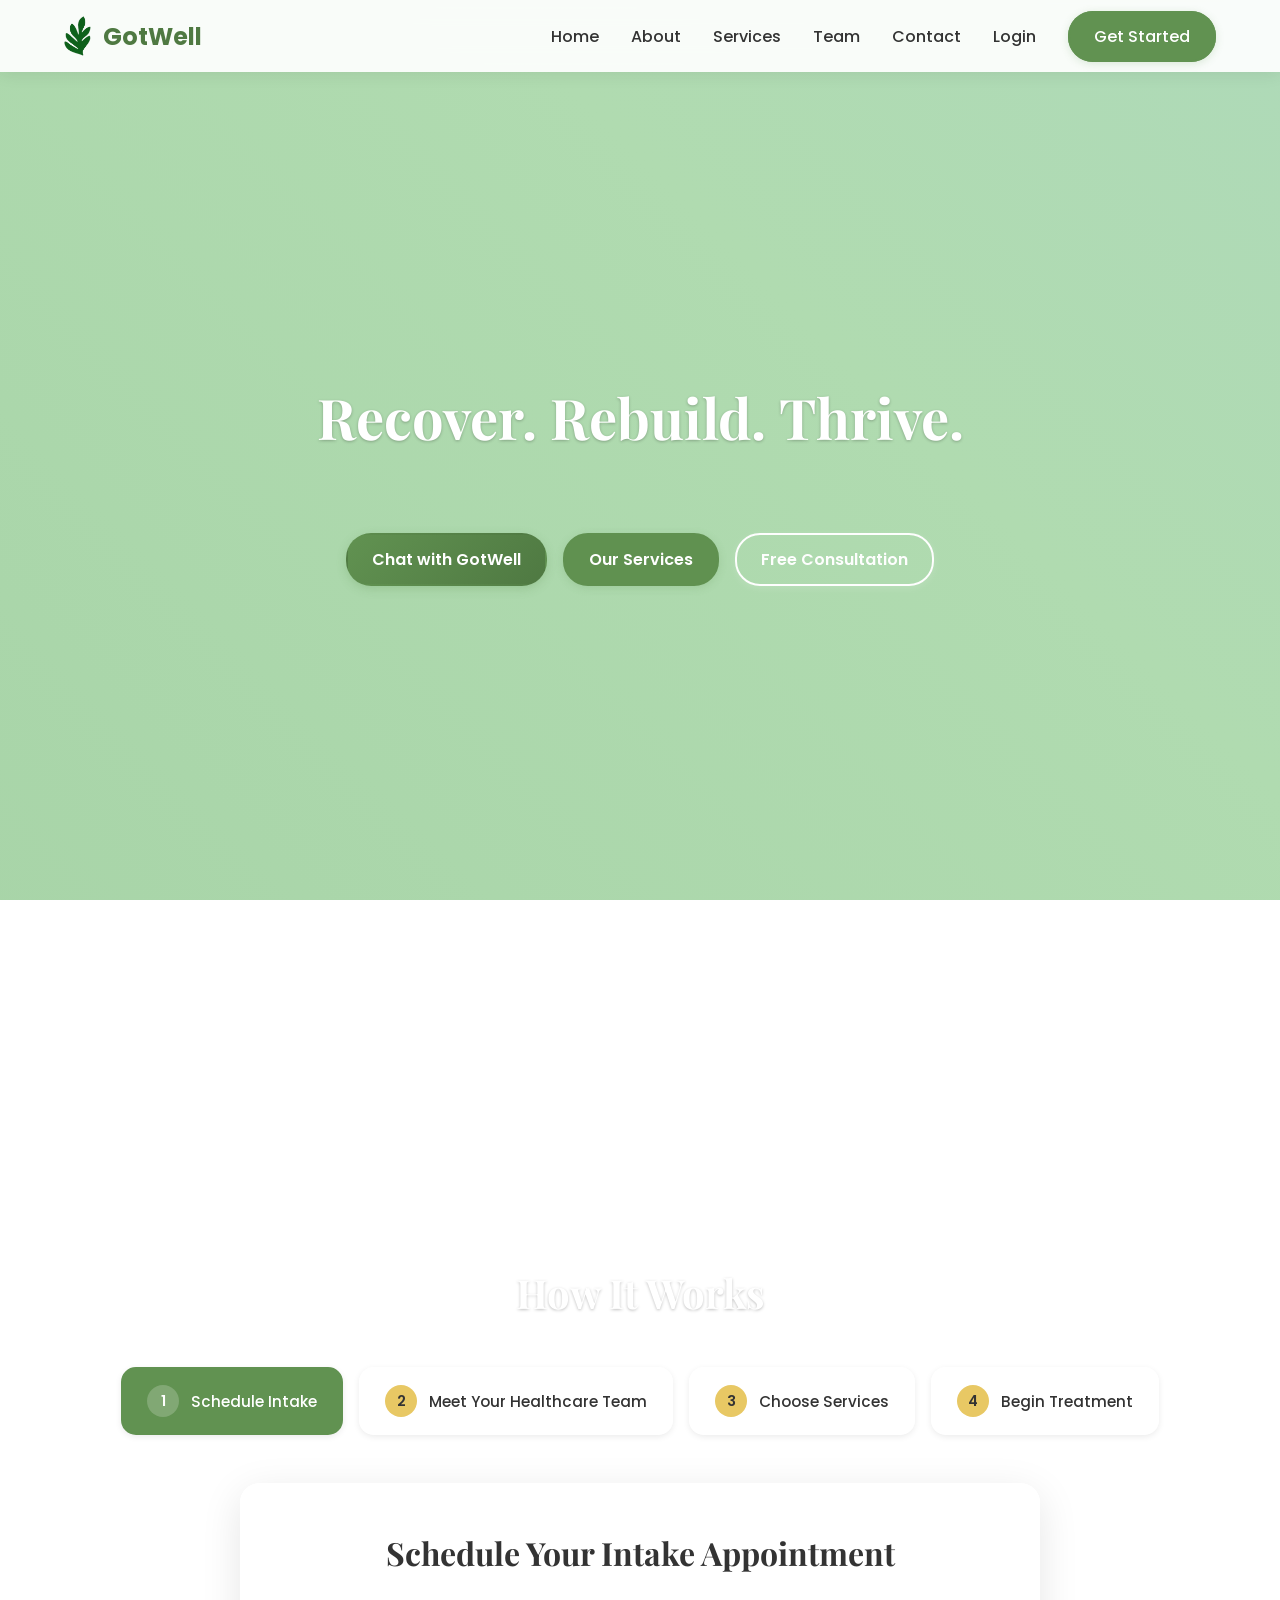
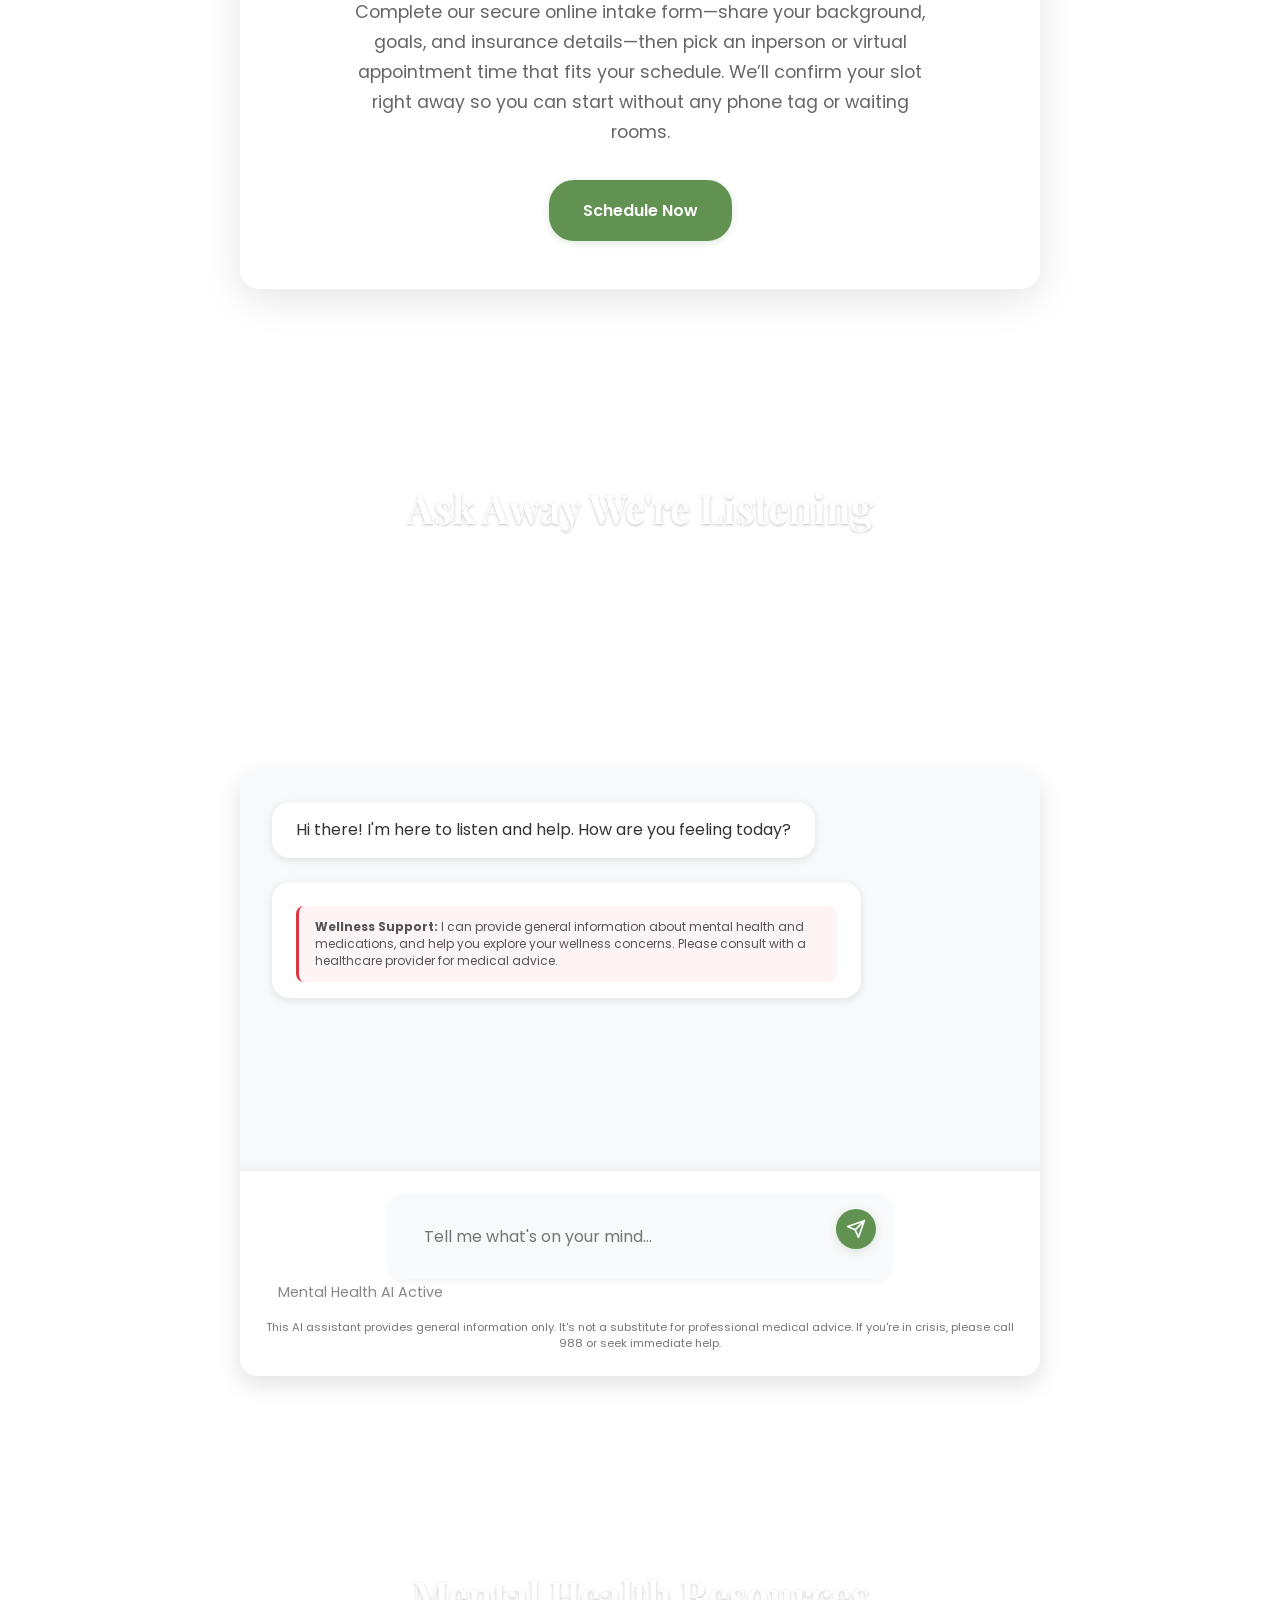
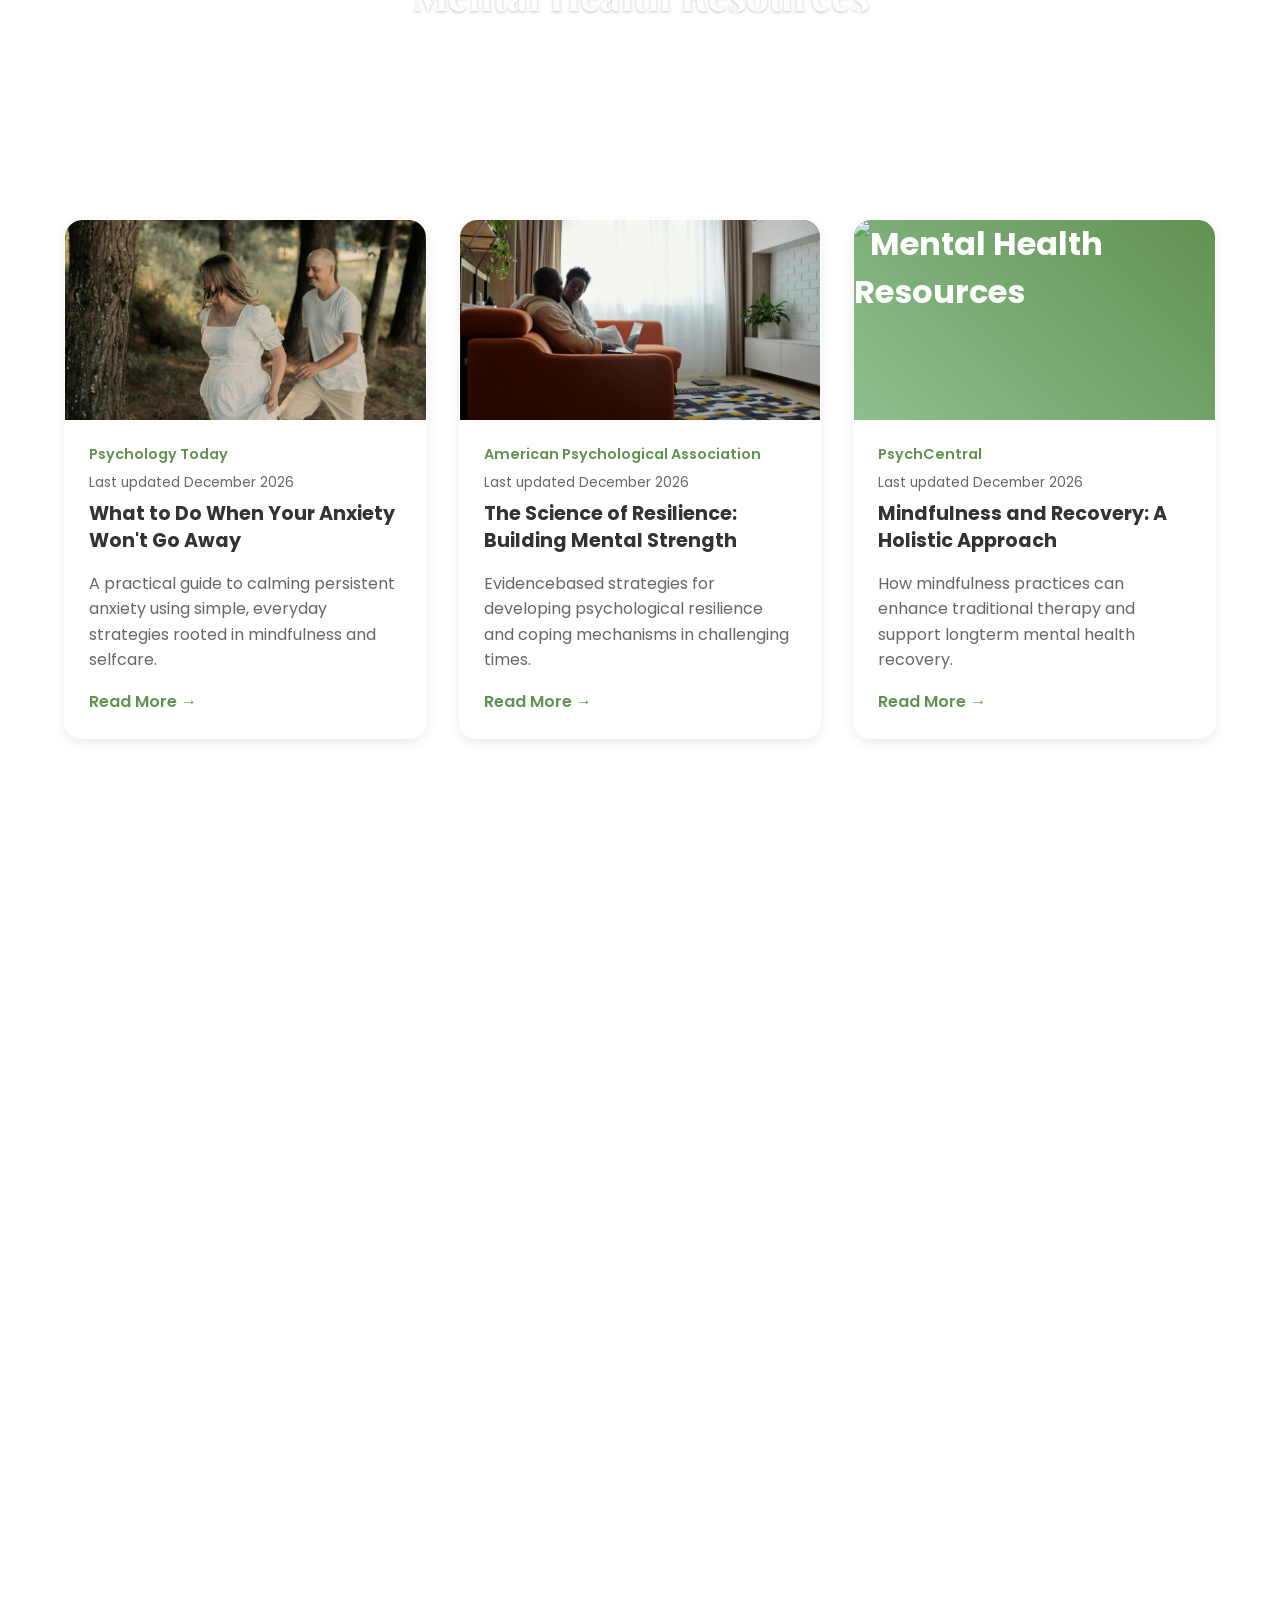
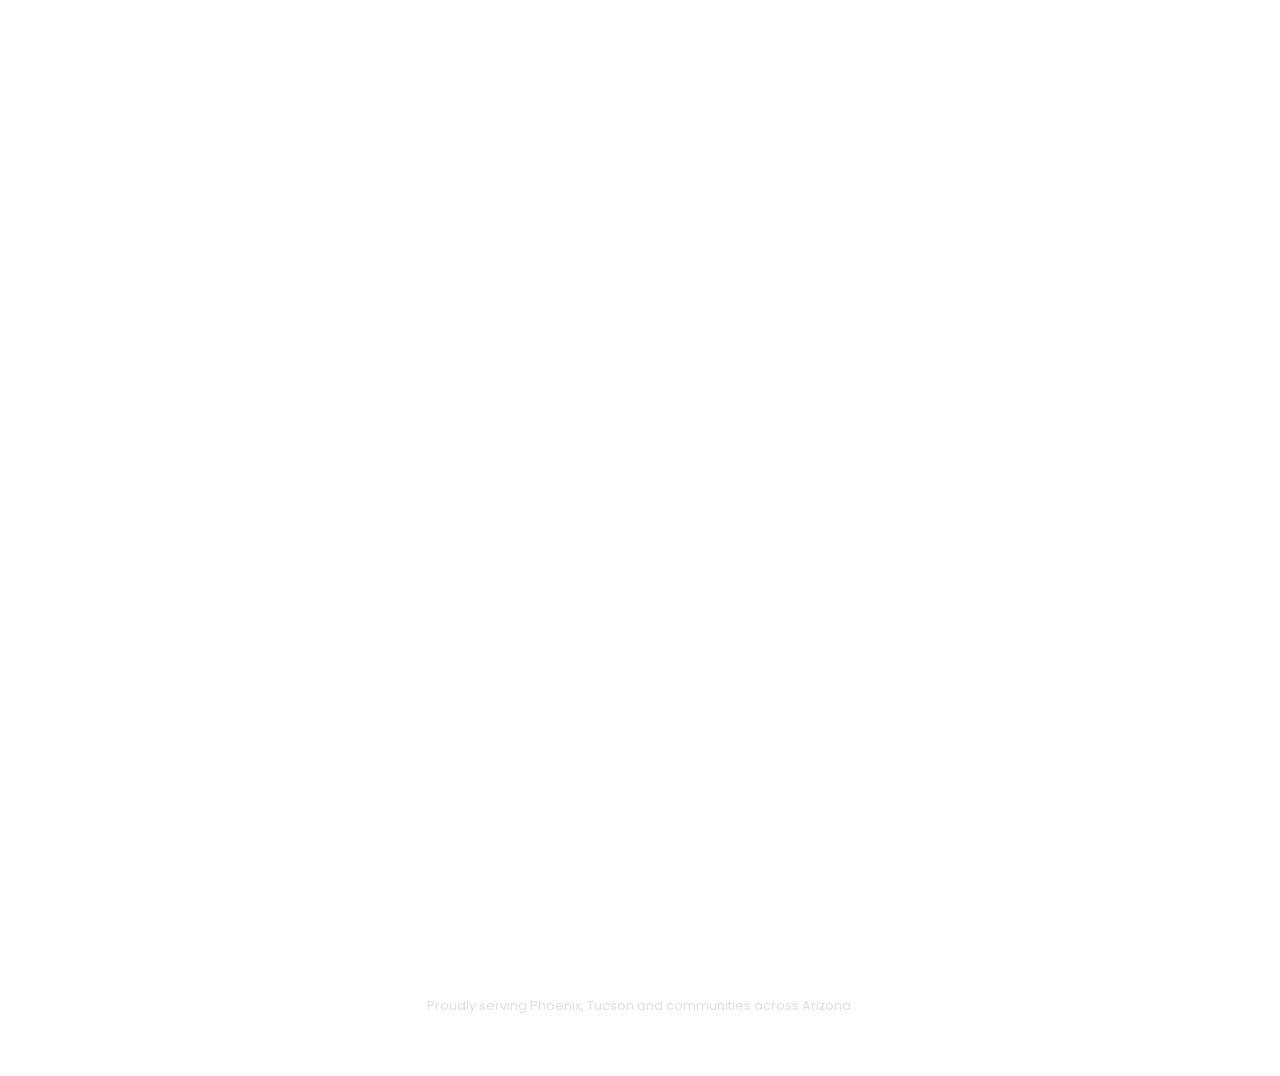
==== commit 0f344ee6: "Rebrand Fernly to GotWell across HTML, MD, JS, and CSS files Co-authored-by: Bmn599 <52219053+Bmn599" ====
--- a/docs/index.html
+++ b/docs/index.html
@@ -15,7 +15,7 @@
   <!-- AOS (Animate On Scroll) Library -->
   <link rel="stylesheet" href="https://unpkg.com/aos@2.3.1/dist/aos.css">
   <!-- GotWell Polish - Subtle visual refinements -->
-  <link rel="stylesheet" href="gotwell-polish.css">
+  <link rel="stylesheet" href="fernly-polish.css">
   <!-- SMART AI SYSTEM - BROWSER-COMPATIBLE INTELLIGENT RESPONSES -->
   <!-- Reliable pattern-based AI with comprehensive mental health knowledge -->
   <!-- No external dependencies - works perfectly with static hosting -->
@@ -991,98 +991,7 @@
       }
     }
 
-    /* Chat Bubble Component */
-    .chat-bubble {
-      position: fixed;
-      bottom: 20px;
-      left: 20px;
-      max-width: 280px;
-      background: var(--stepper-background);
-      border-radius: 20px;
-      box-shadow: 0 8px 32px rgba(0, 0, 0, 0.15);
-      padding: 1.5rem;
-      transform: translateY(100px);
-      opacity: 0;
-      visibility: hidden;
-      transition: all 0.4s ease;
-      z-index: 1000;
-      border: 1px solid rgba(255, 255, 255, 0.3);
-    }
-
-    .chat-bubble--visible {
-      transform: translateY(0);
-      opacity: 1;
-      visibility: visible;
-    }
-
-    .chat-bubble__content {
-      margin-bottom: 1rem;
-    }
-
-    .chat-bubble__text {
-      font-size: 1rem;
-      color: var(--stepper-text);
-      font-weight: 500;
-      margin-bottom: 1rem;
-      line-height: 1.4;
-    }
-
-    .chat-bubble__actions {
-      display: flex;
-      flex-direction: column;
-      gap: 0.5rem;
-    }
-
-    .chat-bubble__link {
-      background: var(--stepper-primary);
-      color: white;
-      padding: 0.75rem 1rem;
-      border-radius: 10px;
-      text-decoration: none;
-      font-weight: 500;
-      font-size: 0.9rem;
-      text-align: center;
-      transition: all 0.3s ease;
-    }
-
-    .chat-bubble__link:hover {
-      background: var(--stepper-primary-hover);
-      transform: translateY(-1px);
-    }
-
-    .chat-bubble__close {
-      position: absolute;
-      top: 8px;
-      right: 12px;
-      background: none;
-      border: none;
-      font-size: 1.5rem;
-      color: var(--stepper-text-light);
-      cursor: pointer;
-      width: 24px;
-      height: 24px;
-      border-radius: 50%;
-      display: flex;
-      align-items: center;
-      justify-content: center;
-      transition: all 0.3s ease;
-    }
-
-    .chat-bubble__close:hover {
-      background: rgba(0, 0, 0, 0.1);
-      color: var(--stepper-text);
-    }
-
-    /* Mobile adjustments for chat bubble */
-    @media (max-width: 768px) {
-      .chat-bubble {
-        bottom: 15px;
-        left: 15px;
-        right: 15px;
-        max-width: none;
-        width: calc(100% - 30px);
-      }
-    }
+    /* TODO: Chat bubble CSS removed as component was removed during rebranding */
 
     /* Blank section placeholder */
     .blank-section {
@@ -1383,7 +1292,7 @@
     <div class="container">
       <nav>
         <div class="logo">
-          <img src="images/GotWell-logo.png" alt="GotWell Logo">
+          <img src="images/gotwell-logo.png" alt="GotWell Logo">
           <span>GotWell</span>
         </div>
         <ul class="nav-links">
@@ -1667,17 +1576,7 @@
     </div>
   </section>
 
-  <!-- Chat Bubble Component -->
-  <div class="chat-bubble" id="chatBubble" aria-hidden="true">
-    <div class="chat-bubble__content">
-      <div class="chat-bubble__text">Not sure where to begin? Start here.</div>
-      <div class="chat-bubble__actions">
-        <a href="services.html" class="chat-bubble__link">View Services</a>
-        <a href="#contact" class="chat-bubble__link">Book Consultation</a>
-      </div>
-    </div>
-    <button class="chat-bubble__close" aria-label="Close chat bubble">&times;</button>
-  </div>
+  <!-- TODO: "Not sure where to begin" chat bubble popup removed as per rebranding requirements -->
 
   <footer>
     <div class="container footer-flex">
@@ -2032,124 +1931,7 @@
 
 <!-- Chat Bubble Component JavaScript -->
 <script>
-document.addEventListener('DOMContentLoaded', function() {
-  const chatBubble = document.getElementById('chatBubble');
-  const chatBubbleClose = document.querySelector('.chat-bubble__close');
-  let chatBubbleTimer;
-  let isUserInteracting = false;
-  let chatBubbleShown = false;
-  
-  // Check if we're on a page with AI chat functionality
-  function isAIChatActive() {
-    const chatInterface = document.querySelector('.chat-interface');
-    const chatInput = document.getElementById('chatInput');
-    
-    // Check if chat interface exists and if user is actively typing
-    if (chatInterface && chatInput) {
-      return chatInput === document.activeElement || 
-             chatInput.value.length > 0 ||
-             document.querySelector('.message.user'); // Check if user has sent messages
-    }
-    return false;
-  }
-  
-  // Show chat bubble
-  function showChatBubble() {
-    if (!chatBubbleShown && !isAIChatActive()) {
-      chatBubble.classList.add('chat-bubble--visible');
-      chatBubble.setAttribute('aria-hidden', 'false');
-      chatBubbleShown = true;
-    }
-  }
-  
-  // Hide chat bubble
-  function hideChatBubble() {
-    chatBubble.classList.remove('chat-bubble--visible');
-    chatBubble.setAttribute('aria-hidden', 'true');
-    chatBubbleShown = false;
-  }
-  
-  // Start timer for chat bubble
-  function startChatBubbleTimer() {
-    clearTimeout(chatBubbleTimer);
-    chatBubbleTimer = setTimeout(() => {
-      if (!isUserInteracting && !isAIChatActive()) {
-        showChatBubble();
-      }
-    }, 60000); // 1 minute
-  }
-  
-  // Reset timer on user interaction
-  function resetChatBubbleTimer() {
-    isUserInteracting = true;
-    hideChatBubble();
-    clearTimeout(chatBubbleTimer);
-    
-    // Reset interaction flag after a short delay
-    setTimeout(() => {
-      isUserInteracting = false;
-      // Only restart timer if we're still in the hero section
-      if (isInHeroSection()) {
-        startChatBubbleTimer();
-      }
-    }, 2000);
-  }
-  
-  // Check if user is in hero section
-  function isInHeroSection() {
-    const heroSection = document.getElementById('home');
-    if (!heroSection) return false;
-    
-    const heroRect = heroSection.getBoundingClientRect();
-    const viewportHeight = window.innerHeight;
-    
-    // Consider user in hero section if hero is visible in viewport
-    return heroRect.top < viewportHeight && heroRect.bottom > 0;
-  }
-  
-  // Handle scroll events
-  function handleScroll() {
-    resetChatBubbleTimer();
-    
-    // Hide chat bubble if user scrolls past hero section
-    if (!isInHeroSection()) {
-      hideChatBubble();
-      clearTimeout(chatBubbleTimer);
-    }
-  }
-  
-  // Initialize chat bubble functionality
-  function initializeChatBubble() {
-    // Close button functionality
-    chatBubbleClose.addEventListener('click', function() {
-      hideChatBubble();
-      clearTimeout(chatBubbleTimer);
-    });
-    
-    // Start timer when page loads if in hero section
-    if (isInHeroSection()) {
-      startChatBubbleTimer();
-    }
-    
-    // Listen for scroll events
-    window.addEventListener('scroll', handleScroll, { passive: true });
-    
-    // Listen for mouse movement and keyboard activity
-    document.addEventListener('mousemove', resetChatBubbleTimer, { passive: true });
-    document.addEventListener('keydown', resetChatBubbleTimer, { passive: true });
-    document.addEventListener('click', resetChatBubbleTimer, { passive: true });
-    
-    // Hide chat bubble when AI chat is being used
-    const chatInput = document.getElementById('chatInput');
-    if (chatInput) {
-      chatInput.addEventListener('focus', hideChatBubble);
-      chatInput.addEventListener('input', hideChatBubble);
-    }
-  }
-  
-  // Initialize the chat bubble
-  initializeChatBubble();
-});
+// TODO: Chat bubble ("Not sure where to begin") code removed as per rebranding requirements
 </script>
 
 <script>
--- a/docs/fernly-polish.css
+++ b/docs/fernly-polish.css
@@ -0,0 +1,227 @@
+/**
+ * GotWell - Professional CSS Polish Override
+ * 
+ * Purpose: Subtle, non-invasive visual refinements
+ * - Does not alter layout, gradients, fonts, colors, or spacing logic
+ * - Only adds polish through shadows, hover effects, and consistency
+ * - Safe to apply over existing styles without conflicts
+ */
+
+/* ==========================================================================
+   CARDS - Consistent border-radius (18px), borders, and shadows
+   ========================================================================== */
+
+/* Service cards (services.html) */
+.card {
+  border-radius: 15px !important;
+  border: 1px solid rgba(255, 255, 255, 0.3) !important;
+  box-shadow: 0 4px 12px rgba(0, 0, 0, 0.08) !important;
+}
+
+.card:hover {
+  box-shadow: 0 12px 32px rgba(0, 0, 0, 0.15) !important;
+  transform: translateY(-8px) scale(1.03) !important;
+}
+
+/* Team member cards (team.html) */
+.team-member {
+  border-radius: 15px !important;
+  border: 1px solid rgba(255, 255, 255, 0.3) !important;
+  box-shadow: 0 4px 12px rgba(0, 0, 0, 0.08) !important;
+}
+
+.team-member:hover {
+  box-shadow: 0 12px 32px rgba(0, 0, 0, 0.15) !important;
+  transform: translateY(-5px) !important;
+}
+
+/* Resource cards (index.html - AI chat responses) */
+.resource-card {
+  border-radius: 18px !important;
+  border: 1px solid rgba(224, 224, 224, 0.8) !important;
+  box-shadow: 0 2px 8px rgba(0, 0, 0, 0.06) !important;
+}
+
+.resource-card:hover {
+  box-shadow: 0 8px 20px rgba(0, 0, 0, 0.12) !important;
+  transform: translateY(-4px) !important;
+}
+
+/* Chat interface card */
+.chat-interface {
+  border-radius: 18px !important;
+  box-shadow: 0 8px 24px rgba(0, 0, 0, 0.12) !important;
+}
+
+/* Blog/Resource cards (index.html - Mental Health Resources) */
+.blog-card {
+  border-radius: 18px !important;
+  border: 1px solid rgba(255, 255, 255, 0.3) !important;
+  box-shadow: 0 4px 12px rgba(0, 0, 0, 0.08) !important;
+}
+
+.blog-card:hover {
+  box-shadow: 0 12px 32px rgba(0, 0, 0, 0.15) !important;
+  transform: translateY(-8px) !important;
+}
+
+/* ==========================================================================
+   BUTTONS - Smooth hover with lift and shadow
+   ========================================================================== */
+
+.btn-primary {
+  box-shadow: 0 2px 8px rgba(97, 146, 81, 0.2) !important;
+  transition: all 0.3s ease;
+}
+
+.btn-primary:hover {
+  box-shadow: 0 6px 16px rgba(97, 146, 81, 0.3) !important;
+  transform: translateY(-3px) !important;
+}
+
+.btn-secondary {
+  box-shadow: 0 2px 8px rgba(255, 255, 255, 0.15) !important;
+  transition: all 0.3s ease;
+}
+
+.btn-secondary:hover {
+  box-shadow: 0 6px 16px rgba(255, 255, 255, 0.25) !important;
+  transform: translateY(-3px) !important;
+}
+
+.btn-ai {
+  box-shadow: 0 3px 10px rgba(97, 146, 81, 0.25) !important;
+}
+
+.btn-ai:hover {
+  box-shadow: 0 8px 20px rgba(97, 146, 81, 0.35) !important;
+  transform: translateY(-3px) !important;
+}
+
+/* ==========================================================================
+   CONTACT FORM - Consistent padding, soft radius, green focus ring
+   ========================================================================== */
+
+form input,
+form textarea {
+  padding: 1rem 1.25rem !important;
+  border-radius: 12px !important;
+  border: 1px solid rgba(0, 0, 0, 0.08);
+  transition: all 0.3s ease;
+}
+
+form input:focus,
+form textarea:focus {
+  outline: none !important;
+  box-shadow: 0 0 0 3px rgba(97, 146, 81, 0.25) !important;
+  border-color: rgba(97, 146, 81, 0.4) !important;
+}
+
+form button[type="submit"] {
+  box-shadow: 0 2px 8px rgba(97, 146, 81, 0.2) !important;
+}
+
+form button[type="submit"]:hover {
+  box-shadow: 0 6px 16px rgba(97, 146, 81, 0.3) !important;
+}
+
+/* ==========================================================================
+   RESOURCE CARD IMAGES - Fixed height with object-fit
+   ========================================================================== */
+
+.resource-card img {
+  height: 180px !important;
+  width: 100% !important;
+  object-fit: cover !important;
+  border-radius: 12px !important;
+}
+
+/* Blog card images (already have object-fit but ensuring consistency) */
+.blog-image img {
+  object-fit: cover !important;
+  border-radius: 18px 18px 0 0;
+}
+
+/* ==========================================================================
+   HEADER - Enhanced translucency and polish
+   ========================================================================== */
+
+header {
+  background: rgba(255, 255, 255, 0.92) !important;
+  backdrop-filter: blur(12px) !important;
+  box-shadow: 0 2px 16px rgba(0, 0, 0, 0.08) !important;
+}
+
+/* ==========================================================================
+   STEPPER COMPONENT - Subtle polish for interactive elements
+   ========================================================================== */
+
+.stepper-nav button {
+  box-shadow: 0 2px 6px rgba(0, 0, 0, 0.08) !important;
+  transition: all 0.3s ease !important;
+}
+
+.stepper-nav button:hover {
+  box-shadow: 0 4px 12px rgba(0, 0, 0, 0.12) !important;
+  transform: translateY(-2px) !important;
+}
+
+.stepper-nav button.active {
+  box-shadow: 0 4px 12px rgba(97, 146, 81, 0.25);
+}
+
+/* ==========================================================================
+   CHAT INPUT - Polish for chat interface
+   ========================================================================== */
+
+.chat-input-area {
+  box-shadow: 0 -2px 8px rgba(0, 0, 0, 0.05) !important;
+}
+
+.input-container {
+  border-radius: 12px !important;
+  box-shadow: 0 2px 8px rgba(0, 0, 0, 0.06) !important;
+}
+
+.input-container:focus-within {
+  box-shadow: 0 4px 12px rgba(97, 146, 81, 0.15) !important;
+}
+
+/* ==========================================================================
+   NAVIGATION LINKS - Subtle hover enhancement
+   ========================================================================== */
+
+.nav-links a:not(.btn-primary) {
+  transition: all 0.3s ease !important;
+}
+
+.nav-links a:not(.btn-primary):hover {
+  transform: translateY(-1px) !important;
+}
+
+/* ==========================================================================
+   LOGIN FORM - Polish for login page (if exists)
+   ========================================================================== */
+
+.login-card {
+  border-radius: 18px !important;
+  box-shadow: 0 8px 24px rgba(0, 0, 0, 0.1) !important;
+}
+
+/* ==========================================================================
+   RESPONSIVE ADJUSTMENTS - Maintain polish on smaller screens
+   ========================================================================== */
+
+@media (max-width: 768px) {
+  .card:hover,
+  .team-member:hover,
+  .resource-card:hover {
+    transform: translateY(-4px) !important;
+  }
+  
+  .btn-primary:hover,
+  .btn-secondary:hover,
+  .btn-ai:hover {
+    transform: translateY(-2px) !important;
+  }
+}
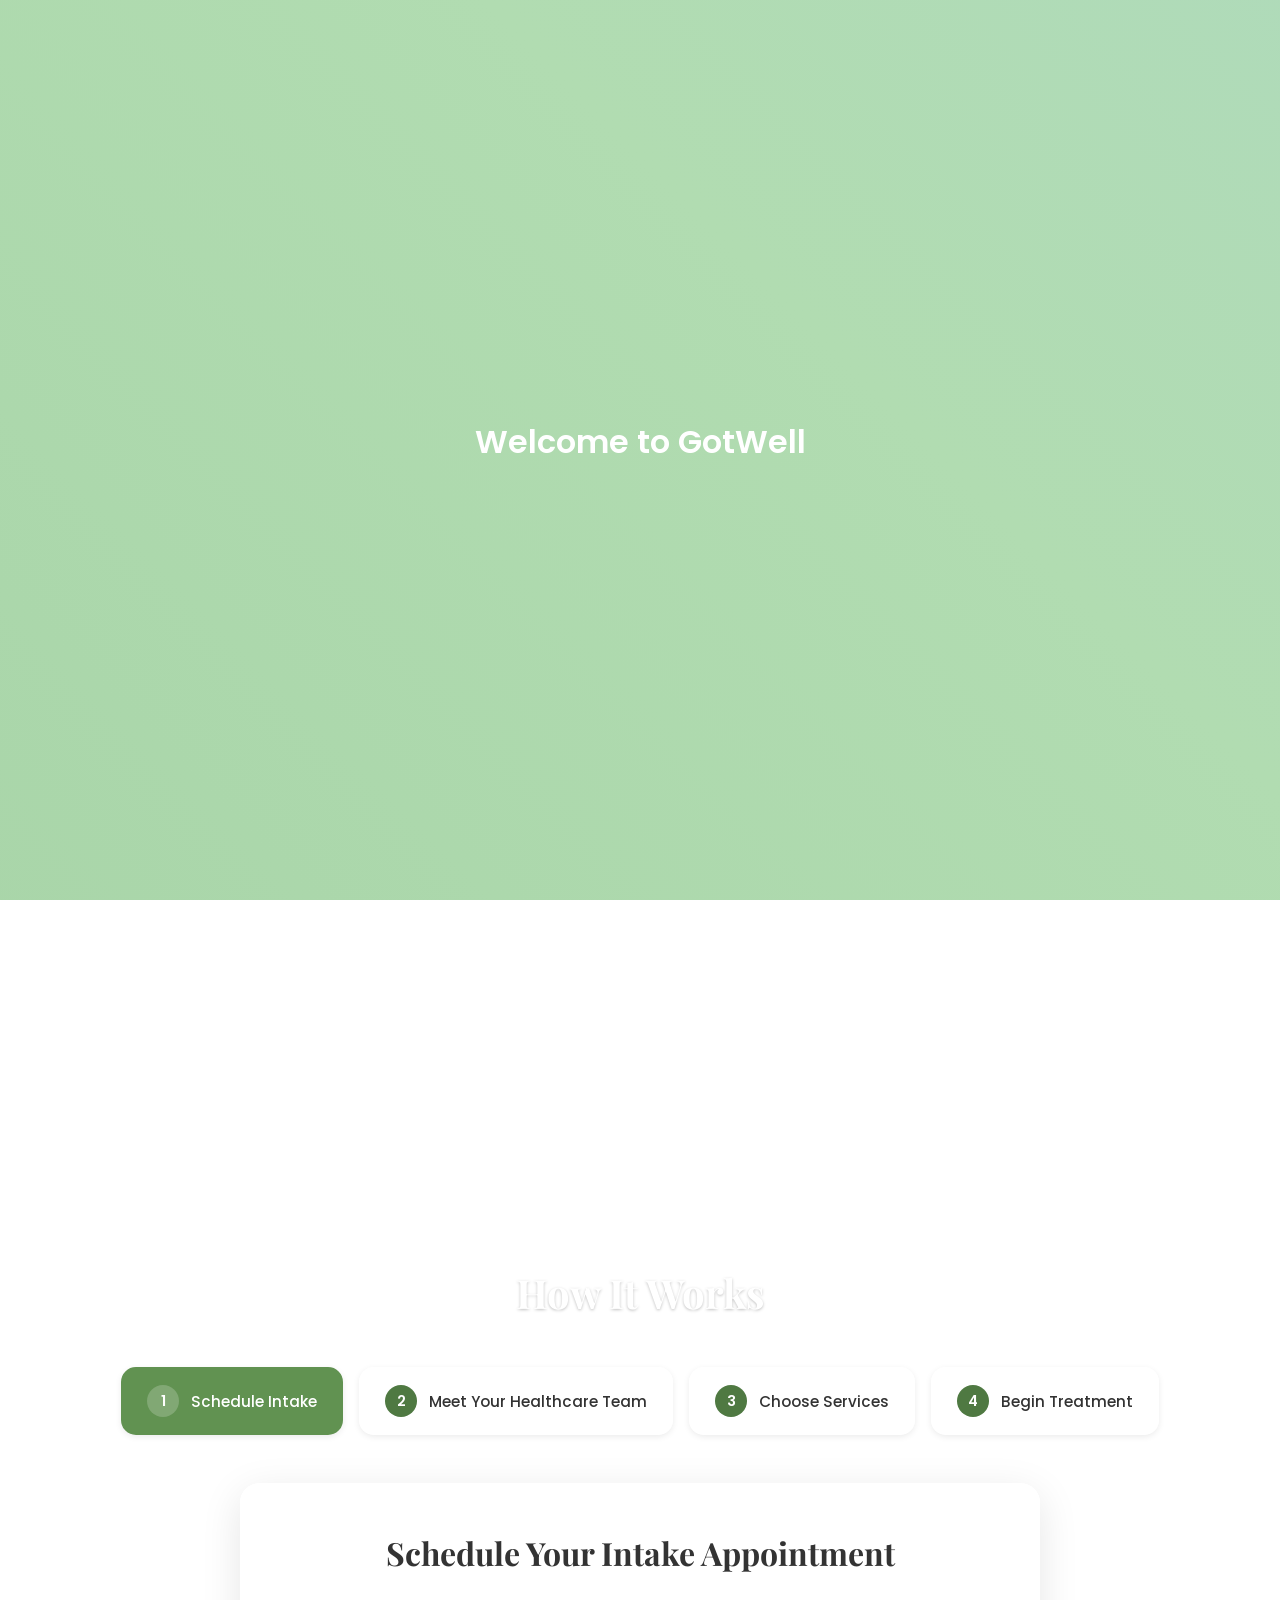
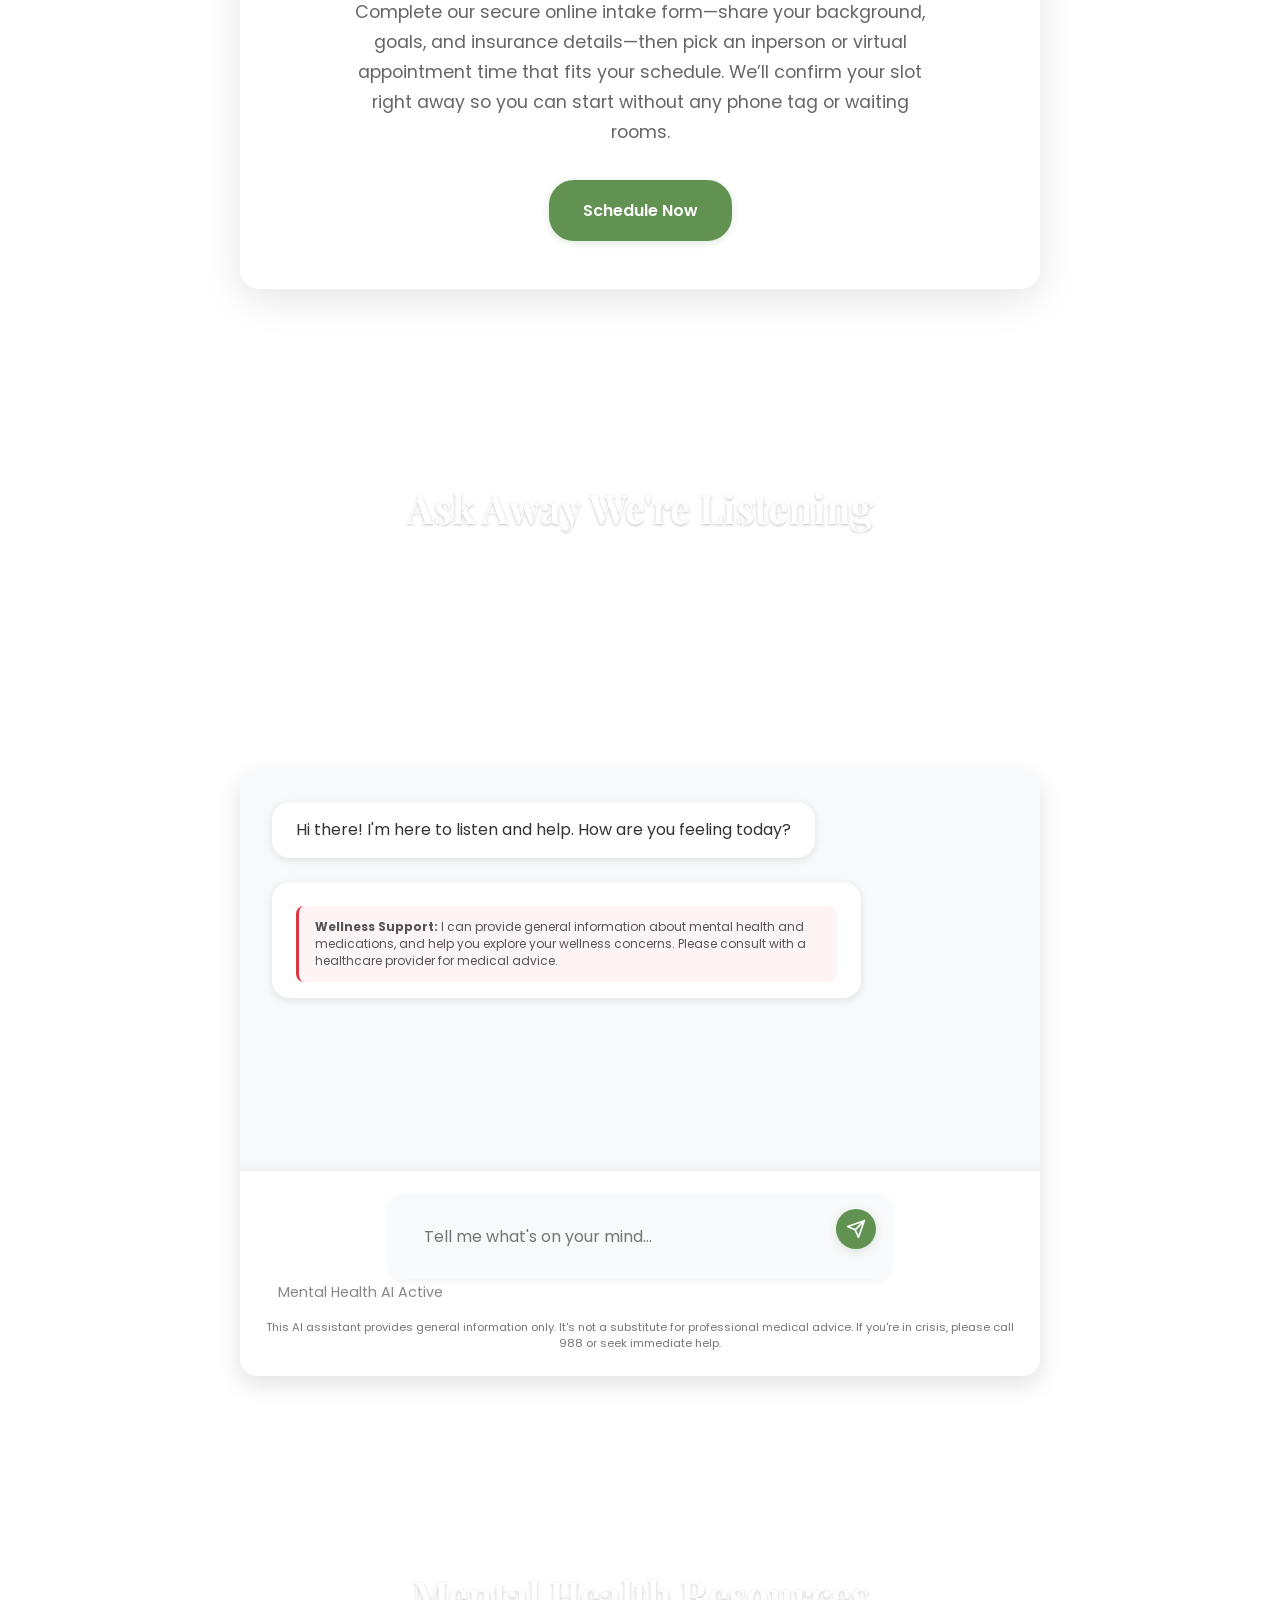
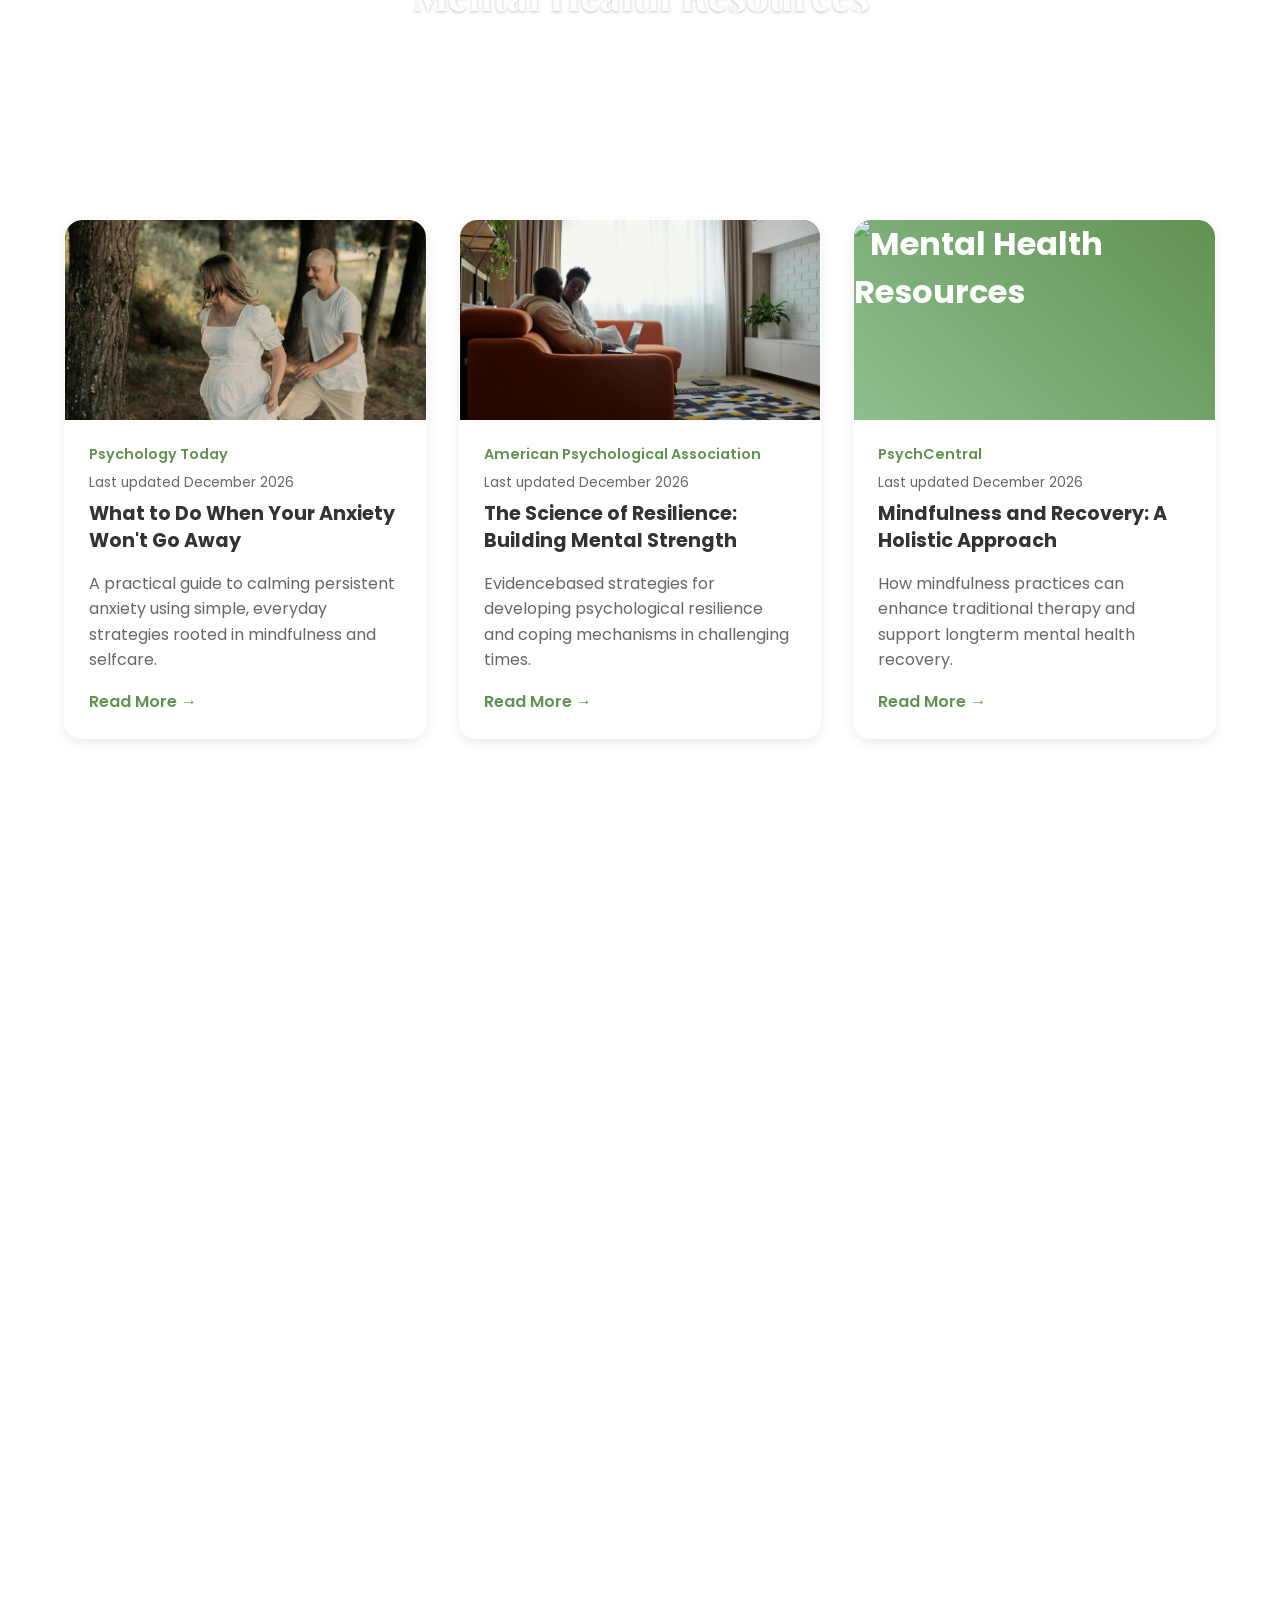
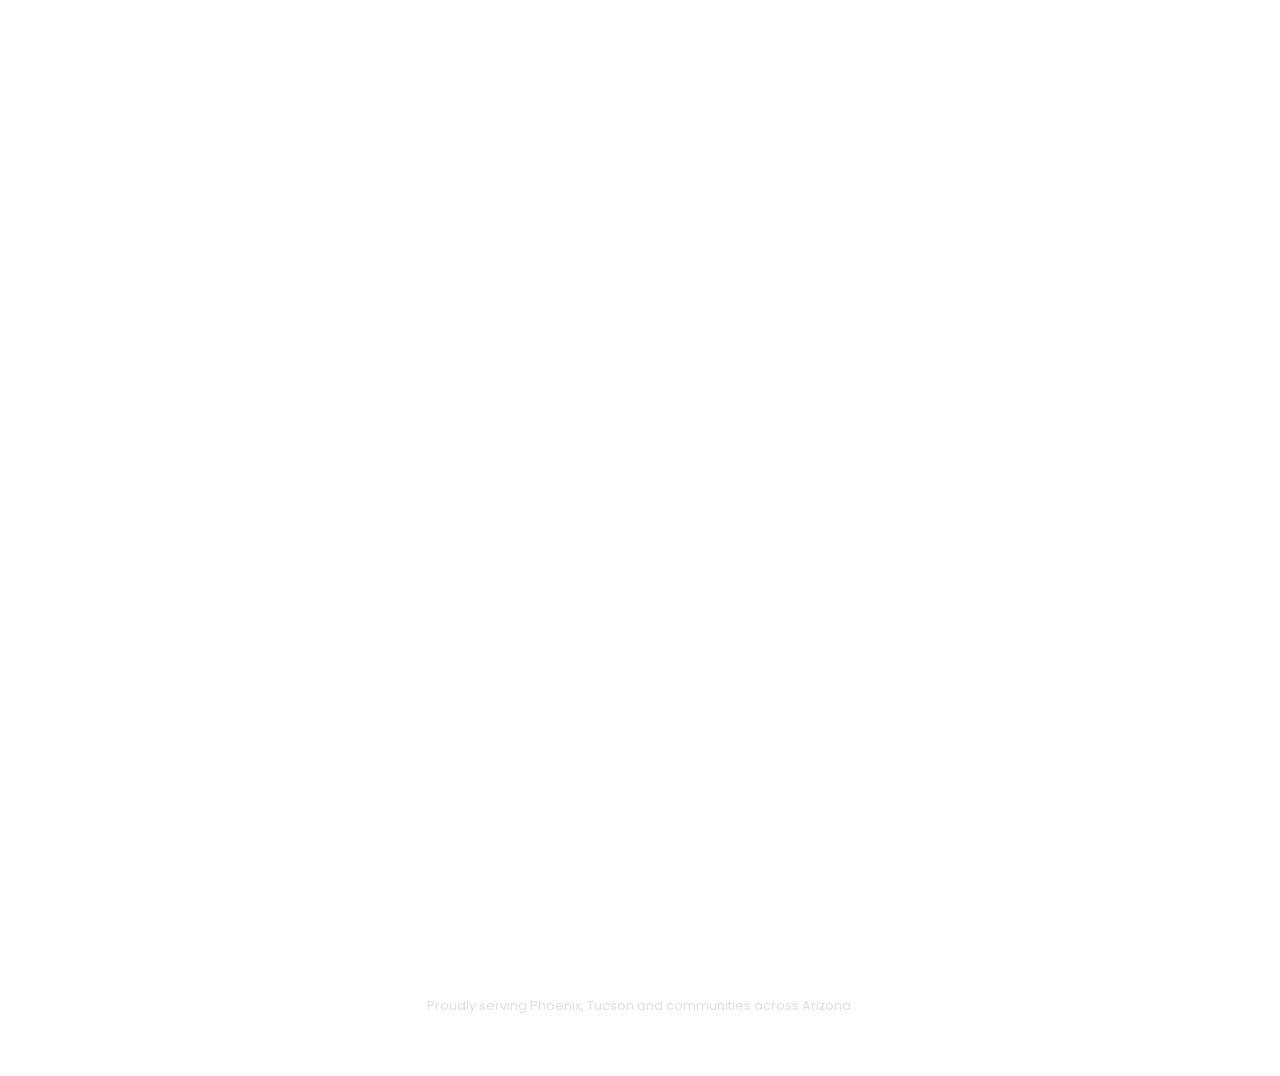
==== commit 43424385: "Add localStorage migration and fix color consistency for rebranding Co-authored-by: Bmn599 <52219053" ====
--- a/docs/index.html
+++ b/docs/index.html
@@ -63,13 +63,13 @@
       --g3: #a6d3a6;
       --g4: #b1dcb1;
       --g5: #add9c5;
-      --g6: #e8c864;
+      --g6: #8fbf8f; /* Changed from #e8c864 (yellow) to match green palette */
       
       /* Stepper component colors */
       --stepper-primary: #619251;
       --stepper-primary-hover: #4F7942;
       --stepper-secondary: #8fbf8f;
-      --stepper-accent: #e8c864;
+      --stepper-accent: #4F7942; /* Changed from #e8c864 (yellow) to dark green for consistent palette */
       --stepper-text: #333;
       --stepper-text-light: #666;
       --stepper-background: rgba(255, 255, 255, 0.95);
@@ -862,7 +862,7 @@
 
     .stepper-nav__number {
       background: var(--stepper-accent);
-      color: var(--stepper-text);
+      color: white; /* Changed from var(--stepper-text) for better contrast with dark green background */
       width: 32px;
       height: 32px;
       border-radius: 50%;
